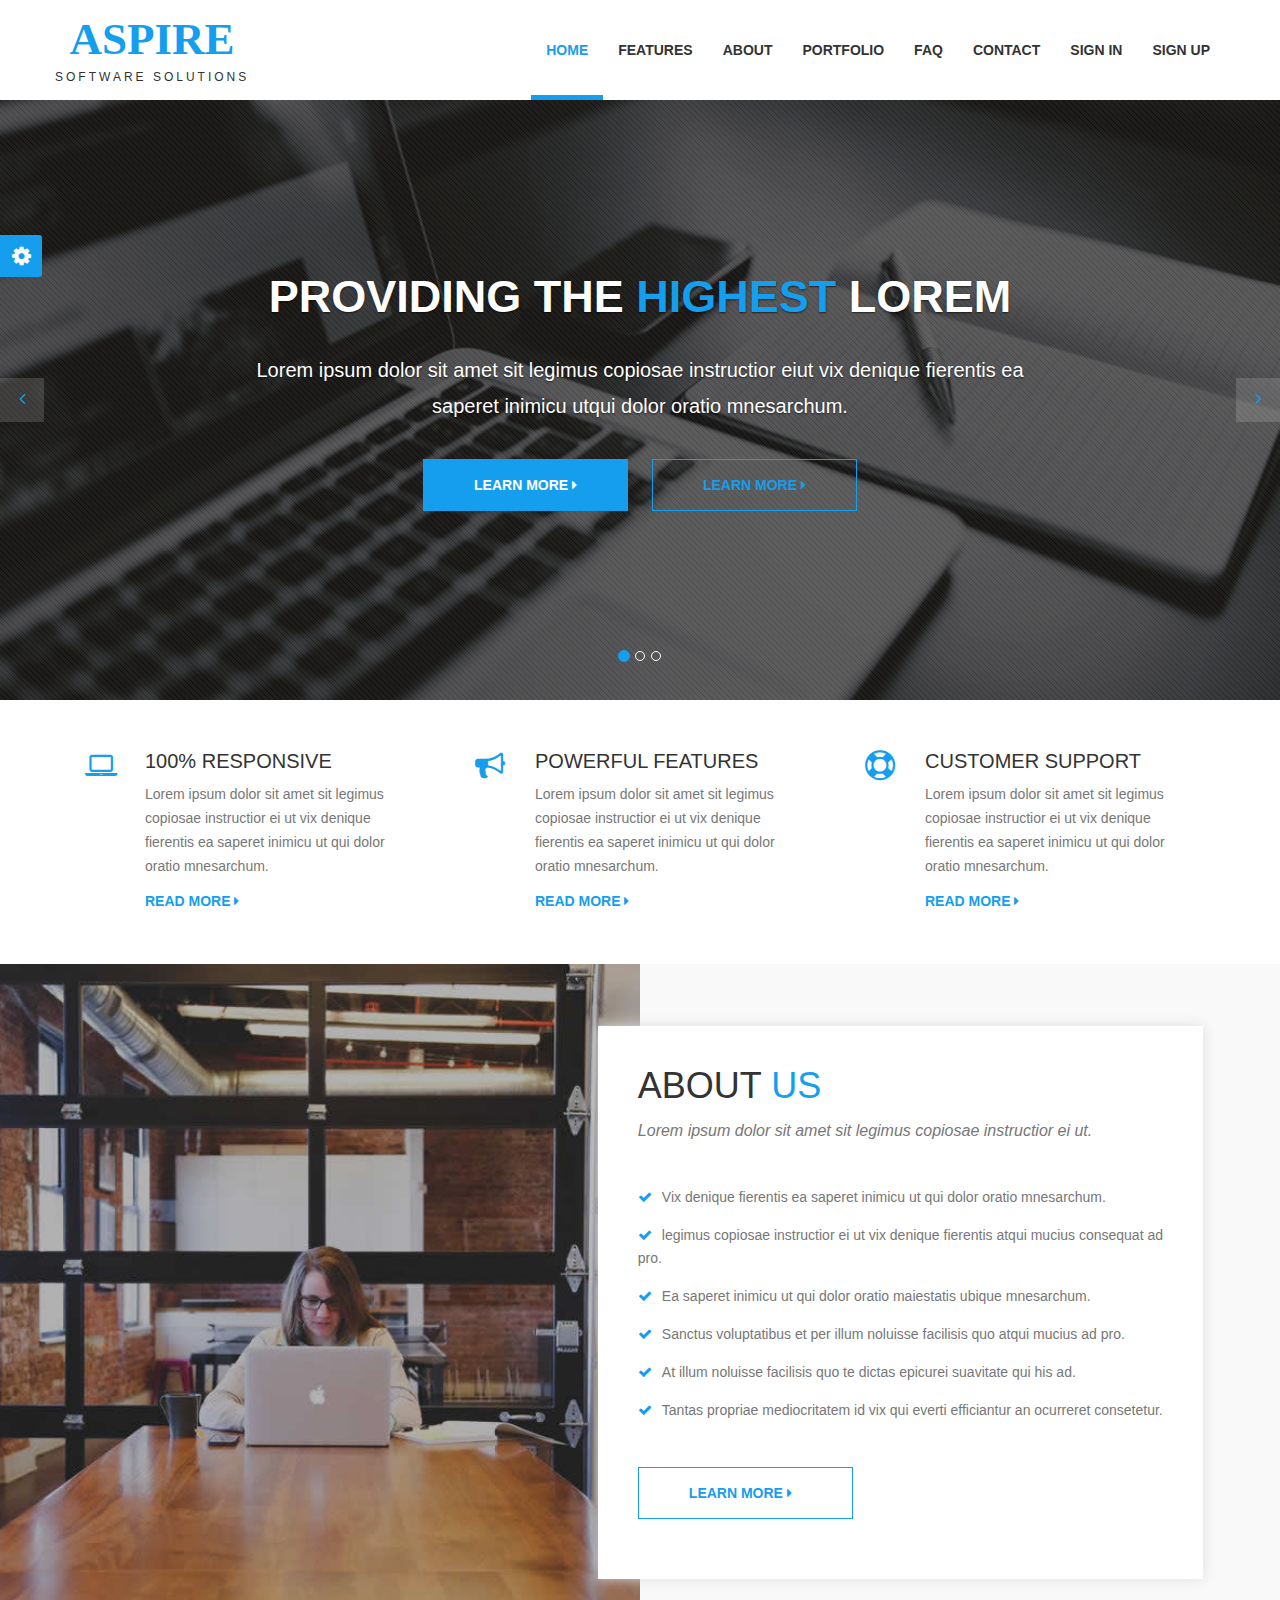
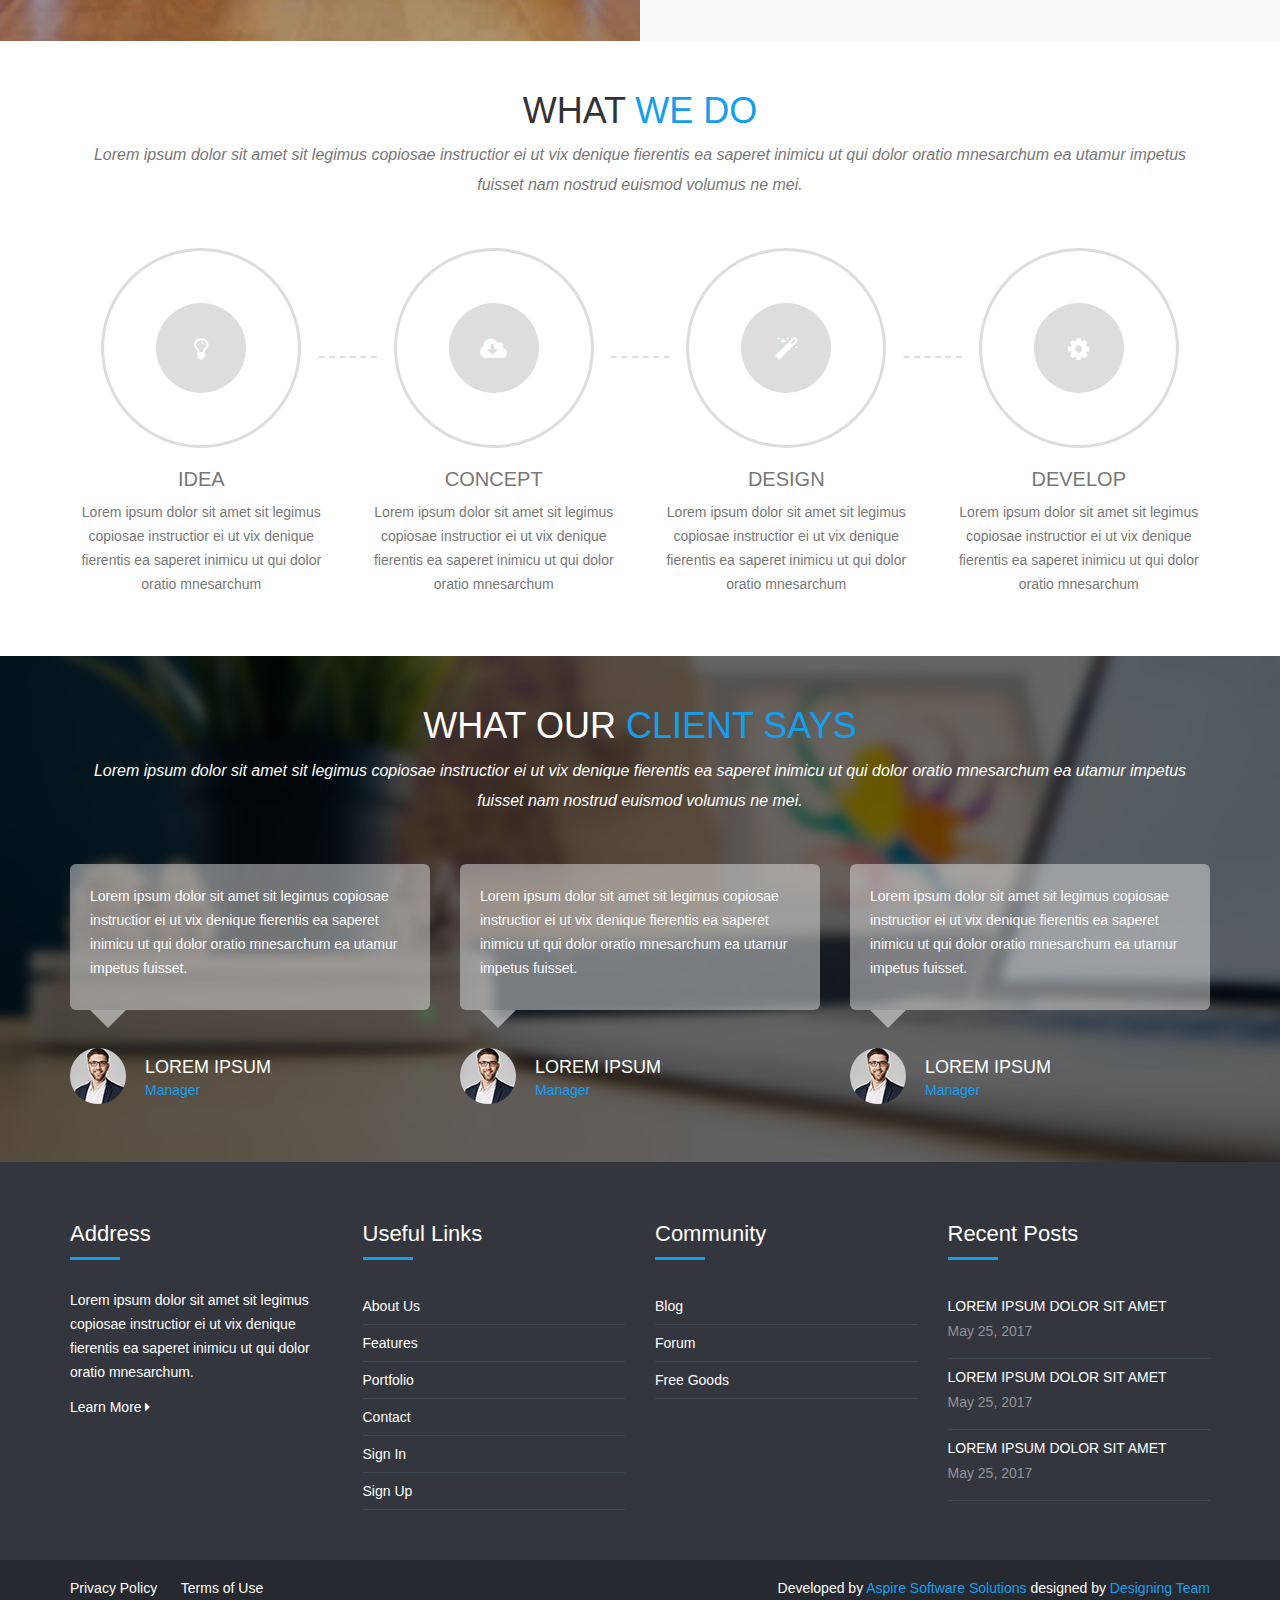
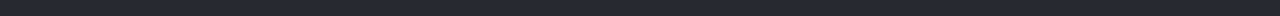
==== index.html @ e1aa2990 "Implementacion de la nueva pag" ====
<!DOCTYPE html>
<html>

<head>
    <meta charset="utf-8">
    <meta http-equiv="X-UA-Compatible" content="IE=edge">
    <title>Inicio</title>
    <meta content="width=device-width, initial-scale=1, maximum-scale=1, user-scalable=no" name="viewport">
    <link rel="stylesheet" href="https://cdnjs.cloudflare.com/ajax/libs/font-awesome/4.5.0/css/font-awesome.min.css">
    <link rel="stylesheet" href="scss/main.css">
    <link rel="stylesheet" href="scss/skin.css">

    <script src="https://ajax.googleapis.com/ajax/libs/jquery/3.2.1/jquery.min.js"></script>
    <script src="http://netdna.bootstrapcdn.com/bootstrap/3.3.1/js/bootstrap.min.js"></script>
    <script src="./script/index.js"></script>
</head>

<body id="wrapper">
    <header>
        <nav class="navbar navbar-inverse">
            <div class="container">
                <div class="row">
                    <div class="navbar-header">
                        <button type="button" class="navbar-toggle collapsed" data-toggle="collapse" data-target="#navbar" aria-expanded="false" aria-controls="navbar">
				<span class="sr-only">Toggle navigation</span>
				<span class="icon-bar"></span>
				<span class="icon-bar"></span>
				<span class="icon-bar"></span>
			  </button>
                        <a class="navbar-brand" href="#">
                            <h1>Aspire</h1><span>Software Solutions</span></a>
                    </div>
                    <div id="navbar" class="collapse navbar-collapse navbar-right">
                        <ul class="nav navbar-nav">
                            <li class="active"><a href="#">Home</a></li>
                            <li><a href="features.html">Features</a></li>
                            <li><a href="about.html">About</a></li>
                            <li><a href="portfolio.html">Portfolio</a></li>
                            <li><a href="faq.html">FAQ</a></li>
                            <li><a href="contact.html">Contact</a></li>
                            <li><a href="login.html">Sign In</a></li>
                            <li><a href="registration.html">Sign Up</a></li>
                        </ul>
                    </div>
                    <!--/.nav-collapse -->
                </div>
            </div>
        </nav>
    </header>
    <!--/.nav-ends -->

    <div id="myCarousel" class="carousel slide">
        <!-- Indicators -->
        <ol class="carousel-indicators">
            <li data-target="#myCarousel" data-slide-to="0" class="active"></li>
            <li data-target="#myCarousel" data-slide-to="1"></li>
            <li data-target="#myCarousel" data-slide-to="2"></li>
        </ol>

        <!-- Wrapper for slides -->
        <div class="carousel-inner">
            <div class="item active">
                <div class="fill" style="background-image:url('img/banner-slide-1.jpg');"></div>
                <div class="carousel-caption slide-up">
                    <h1 class="banner_heading">Providing The <span>Highest </span>Lorem</h1>
                    <p class="banner_txt">Lorem ipsum dolor sit amet sit legimus copiosae instructior eiut vix denique fierentis ea saperet inimicu utqui dolor oratio mnesarchum.</p>
                    <div class="slider_btn">
                        <button type="button" class="btn btn-default slide">Learn More <i class="fa fa-caret-right"></i></button>
                        <button type="button" class="btn btn-primary slide">Learn More <i class="fa fa-caret-right"></i></button>
                    </div>
                </div>
            </div>

            <div class="item">
                <div class="fill" style="background-image:url('img/banner-slide-2.jpg');"></div>
                <div class="carousel-caption slide-up">
                    <h1 class="banner_heading">Providing The <span>Highest </span>Lorem</h1>
                    <p class="banner_txt">Lorem ipsum dolor sit amet sit legimus copiosae instructior eiut vix denique fierentis ea saperet inimicu utqui dolor oratio mnesarchum.</p>
                    <div class="slider_btn">
                        <button type="button" class="btn btn-default slide">Learn More <i class="fa fa-caret-right"></i></button>
                        <button type="button" class="btn btn-primary slide">Learn More <i class="fa fa-caret-right"></i></button>
                    </div>
                </div>
            </div>

            <div class="item">
                <div class="fill" style="background-image:url('img/banner-slide-3.jpg');"></div>
                <div class="carousel-caption slide-up">
                    <h1 class="banner_heading">Providing The <span>Highest </span>Lorem</h1>
                    <p class="banner_txt">Lorem ipsum dolor sit amet sit legimus copiosae instructior eiut vix denique fierentis ea saperet inimicu utqui dolor oratio mnesarchum.</p>
                    <div class="slider_btn">
                        <button type="button" class="btn btn-default slide">Learn More <i class="fa fa-caret-right"></i></button>
                        <button type="button" class="btn btn-primary slide">Learn More <i class="fa fa-caret-right"></i></button>
                    </div>
                </div>
            </div>
        </div>

        <!-- Left and right controls -->

        <a class="left carousel-control" href="#myCarousel" role="button" data-slide="prev"> <i class="fa fa-angle-left" aria-hidden="true"></i>
            <span class="sr-only">Previous</span>
        </a>
        <a class="right carousel-control" href="#myCarousel" role="button" data-slide="next"> <i class="fa fa-angle-right" aria-hidden="true"></i>
            <span class="sr-only">Next</span>
        </a>

    </div>

    <section id="features">
        <div class="container">
            <div class="row">
                <div class="col-md-4 col-xs-12 block">
                    <div class="col-md-2 col-xs-2"><i class="fa fa-laptop feature_icon"></i></div>
                    <div class="col-md-10 col-xs-10">
                        <h4>100% Responsive</h4>
                        <p>Lorem ipsum dolor sit amet sit legimus copiosae instructior ei ut vix denique fierentis ea saperet inimicu ut qui dolor oratio mnesarchum.</p>
                        <a href="#" class="readmore">Read More <i class="fa fa-caret-right"></i></a>
                    </div>
                </div>
                <div class="col-md-4 col-xs-12 block">
                    <div class="col-md-2 col-xs-2"><i class="fa fa-bullhorn feature_icon"></i></div>
                    <div class="col-md-10 col-xs-10">
                        <h4>Powerful Features</h4>
                        <p>Lorem ipsum dolor sit amet sit legimus copiosae instructior ei ut vix denique fierentis ea saperet inimicu ut qui dolor oratio mnesarchum.</p>
                        <a href="#" class="readmore">Read More <i class="fa fa-caret-right"></i></a>
                    </div>
                </div>
                <div class="col-md-4 col-xs-12 block">
                    <div class="col-md-2 col-xs-2"><i class="fa fa-support feature_icon"></i></div>
                    <div class="col-md-10 col-xs-10">
                        <h4>Customer Support</h4>
                        <p>Lorem ipsum dolor sit amet sit legimus copiosae instructior ei ut vix denique fierentis ea saperet inimicu ut qui dolor oratio mnesarchum.</p>
                        <a href="#" class="readmore">Read More <i class="fa fa-caret-right"></i></a>
                    </div>
                </div>
            </div>
        </div>
    </section>


    <section id="about">
        <div class="image-holder col-lg-6 col-md-6 col-sm-6 col-xs-12 pull-left">
            <div class="background-imgholder">
                <img src="img/1.jpg" alt="about" class="img-responsive" style="display:none;" />
            </div>
        </div>

        <div class="container-fluid">

            <div class="col-md-7 col-md-offset-5 col-sm-8 col-sm-offset-2 col-xs-12 text-inner ">
                <div class="text-block">
                    <div class="section-heading">
                        <h1>ABOUT <span>US</span></h1>
                        <p class="subheading">Lorem ipsum dolor sit amet sit legimus copiosae instructior ei ut.</p>
                    </div>

                    <ul class="aboutul">
                        <li> <i class="fa fa-check"></i>Vix denique fierentis ea saperet inimicu ut qui dolor oratio mnesarchum.</li>
                        <li> <i class="fa fa-check"></i>legimus copiosae instructior ei ut vix denique fierentis atqui mucius consequat ad pro.</li>
                        <li> <i class="fa fa-check"></i>Ea saperet inimicu ut qui dolor oratio maiestatis ubique mnesarchum.</li>
                        <li> <i class="fa fa-check"></i>Sanctus voluptatibus et per illum noluisse facilisis quo atqui mucius ad pro.</li>
                        <li> <i class="fa fa-check"></i>At illum noluisse facilisis quo te dictas epicurei suavitate qui his ad.</li>
                        <li> <i class="fa fa-check"></i>Tantas propriae mediocritatem id vix qui everti efficiantur an ocurreret consetetur.</li>
                    </ul>

                    <button type="button" class="btn btn-primary slide">Learn More  <i class="fa fa-caret-right"></i> </button>


                </div>
            </div>
        </div>
    </section>


    <section id="process">
        <div class="container">
            <div class="section-heading text-center">
                <div class="col-md-12 col-xs-12">
                    <h1>What <span>We Do</span></h1>
                    <p class="subheading">Lorem ipsum dolor sit amet sit legimus copiosae instructior ei ut vix denique fierentis ea saperet inimicu ut qui dolor oratio mnesarchum ea utamur impetus fuisset nam nostrud euismod volumus ne mei.</p>
                </div>
            </div>

            <div class="row">
                <div class="col-md-3 col-sm-6 block process-block">
                    <div class="process-icon-holder">
                        <div class="process-border">
                            <span class="process-icon"><a href="#"><i class="fa fa-lightbulb-o feature_icon"></i></a></span></div>
                        <div class="clearfix"></div>
                    </div>

                    <div class="process-text-block">
                        <h4><a href="#">Idea</a></h4>
                        <p>Lorem ipsum dolor sit amet sit legimus copiosae instructior ei ut vix denique fierentis ea saperet inimicu ut qui dolor oratio mnesarchum</p>
                    </div>
                </div>
                <div class="col-md-3 col-sm-6 block process-block">
                    <div class="process-icon-holder">
                        <div class="process-border">
                            <span class="process-icon"><a href="#"><i class="fa fa-cloud-download feature_icon"></i></a></span></div>
                        <div class="clearfix"></div>
                    </div>

                    <div class="process-text-block">
                        <h4><a href="#">Concept</a></h4>
                        <p>Lorem ipsum dolor sit amet sit legimus copiosae instructior ei ut vix denique fierentis ea saperet inimicu ut qui dolor oratio mnesarchum</p>
                    </div>
                </div>
                <div class="col-md-3 col-sm-6 block process-block">
                    <div class="process-icon-holder">
                        <div class="process-border">
                            <span class="process-icon"><a href="#"><i class="fa fa-magic feature_icon"></i></a></span></div>
                        <div class="clearfix"></div>
                    </div>

                    <div class="process-text-block">
                        <h4><a href="#">Design</a></h4>
                        <p>Lorem ipsum dolor sit amet sit legimus copiosae instructior ei ut vix denique fierentis ea saperet inimicu ut qui dolor oratio mnesarchum</p>
                    </div>
                </div>
                <div class="col-md-3 col-sm-6 block process-block lastchild">
                    <div class="process-icon-holder">
                        <div class="process-border">
                            <span class="process-icon"><a href="#"><i class="fa fa-cog feature_icon"></i></a></span></div>
                        <div class="clearfix"></div>
                    </div>

                    <div class="process-text-block">
                        <h4><a href="#">Develop</a></h4>
                        <p>Lorem ipsum dolor sit amet sit legimus copiosae instructior ei ut vix denique fierentis ea saperet inimicu ut qui dolor oratio mnesarchum</p>
                    </div>
                </div>
            </div>

        </div>
    </section>


    <section id="testimonial">
        <div class="container">
            <div class="section-heading text-center">
                <div class="col-md-12 col-xs-12">
                    <h1>What Our <span>Client Says</span></h1>
                    <p class="subheading">Lorem ipsum dolor sit amet sit legimus copiosae instructior ei ut vix denique fierentis ea saperet inimicu ut qui dolor oratio mnesarchum ea utamur impetus fuisset nam nostrud euismod volumus ne mei.</p>
                </div>
            </div>

            <div class="row">
                <div class="col-md-4 col-sm-12 block ">
                    <div class="testimonial_box">
                        <p>Lorem ipsum dolor sit amet sit legimus copiosae instructior ei ut vix denique fierentis ea saperet inimicu ut qui dolor oratio mnesarchum ea utamur impetus fuisset. </p>
                    </div>
                    <div class="arrow-down"></div>
                    <div class="testimonial_user">
                        <div class="user-image"><img src="img/user1.png" alt="user" class="img-responsive" /></div>
                        <div class="user-info">
                            <h5>Lorem Ipsum</h5>
                            <p>Manager</p>
                        </div>
                    </div>
                </div>


                <div class="col-md-4 col-sm-12 block">
                    <div class="testimonial_box">
                        <p>Lorem ipsum dolor sit amet sit legimus copiosae instructior ei ut vix denique fierentis ea saperet inimicu ut qui dolor oratio mnesarchum ea utamur impetus fuisset. </p>
                    </div>
                    <div class="arrow-down"></div>
                    <div class="testimonial_user">
                        <div class="user-image"><img src="img/user1.png" alt="user" class="img-responsive" /></div>
                        <div class="user-info">
                            <h5>Lorem Ipsum</h5>
                            <p>Manager</p>
                        </div>
                    </div>
                </div>

                <div class="col-md-4 col-sm-12 block">
                    <div class="testimonial_box">
                        <p>Lorem ipsum dolor sit amet sit legimus copiosae instructior ei ut vix denique fierentis ea saperet inimicu ut qui dolor oratio mnesarchum ea utamur impetus fuisset. </p>
                    </div>
                    <div class="arrow-down"></div>
                    <div class="testimonial_user">
                        <div class="user-image"><img src="img/user1.png" alt="user" class="img-responsive" /></div>
                        <div class="user-info">
                            <h5>Lorem Ipsum</h5>
                            <p>Manager</p>
                        </div>
                    </div>
                </div>


            </div>
        </div>

    </section>





    <section id="footer">
        <div class="container">
            <div class="row">
                <div class="col-md-3 col-sm-3 col-xs-12 block">
                    <div class="footer-block">
                        <h4>Address</h4>
                        <hr/>
                        <p>Lorem ipsum dolor sit amet sit legimus copiosae instructior ei ut vix denique fierentis ea saperet inimicu ut qui dolor oratio mnesarchum.
                        </p>
                        <a href="#" class="learnmore">Learn More <i class="fa fa-caret-right"></i></a>
                    </div>
                </div>

                <div class="col-md-3 col-sm-3 col-xs-12 block">
                    <div class="footer-block">
                        <h4>Useful Links</h4>
                        <hr/>
                        <ul class="footer-links">
                            <li><a href="#">About Us</a></li>
                            <li><a href="#">Features</a></li>
                            <li><a href="#">Portfolio</a></li>
                            <li><a href="#">Contact</a></li>
                            <li><a href="#">Sign In</a></li>
                            <li><a href="#">Sign Up</a></li>
                        </ul>
                    </div>
                </div>

                <div class="col-md-3 col-sm-3 col-xs-12 block">
                    <div class="footer-block">
                        <h4>Community</h4>
                        <hr/>
                        <ul class="footer-links">
                            <li><a href="#">Blog</a></li>
                            <li><a href="#">Forum</a></li>
                            <li><a href="#">Free Goods</a></li>
                        </ul>
                    </div>
                </div>

                <div class="col-md-3 col-sm-3 col-xs-12 <block></block>">
                    <div class="footer-block">
                        <h4>Recent Posts</h4>
                        <hr/>
                        <ul class="footer-links">
                            <li>
                                <a href="#" class="post">Lorem ipsum dolor sit amet</a>
                                <p class="post-date">May 25, 2017</p>
                            </li>
                            <li>
                                <a href="#" class="post">Lorem ipsum dolor sit amet</a>
                                <p class="post-date">May 25, 2017</p>
                            </li>
                            <li>
                                <a href="#" class="post">Lorem ipsum dolor sit amet</a>
                                <p class="post-date">May 25, 2017</p>
                            </li>

                        </ul>
                    </div>
                </div>
            </div>
        </div>


    </section>

    <section id="bottom-footer">
        <div class="container">
            <div class="row">
                <div class="col-md-6 col-sm-6 col-xs-12 btm-footer-links">
                    <a href="#">Privacy Policy</a>
                    <a href="#">Terms of Use</a>
                </div>
                <div class="col-md-6 col-sm-6 col-xs-12 copyright">
                    Developed by <a href="#">Aspire Software Solutions</a> designed by <a href="#">Designing Team</a>
                </div>
            </div>
        </div>
    </section>

    <div id="panel">
        <div id="panel-admin">
            <div class="panel-admin-box">
                <div id="tootlbar_colors">
                    <button class="color" style="background-color:#1abac8;" onclick="mytheme(0)"></button>
                    <button class="color" style="background-color:#ff8a00;" onclick="mytheme(1)"> </button>
                    <button class="color" style="background-color:#b4de50;" onclick="mytheme(2)"> </button>
                    <button class="color" style="background-color:#e54e53;" onclick="mytheme(3)"> </button>
                    <button class="color" style="background-color:#1abc9c;" onclick="mytheme(4)"> </button>
                    <button class="color" style="background-color:#159eee;" onclick="mytheme(5)"> </button>
                </div>
            </div>

        </div>
        <a class="open" href="#"><span><i class="fa fa-gear fa-spin"></i></span></a>
    </div>

</html>
---- scss/skin.css ----
/******************* CYAN THEME *******************/
body.cyan span {
	color: #1abac8;
}
body.cyan .btn-primary {
	padding: 15px 50px;
	border-radius: 0px;
	font-weight: bold;
	text-transform: uppercase;
	color: #1abac8;
	background-color: #fff;
	border-color: #1abac8;
	background: none;
}
body.cyan .btn-primary:focus, body.cyan .btn-primary.focus {
	color: #1abac8;
	background-color: #e6e6e6;
	border-color: #0b5157;
}
body.cyan .btn-primary:hover {
	color: #1abac8;
	background-color: #e6e6e6;
	border-color: #138892;
}
body.cyan .btn-primary:active, body.cyan .btn-primary.active, .open > body.cyan .btn-primary.dropdown-toggle {
	color: #1abac8;
	background-color: #e6e6e6;
	border-color: #138892;
}
body.cyan .btn-primary:active:hover, body.cyan .btn-primary:active:focus, body.cyan .btn-primary:active.focus, body.cyan .btn-primary.active:hover, body.cyan .btn-primary.active:focus, body.cyan .btn-primary.active.focus, .open > body.cyan .btn-primary.dropdown-toggle:hover, .open > body.cyan .btn-primary.dropdown-toggle:focus, .open > body.cyan .btn-primary.dropdown-toggle.focus {
	color: #1abac8;
	background-color: #d4d4d4;
	border-color: #0b5157;
}
body.cyan .btn-primary:active, body.cyan .btn-primary.active, .open > body.cyan .btn-primary.dropdown-toggle {
	background-image: none;
}
body.cyan .btn-primary.disabled:hover, body.cyan .btn-primary.disabled:focus, body.cyan .btn-primary.disabled.focus, body.cyan .btn-primary[disabled]:hover, body.cyan .btn-primary[disabled]:focus, body.cyan .btn-primary[disabled].focus, fieldset[disabled] body.cyan .btn-primary:hover, fieldset[disabled] body.cyan .btn-primary:focus, fieldset[disabled] body.cyan .btn-primary.focus {
	background-color: #fff;
	border-color: #1abac8;
}
body.cyan .btn-primary .badge {
	color: #fff;
	background-color: #1abac8;
}
body.cyan .btn-primary:hover, body.cyan .btn-primary:focus, body.cyan .btn-primary:active {
	color: #fff;
	background-color: #1abac8;
	border-color: #1abac8;
	transition: 0.25s;
}
body.cyan .btn-primary:hover:focus, body.cyan .btn-primary:hover.focus, body.cyan .btn-primary:focus:focus, body.cyan .btn-primary:focus.focus, body.cyan .btn-primary:active:focus, body.cyan .btn-primary:active.focus {
	color: #fff;
	background-color: #14909b;
	border-color: #0b5157;
}
body.cyan .btn-primary:hover:hover, body.cyan .btn-primary:focus:hover, body.cyan .btn-primary:active:hover {
	color: #fff;
	background-color: #14909b;
	border-color: #138892;
}
body.cyan .btn-primary:hover:active, body.cyan .btn-primary:hover.active, .open > body.cyan .btn-primary:hover.dropdown-toggle, body.cyan .btn-primary:focus:active, body.cyan .btn-primary:focus.active, .open > body.cyan .btn-primary:focus.dropdown-toggle, body.cyan .btn-primary:active:active, body.cyan .btn-primary:active.active, .open > body.cyan .btn-primary:active.dropdown-toggle {
	color: #fff;
	background-color: #14909b;
	border-color: #138892;
}
body.cyan .btn-primary:hover:active:hover, body.cyan .btn-primary:hover:active:focus, body.cyan .btn-primary:hover:active.focus, body.cyan .btn-primary:hover.active:hover, body.cyan .btn-primary:hover.active:focus, body.cyan .btn-primary:hover.active.focus, .open > body.cyan .btn-primary:hover.dropdown-toggle:hover, .open > body.cyan .btn-primary:hover.dropdown-toggle:focus, .open > body.cyan .btn-primary:hover.dropdown-toggle.focus, body.cyan .btn-primary:focus:active:hover, body.cyan .btn-primary:focus:active:focus, body.cyan .btn-primary:focus:active.focus, body.cyan .btn-primary:focus.active:hover, body.cyan .btn-primary:focus.active:focus, body.cyan .btn-primary:focus.active.focus, .open > body.cyan .btn-primary:focus.dropdown-toggle:hover, .open > body.cyan .btn-primary:focus.dropdown-toggle:focus, .open > body.cyan .btn-primary:focus.dropdown-toggle.focus, body.cyan .btn-primary:active:active:hover, body.cyan .btn-primary:active:active:focus, body.cyan .btn-primary:active:active.focus, body.cyan .btn-primary:active.active:hover, body.cyan .btn-primary:active.active:focus, body.cyan .btn-primary:active.active.focus, .open > body.cyan .btn-primary:active.dropdown-toggle:hover, .open > body.cyan .btn-primary:active.dropdown-toggle:focus, .open > body.cyan .btn-primary:active.dropdown-toggle.focus {
	color: #fff;
	background-color: #10737b;
	border-color: #0b5157;
}
body.cyan .btn-primary:hover:active, body.cyan .btn-primary:hover.active, .open > body.cyan .btn-primary:hover.dropdown-toggle, body.cyan .btn-primary:focus:active, body.cyan .btn-primary:focus.active, .open > body.cyan .btn-primary:focus.dropdown-toggle, body.cyan .btn-primary:active:active, body.cyan .btn-primary:active.active, .open > body.cyan .btn-primary:active.dropdown-toggle {
	background-image: none;
}
body.cyan .btn-primary:hover.disabled:hover, body.cyan .btn-primary:hover.disabled:focus, body.cyan .btn-primary:hover.disabled.focus, body.cyan .btn-primary:hover[disabled]:hover, body.cyan .btn-primary:hover[disabled]:focus, body.cyan .btn-primary:hover[disabled].focus, fieldset[disabled] body.cyan .btn-primary:hover:hover, fieldset[disabled] body.cyan .btn-primary:hover:focus, fieldset[disabled] body.cyan .btn-primary:hover.focus, body.cyan .btn-primary:focus.disabled:hover, body.cyan .btn-primary:focus.disabled:focus, body.cyan .btn-primary:focus.disabled.focus, body.cyan .btn-primary:focus[disabled]:hover, body.cyan .btn-primary:focus[disabled]:focus, body.cyan .btn-primary:focus[disabled].focus, fieldset[disabled] body.cyan .btn-primary:focus:hover, fieldset[disabled] body.cyan .btn-primary:focus:focus, fieldset[disabled] body.cyan .btn-primary:focus.focus, body.cyan .btn-primary:active.disabled:hover, body.cyan .btn-primary:active.disabled:focus, body.cyan .btn-primary:active.disabled.focus, body.cyan .btn-primary:active[disabled]:hover, body.cyan .btn-primary:active[disabled]:focus, body.cyan .btn-primary:active[disabled].focus, fieldset[disabled] body.cyan .btn-primary:active:hover, fieldset[disabled] body.cyan .btn-primary:active:focus, fieldset[disabled] body.cyan .btn-primary:active.focus {
	background-color: #1abac8;
	border-color: #1abac8;
}
body.cyan .btn-primary:hover .badge, body.cyan .btn-primary:focus .badge, body.cyan .btn-primary:active .badge {
	color: #1abac8;
	background-color: #fff;
}
body.cyan .btn-primary:hover:hover, body.cyan .btn-primary:hover:focus, body.cyan .btn-primary:hover.focus, body.cyan .btn-primary:focus:hover, body.cyan .btn-primary:focus:focus, body.cyan .btn-primary:focus.focus, body.cyan .btn-primary:active:hover, body.cyan .btn-primary:active:focus, body.cyan .btn-primary:active.focus {
	color: #fff;
	text-decoration: none;
}
body.cyan .btn-primary:hover i, body.cyan .btn-primary:focus i, body.cyan .btn-primary:active i {
	color: #fff;
}
body.cyan .btn-default {
	padding: 15px 50px;
	border-radius: 0px;
	font-weight: bold;
	text-transform: uppercase;
	color: #fff;
	background-color: #1abac8;
	border-color: #1abac8;
}
body.cyan .btn-default:focus, body.cyan .btn-default.focus {
	color: #fff;
	background-color: #14909b;
	border-color: #0b5157;
}
body.cyan .btn-default:hover {
	color: #fff;
	background-color: #14909b;
	border-color: #138892;
}
body.cyan .btn-default:active, body.cyan .btn-default.active, .open > body.cyan .btn-default.dropdown-toggle {
	color: #fff;
	background-color: #14909b;
	border-color: #138892;
}
body.cyan .btn-default:active:hover, body.cyan .btn-default:active:focus, body.cyan .btn-default:active.focus, body.cyan .btn-default.active:hover, body.cyan .btn-default.active:focus, body.cyan .btn-default.active.focus, .open > body.cyan .btn-default.dropdown-toggle:hover, .open > body.cyan .btn-default.dropdown-toggle:focus, .open > body.cyan .btn-default.dropdown-toggle.focus {
	color: #fff;
	background-color: #10737b;
	border-color: #0b5157;
}
body.cyan .btn-default:active, body.cyan .btn-default.active, .open > body.cyan .btn-default.dropdown-toggle {
	background-image: none;
}
body.cyan .btn-default.disabled:hover, body.cyan .btn-default.disabled:focus, body.cyan .btn-default.disabled.focus, body.cyan .btn-default[disabled]:hover, body.cyan .btn-default[disabled]:focus, body.cyan .btn-default[disabled].focus, fieldset[disabled] body.cyan .btn-default:hover, fieldset[disabled] body.cyan .btn-default:focus, fieldset[disabled] body.cyan .btn-default.focus {
	background-color: #1abac8;
	border-color: #1abac8;
}
body.cyan .btn-default .badge {
	color: #1abac8;
	background-color: #fff;
}
body.cyan .btn-default i {
	color: #fff;
}
body.cyan .btn-default:hover {
	color: #fff;
	background-color: #1abac8;
	border-color: #1abac8;
	transition: 0.25s;
}
body.cyan .btn-default:hover:focus, body.cyan .btn-default:hover.focus {
	color: #fff;
	background-color: #14909b;
	border-color: #0b5157;
}
body.cyan .btn-default:hover:hover {
	color: #fff;
	background-color: #14909b;
	border-color: #138892;
}
body.cyan .btn-default:hover:active, body.cyan .btn-default:hover.active, .open > body.cyan .btn-default:hover.dropdown-toggle {
	color: #fff;
	background-color: #14909b;
	border-color: #138892;
}
body.cyan .btn-default:hover:active:hover, body.cyan .btn-default:hover:active:focus, body.cyan .btn-default:hover:active.focus, body.cyan .btn-default:hover.active:hover, body.cyan .btn-default:hover.active:focus, body.cyan .btn-default:hover.active.focus, .open > body.cyan .btn-default:hover.dropdown-toggle:hover, .open > body.cyan .btn-default:hover.dropdown-toggle:focus, .open > body.cyan .btn-default:hover.dropdown-toggle.focus {
	color: #fff;
	background-color: #10737b;
	border-color: #0b5157;
}
body.cyan .btn-default:hover:active, body.cyan .btn-default:hover.active, .open > body.cyan .btn-default:hover.dropdown-toggle {
	background-image: none;
}
body.cyan .btn-default:hover.disabled:hover, body.cyan .btn-default:hover.disabled:focus, body.cyan .btn-default:hover.disabled.focus, body.cyan .btn-default:hover[disabled]:hover, body.cyan .btn-default:hover[disabled]:focus, body.cyan .btn-default:hover[disabled].focus, fieldset[disabled] body.cyan .btn-default:hover:hover, fieldset[disabled] body.cyan .btn-default:hover:focus, fieldset[disabled] body.cyan .btn-default:hover.focus {
	background-color: #1abac8;
	border-color: #1abac8;
}
body.cyan .btn-default:hover .badge {
	color: #1abac8;
	background-color: #fff;
}
body.cyan .btn-default:hover:hover, body.cyan .btn-default:hover:focus, body.cyan .btn-default:hover.focus {
	color: #777777;
	text-decoration: none;
}
body.cyan .btn-default:hover i {
	color: #777777;
}
body.cyan .fillbtn:hover, body.cyan .fillbtn:focus {
	box-shadow: inset 0 0 0 2em #1abac8;
}
body.cyan .slide:hover, body.cyan .slide:focus {
	box-shadow: inset 15.5em 0 0 0 #1abac8;
}
body.cyan .btn-primary:focus, body.cyan .btn-primary.focus {
	color: #fff;
	background-color: #1abac8;
	border-color: #1abac8;
}
body.cyan #top-header ul.contact_links a:hover {
	color: #1abac8;
}
body.cyan #top-header ul.social_links i:hover {
	color: #1abac8;
}
body.cyan .navbar-brand h1 {
	color: #1abac8 !important;
}
body.cyan .navbar-brand span {
	color: #333333 !important;
}
body.cyan .navbar-inverse .navbar-toggle:hover, body.cyan .navbar-inverse .navbar-toggle:focus {
	background-color: #fff;
}
body.cyan .navbar-inverse .navbar-toggle {
	border-color: #1abac8;
}
body.cyan .navbar-inverse .navbar-toggle .icon-bar {
	background-color: #1abac8;
}
body.cyan i {
	color: #1abac8;
}
body.cyan .btn-default:hover {
	color: #fff;
	background-color: #1abac8;
	border-color: #1abac8;
}
body.cyan .btn-default:hover:focus, body.cyan .btn-default:hover.focus {
	color: #fff;
	background-color: #14909b;
	border-color: #0b5157;
}
body.cyan .btn-default:hover:hover {
	color: #fff;
	background-color: #14909b;
	border-color: #138892;
}
body.cyan .btn-default:hover:active, body.cyan .btn-default:hover.active, .open > body.cyan .btn-default:hover.dropdown-toggle {
	color: #fff;
	background-color: #14909b;
	border-color: #138892;
}
body.cyan .btn-default:hover:active:hover, body.cyan .btn-default:hover:active:focus, body.cyan .btn-default:hover:active.focus, body.cyan .btn-default:hover.active:hover, body.cyan .btn-default:hover.active:focus, body.cyan .btn-default:hover.active.focus, .open > body.cyan .btn-default:hover.dropdown-toggle:hover, .open > body.cyan .btn-default:hover.dropdown-toggle:focus, .open > body.cyan .btn-default:hover.dropdown-toggle.focus {
	color: #fff;
	background-color: #10737b;
	border-color: #0b5157;
}
body.cyan .btn-default:hover:active, body.cyan .btn-default:hover.active, .open > body.cyan .btn-default:hover.dropdown-toggle {
	background-image: none;
}
body.cyan .btn-default:hover.disabled:hover, body.cyan .btn-default:hover.disabled:focus, body.cyan .btn-default:hover.disabled.focus, body.cyan .btn-default:hover[disabled]:hover, body.cyan .btn-default:hover[disabled]:focus, body.cyan .btn-default:hover[disabled].focus, fieldset[disabled] body.cyan .btn-default:hover:hover, fieldset[disabled] body.cyan .btn-default:hover:focus, fieldset[disabled] body.cyan .btn-default:hover.focus {
	background-color: #1abac8;
	border-color: #1abac8;
}
body.cyan .btn-default:hover .badge {
	color: #1abac8;
	background-color: #fff;
}
body.cyan .btn-default:hover:hover, body.cyan .btn-default:hover:focus, body.cyan .btn-default:hover.focus {
	color: #777777;
	background-color: #1abac8;
	text-decoration: none;
}
body.cyan .btn-primary:hover, body.cyan .btn-primary:focus, body.cyan .btn-primary:active {
	color: #fff;
	background-color: #1abac8;
	border-color: #1abac8;
}
body.cyan .btn-primary:hover:focus, body.cyan .btn-primary:hover.focus, body.cyan .btn-primary:focus:focus, body.cyan .btn-primary:focus.focus, body.cyan .btn-primary:active:focus, body.cyan .btn-primary:active.focus {
	color: #fff;
	background-color: #14909b;
	border-color: #0b5157;
}
body.cyan .btn-primary:hover:hover, body.cyan .btn-primary:focus:hover, body.cyan .btn-primary:active:hover {
	color: #fff;
	background-color: #14909b;
	border-color: #138892;
}
body.cyan .btn-primary:hover:active, body.cyan .btn-primary:hover.active, .open > body.cyan .btn-primary:hover.dropdown-toggle, body.cyan .btn-primary:focus:active, body.cyan .btn-primary:focus.active, .open > body.cyan .btn-primary:focus.dropdown-toggle, body.cyan .btn-primary:active:active, body.cyan .btn-primary:active.active, .open > body.cyan .btn-primary:active.dropdown-toggle {
	color: #fff;
	background-color: #14909b;
	border-color: #138892;
}
body.cyan .btn-primary:hover:active:hover, body.cyan .btn-primary:hover:active:focus, body.cyan .btn-primary:hover:active.focus, body.cyan .btn-primary:hover.active:hover, body.cyan .btn-primary:hover.active:focus, body.cyan .btn-primary:hover.active.focus, .open > body.cyan .btn-primary:hover.dropdown-toggle:hover, .open > body.cyan .btn-primary:hover.dropdown-toggle:focus, .open > body.cyan .btn-primary:hover.dropdown-toggle.focus, body.cyan .btn-primary:focus:active:hover, body.cyan .btn-primary:focus:active:focus, body.cyan .btn-primary:focus:active.focus, body.cyan .btn-primary:focus.active:hover, body.cyan .btn-primary:focus.active:focus, body.cyan .btn-primary:focus.active.focus, .open > body.cyan .btn-primary:focus.dropdown-toggle:hover, .open > body.cyan .btn-primary:focus.dropdown-toggle:focus, .open > body.cyan .btn-primary:focus.dropdown-toggle.focus, body.cyan .btn-primary:active:active:hover, body.cyan .btn-primary:active:active:focus, body.cyan .btn-primary:active:active.focus, body.cyan .btn-primary:active.active:hover, body.cyan .btn-primary:active.active:focus, body.cyan .btn-primary:active.active.focus, .open > body.cyan .btn-primary:active.dropdown-toggle:hover, .open > body.cyan .btn-primary:active.dropdown-toggle:focus, .open > body.cyan .btn-primary:active.dropdown-toggle.focus {
	color: #fff;
	background-color: #10737b;
	border-color: #0b5157;
}
body.cyan .btn-primary:hover:active, body.cyan .btn-primary:hover.active, .open > body.cyan .btn-primary:hover.dropdown-toggle, body.cyan .btn-primary:focus:active, body.cyan .btn-primary:focus.active, .open > body.cyan .btn-primary:focus.dropdown-toggle, body.cyan .btn-primary:active:active, body.cyan .btn-primary:active.active, .open > body.cyan .btn-primary:active.dropdown-toggle {
	background-image: none;
}
body.cyan .btn-primary:hover.disabled:hover, body.cyan .btn-primary:hover.disabled:focus, body.cyan .btn-primary:hover.disabled.focus, body.cyan .btn-primary:hover[disabled]:hover, body.cyan .btn-primary:hover[disabled]:focus, body.cyan .btn-primary:hover[disabled].focus, fieldset[disabled] body.cyan .btn-primary:hover:hover, fieldset[disabled] body.cyan .btn-primary:hover:focus, fieldset[disabled] body.cyan .btn-primary:hover.focus, body.cyan .btn-primary:focus.disabled:hover, body.cyan .btn-primary:focus.disabled:focus, body.cyan .btn-primary:focus.disabled.focus, body.cyan .btn-primary:focus[disabled]:hover, body.cyan .btn-primary:focus[disabled]:focus, body.cyan .btn-primary:focus[disabled].focus, fieldset[disabled] body.cyan .btn-primary:focus:hover, fieldset[disabled] body.cyan .btn-primary:focus:focus, fieldset[disabled] body.cyan .btn-primary:focus.focus, body.cyan .btn-primary:active.disabled:hover, body.cyan .btn-primary:active.disabled:focus, body.cyan .btn-primary:active.disabled.focus, body.cyan .btn-primary:active[disabled]:hover, body.cyan .btn-primary:active[disabled]:focus, body.cyan .btn-primary:active[disabled].focus, fieldset[disabled] body.cyan .btn-primary:active:hover, fieldset[disabled] body.cyan .btn-primary:active:focus, fieldset[disabled] body.cyan .btn-primary:active.focus {
	background-color: #1abac8;
	border-color: #1abac8;
}
body.cyan .btn-primary:hover .badge, body.cyan .btn-primary:focus .badge, body.cyan .btn-primary:active .badge {
	color: #1abac8;
	background-color: #fff;
}
body.cyan .btn-primary:hover:hover, body.cyan .btn-primary:hover:focus, body.cyan .btn-primary:hover.focus, body.cyan .btn-primary:focus:hover, body.cyan .btn-primary:focus:focus, body.cyan .btn-primary:focus.focus, body.cyan .btn-primary:active:hover, body.cyan .btn-primary:active:focus, body.cyan .btn-primary:active.focus {
	color: #fff;
	background-color: #1abac8;
	border-color: #1abac8;
	text-decoration: none;
}
body.cyan .section-heading span {
	color: #1abac8;
}
body.cyan .navbar-inverse .navbar-nav > li > a:hover, body.cyan .navbar-inverse .navbar-nav > li > a:focus {
	color: #1abac8;
	background-color: transparent;
	border-bottom-width: 5px;
	border-bottom-style: solid;
	border-bottom-color: #1abac8;
}
body.cyan .navbar-inverse .navbar-nav > .active > a, body.cyan .navbar-inverse .navbar-nav > .active > a:hover, body.cyan .navbar-inverse .navbar-nav > .active > a:focus {
	color: #1abac8;
	background-color: transparent;
	border-bottom-width: 5px;
	border-bottom-style: solid;
	border-bottom-color: #1abac8;
}
body.cyan #myCarousel .carousel-indicators .active {
	background-color: #1abac8;
	border-color: #1abac8;
}
body.cyan #features a.readmore {
	color: #1abac8;
	font-weight: bold;
	text-transform: uppercase;
}
body.cyan #process .process-block:hover .process-icon {
	background-color: #1abac8;
}
body.cyan #process .process-block:hover .process-icon-holder {
	border-color: #1abac8;
}
body.cyan #process .process-block:hover .process-border {
	border: 20px solid rgba(26, 186, 200, 0.2);
}
body.cyan #testimonial .user-info {
	display: inline-block;
}
body.cyan #testimonial .user-info p {
	color: #1abac8;
}
body.cyan #footer a:hover {
	color: #1abac8;
}
body.cyan #footer a:hover i {
	color: #1abac8;
}
body.cyan #footer .footer-block hr {
	background-color: #1abac8;
	width: 50px;
	height: 3px;
	border-top: 1px solid #34363e;
	margin-top: 0px;
	display: inline-block;
}
body.cyan #bottom-footer .copyright a {
	color: #1abac8;
}
body.cyan #bottom-footer .copyright a:hover {
	text-decoration: underline;
}
body.cyan #bottom-footer a:hover {
	color: #1abac8;
}
body.cyan #panel .open {
	background-color: #1abac8;
	display: block;
	width: 42px;
	border-radius: 0 3px 3px 0;
	height: 42px;
	float: right;
	font-size: 22px;
	top: 60px;
	right: -42px;
	z-index: 1000;
	position: absolute;
}
body.cyan #skills .progress.color .progress-bar {
	border-color: #1abac8;
}
body.cyan #skills .progress.color .progress-value {
	color: #fff;
	background-color: #1abac8;
}
body.cyan #skills .progress.progress-bar-1 .progress-left .progress-bar {
	animation: loading-2 1.5s linear forwards 1.8s;
}
body.cyan #skills .progress.progress-bar-2 .progress-left .progress-bar {
	animation: loading-3 1s linear forwards 1.8s;
}
body.cyan #skills .progress.progress-bar-3 .progress-left .progress-bar {
	animation: loading-4 0.4s linear forwards 1.8s;
}
body.cyan #skills .progress.progress-bar-4 .progress-left .progress-bar {
	animation: loading-5 1.2s linear forwards 1.8s;
}
body.cyan #team-member .qodef-circle-animate {
	background-color: #1abac8;
}
body.cyan #portfolio .portfolio-hover {
	background-color: #1abac8;
}
body.cyan #contact-page .submit-button {
	background: #1abac8;
}
body.cyan #faq .icon-circle {
	background: #1abac8;
}
body.cyan #faq .panel-title a:hover, body.cyan #faq .panel-title a:active {
	color: #1abac8;
}
body.cyan #features-page .iconbox-style.icon-color i.boxicon {
	color: #1abac8;
}
body.cyan #features-page .right-background {
	background-color: #1abac8;
}
body.cyan #features-page .right-background:before {
	right: -999em;
	background: #1abac8;
	content: '';
	display: block;
	position: absolute;
	width: 999em;
	top: 0;
	bottom: 0;
}
body.cyan #features-page .flip .icon-color.card .back {
	background: #1abac8;
}
body.cyan #features-page .divider5 {
	border-bottom-color: #1abac8;
}
body.cyan #features-page .feature-section-3-left {
	color: #1abac8;
}
body.cyan #features-page .feature-section-3-left h1 {
	color: #1abac8;
}
body.cyan #features-page .feature-section-3-right {
	background-color: #1abac8;
}
body.cyan #features-page .pricing-plan-2 {
	background-color: #1abac8;
}
body.cyan #features-page hr {
	background-color: #1abac8;
}
body.cyan #features-page .right-section {
	background-color: #1abac8;
}
body.cyan #login-reg .form-box .btn {
	background-color: #1abac8;
}
/******************* BLUE THEME *******************/
body.blue span {
	color: #159eee;
}
body.blue .btn-primary {
	padding: 15px 50px;
	border-radius: 0px;
	font-weight: bold;
	text-transform: uppercase;
	color: #159eee;
	background-color: #fff;
	border-color: #159eee;
	background: none;
}
body.blue .btn-primary:focus, body.blue .btn-primary.focus {
	color: #159eee;
	background-color: #e6e6e6;
	border-color: #09517b;
}
body.blue .btn-primary:hover {
	color: #159eee;
	background-color: #e6e6e6;
	border-color: #0d79b8;
}
body.blue .btn-primary:active, body.blue .btn-primary.active, .open > body.blue .btn-primary.dropdown-toggle {
	color: #159eee;
	background-color: #e6e6e6;
	border-color: #0d79b8;
}
body.blue .btn-primary:active:hover, body.blue .btn-primary:active:focus, body.blue .btn-primary:active.focus, body.blue .btn-primary.active:hover, body.blue .btn-primary.active:focus, body.blue .btn-primary.active.focus, .open > body.blue .btn-primary.dropdown-toggle:hover, .open > body.blue .btn-primary.dropdown-toggle:focus, .open > body.blue .btn-primary.dropdown-toggle.focus {
	color: #159eee;
	background-color: #d4d4d4;
	border-color: #09517b;
}
body.blue .btn-primary:active, body.blue .btn-primary.active, .open > body.blue .btn-primary.dropdown-toggle {
	background-image: none;
}
body.blue .btn-primary.disabled:hover, body.blue .btn-primary.disabled:focus, body.blue .btn-primary.disabled.focus, body.blue .btn-primary[disabled]:hover, body.blue .btn-primary[disabled]:focus, body.blue .btn-primary[disabled].focus, fieldset[disabled] body.blue .btn-primary:hover, fieldset[disabled] body.blue .btn-primary:focus, fieldset[disabled] body.blue .btn-primary.focus {
	background-color: #fff;
	border-color: #159eee;
}
body.blue .btn-primary .badge {
	color: #fff;
	background-color: #159eee;
}
body.blue .btn-primary:hover, body.blue .btn-primary:focus, body.blue .btn-primary:active {
	color: #fff;
	background-color: #159eee;
	border-color: #159eee;
	transition: 0.25s;
}
body.blue .btn-primary:hover:focus, body.blue .btn-primary:hover.focus, body.blue .btn-primary:focus:focus, body.blue .btn-primary:focus.focus, body.blue .btn-primary:active:focus, body.blue .btn-primary:active.focus {
	color: #fff;
	background-color: #0e80c2;
	border-color: #09517b;
}
body.blue .btn-primary:hover:hover, body.blue .btn-primary:focus:hover, body.blue .btn-primary:active:hover {
	color: #fff;
	background-color: #0e80c2;
	border-color: #0d79b8;
}
body.blue .btn-primary:hover:active, body.blue .btn-primary:hover.active, .open > body.blue .btn-primary:hover.dropdown-toggle, body.blue .btn-primary:focus:active, body.blue .btn-primary:focus.active, .open > body.blue .btn-primary:focus.dropdown-toggle, body.blue .btn-primary:active:active, body.blue .btn-primary:active.active, .open > body.blue .btn-primary:active.dropdown-toggle {
	color: #fff;
	background-color: #0e80c2;
	border-color: #0d79b8;
}
body.blue .btn-primary:hover:active:hover, body.blue .btn-primary:hover:active:focus, body.blue .btn-primary:hover:active.focus, body.blue .btn-primary:hover.active:hover, body.blue .btn-primary:hover.active:focus, body.blue .btn-primary:hover.active.focus, .open > body.blue .btn-primary:hover.dropdown-toggle:hover, .open > body.blue .btn-primary:hover.dropdown-toggle:focus, .open > body.blue .btn-primary:hover.dropdown-toggle.focus, body.blue .btn-primary:focus:active:hover, body.blue .btn-primary:focus:active:focus, body.blue .btn-primary:focus:active.focus, body.blue .btn-primary:focus.active:hover, body.blue .btn-primary:focus.active:focus, body.blue .btn-primary:focus.active.focus, .open > body.blue .btn-primary:focus.dropdown-toggle:hover, .open > body.blue .btn-primary:focus.dropdown-toggle:focus, .open > body.blue .btn-primary:focus.dropdown-toggle.focus, body.blue .btn-primary:active:active:hover, body.blue .btn-primary:active:active:focus, body.blue .btn-primary:active:active.focus, body.blue .btn-primary:active.active:hover, body.blue .btn-primary:active.active:focus, body.blue .btn-primary:active.active.focus, .open > body.blue .btn-primary:active.dropdown-toggle:hover, .open > body.blue .btn-primary:active.dropdown-toggle:focus, .open > body.blue .btn-primary:active.dropdown-toggle.focus {
	color: #fff;
	background-color: #0c6aa1;
	border-color: #09517b;
}
body.blue .btn-primary:hover:active, body.blue .btn-primary:hover.active, .open > body.blue .btn-primary:hover.dropdown-toggle, body.blue .btn-primary:focus:active, body.blue .btn-primary:focus.active, .open > body.blue .btn-primary:focus.dropdown-toggle, body.blue .btn-primary:active:active, body.blue .btn-primary:active.active, .open > body.blue .btn-primary:active.dropdown-toggle {
	background-image: none;
}
body.blue .btn-primary:hover.disabled:hover, body.blue .btn-primary:hover.disabled:focus, body.blue .btn-primary:hover.disabled.focus, body.blue .btn-primary:hover[disabled]:hover, body.blue .btn-primary:hover[disabled]:focus, body.blue .btn-primary:hover[disabled].focus, fieldset[disabled] body.blue .btn-primary:hover:hover, fieldset[disabled] body.blue .btn-primary:hover:focus, fieldset[disabled] body.blue .btn-primary:hover.focus, body.blue .btn-primary:focus.disabled:hover, body.blue .btn-primary:focus.disabled:focus, body.blue .btn-primary:focus.disabled.focus, body.blue .btn-primary:focus[disabled]:hover, body.blue .btn-primary:focus[disabled]:focus, body.blue .btn-primary:focus[disabled].focus, fieldset[disabled] body.blue .btn-primary:focus:hover, fieldset[disabled] body.blue .btn-primary:focus:focus, fieldset[disabled] body.blue .btn-primary:focus.focus, body.blue .btn-primary:active.disabled:hover, body.blue .btn-primary:active.disabled:focus, body.blue .btn-primary:active.disabled.focus, body.blue .btn-primary:active[disabled]:hover, body.blue .btn-primary:active[disabled]:focus, body.blue .btn-primary:active[disabled].focus, fieldset[disabled] body.blue .btn-primary:active:hover, fieldset[disabled] body.blue .btn-primary:active:focus, fieldset[disabled] body.blue .btn-primary:active.focus {
	background-color: #159eee;
	border-color: #159eee;
}
body.blue .btn-primary:hover .badge, body.blue .btn-primary:focus .badge, body.blue .btn-primary:active .badge {
	color: #159eee;
	background-color: #fff;
}
body.blue .btn-primary:hover:hover, body.blue .btn-primary:hover:focus, body.blue .btn-primary:hover.focus, body.blue .btn-primary:focus:hover, body.blue .btn-primary:focus:focus, body.blue .btn-primary:focus.focus, body.blue .btn-primary:active:hover, body.blue .btn-primary:active:focus, body.blue .btn-primary:active.focus {
	color: #fff;
	text-decoration: none;
}
body.blue .btn-primary:hover i, body.blue .btn-primary:focus i, body.blue .btn-primary:active i {
	color: #fff;
}
body.blue .btn-default {
	padding: 15px 50px;
	border-radius: 0px;
	font-weight: bold;
	text-transform: uppercase;
	color: #fff;
	background-color: #159eee;
	border-color: #159eee;
}
body.blue .btn-default:focus, body.blue .btn-default.focus {
	color: #fff;
	background-color: #0e80c2;
	border-color: #09517b;
}
body.blue .btn-default:hover {
	color: #fff;
	background-color: #0e80c2;
	border-color: #0d79b8;
}
body.blue .btn-default:active, body.blue .btn-default.active, .open > body.blue .btn-default.dropdown-toggle {
	color: #fff;
	background-color: #0e80c2;
	border-color: #0d79b8;
}
body.blue .btn-default:active:hover, body.blue .btn-default:active:focus, body.blue .btn-default:active.focus, body.blue .btn-default.active:hover, body.blue .btn-default.active:focus, body.blue .btn-default.active.focus, .open > body.blue .btn-default.dropdown-toggle:hover, .open > body.blue .btn-default.dropdown-toggle:focus, .open > body.blue .btn-default.dropdown-toggle.focus {
	color: #fff;
	background-color: #0c6aa1;
	border-color: #09517b;
}
body.blue .btn-default:active, body.blue .btn-default.active, .open > body.blue .btn-default.dropdown-toggle {
	background-image: none;
}
body.blue .btn-default.disabled:hover, body.blue .btn-default.disabled:focus, body.blue .btn-default.disabled.focus, body.blue .btn-default[disabled]:hover, body.blue .btn-default[disabled]:focus, body.blue .btn-default[disabled].focus, fieldset[disabled] body.blue .btn-default:hover, fieldset[disabled] body.blue .btn-default:focus, fieldset[disabled] body.blue .btn-default.focus {
	background-color: #159eee;
	border-color: #159eee;
}
body.blue .btn-default .badge {
	color: #159eee;
	background-color: #fff;
}
body.blue .btn-default i {
	color: #fff;
}
body.blue .btn-default:hover {
	color: #fff;
	background-color: #159eee;
	border-color: #159eee;
	transition: 0.25s;
}
body.blue .btn-default:hover:focus, body.blue .btn-default:hover.focus {
	color: #fff;
	background-color: #0e80c2;
	border-color: #09517b;
}
body.blue .btn-default:hover:hover {
	color: #fff;
	background-color: #0e80c2;
	border-color: #0d79b8;
}
body.blue .btn-default:hover:active, body.blue .btn-default:hover.active, .open > body.blue .btn-default:hover.dropdown-toggle {
	color: #fff;
	background-color: #0e80c2;
	border-color: #0d79b8;
}
body.blue .btn-default:hover:active:hover, body.blue .btn-default:hover:active:focus, body.blue .btn-default:hover:active.focus, body.blue .btn-default:hover.active:hover, body.blue .btn-default:hover.active:focus, body.blue .btn-default:hover.active.focus, .open > body.blue .btn-default:hover.dropdown-toggle:hover, .open > body.blue .btn-default:hover.dropdown-toggle:focus, .open > body.blue .btn-default:hover.dropdown-toggle.focus {
	color: #fff;
	background-color: #0c6aa1;
	border-color: #09517b;
}
body.blue .btn-default:hover:active, body.blue .btn-default:hover.active, .open > body.blue .btn-default:hover.dropdown-toggle {
	background-image: none;
}
body.blue .btn-default:hover.disabled:hover, body.blue .btn-default:hover.disabled:focus, body.blue .btn-default:hover.disabled.focus, body.blue .btn-default:hover[disabled]:hover, body.blue .btn-default:hover[disabled]:focus, body.blue .btn-default:hover[disabled].focus, fieldset[disabled] body.blue .btn-default:hover:hover, fieldset[disabled] body.blue .btn-default:hover:focus, fieldset[disabled] body.blue .btn-default:hover.focus {
	background-color: #159eee;
	border-color: #159eee;
}
body.blue .btn-default:hover .badge {
	color: #159eee;
	background-color: #fff;
}
body.blue .btn-default:hover:hover, body.blue .btn-default:hover:focus, body.blue .btn-default:hover.focus {
	color: #fff;
	text-decoration: none;
}
body.blue .btn-default:hover i {
	color: #777777;
}
body.blue .slide:hover, body.blue .slide:focus {
	box-shadow: inset 15.5em 0 0 0 #159eee;
}
body.blue .btn-primary:focus, body.blue .btn-primary.focus, body.blue .btn-primary:visited, body.blue .btn-primary.visited {
	color: #fff;
	background-color: #159eee;
	border-color: #159eee;
}
body.blue #top-header ul.contact_links a:hover {
	color: #159eee;
}
body.blue #top-header ul.social_links i:hover {
	color: #159eee;
}
body.blue .navbar-brand h1 {
	color: #159eee !important;
}
body.blue .navbar-brand span {
	color: #333333 !important;
}
body.blue .navbar-inverse .navbar-toggle:hover, body.blue .navbar-inverse .navbar-toggle:focus {
	background-color: #fff;
}
body.blue .navbar-inverse .navbar-toggle {
	border-color: #159eee;
}
body.blue .navbar-inverse .navbar-toggle .icon-bar {
	background-color: #159eee;
}
body.blue i {
	color: #159eee;
}
body.blue .btn-default:hover {
	color: #fff;
	background-color: #159eee;
	border-color: #159eee;
}
body.blue .btn-default:hover:focus, body.blue .btn-default:hover.focus {
	color: #fff;
	background-color: #0e80c2;
	border-color: #09517b;
}
body.blue .btn-default:hover:hover {
	color: #fff;
	background-color: #0e80c2;
	border-color: #0d79b8;
}
body.blue .btn-default:hover:active, body.blue .btn-default:hover.active, .open > body.blue .btn-default:hover.dropdown-toggle {
	color: #fff;
	background-color: #0e80c2;
	border-color: #0d79b8;
}
body.blue .btn-default:hover:active:hover, body.blue .btn-default:hover:active:focus, body.blue .btn-default:hover:active.focus, body.blue .btn-default:hover.active:hover, body.blue .btn-default:hover.active:focus, body.blue .btn-default:hover.active.focus, .open > body.blue .btn-default:hover.dropdown-toggle:hover, .open > body.blue .btn-default:hover.dropdown-toggle:focus, .open > body.blue .btn-default:hover.dropdown-toggle.focus {
	color: #fff;
	background-color: #0c6aa1;
	border-color: #09517b;
}
body.blue .btn-default:hover:active, body.blue .btn-default:hover.active, .open > body.blue .btn-default:hover.dropdown-toggle {
	background-image: none;
}
body.blue .btn-default:hover.disabled:hover, body.blue .btn-default:hover.disabled:focus, body.blue .btn-default:hover.disabled.focus, body.blue .btn-default:hover[disabled]:hover, body.blue .btn-default:hover[disabled]:focus, body.blue .btn-default:hover[disabled].focus, fieldset[disabled] body.blue .btn-default:hover:hover, fieldset[disabled] body.blue .btn-default:hover:focus, fieldset[disabled] body.blue .btn-default:hover.focus {
	background-color: #159eee;
	border-color: #159eee;
}
body.blue .btn-default:hover .badge {
	color: #159eee;
	background-color: #fff;
}
body.blue .btn-default:hover:hover, body.blue .btn-default:hover:focus, body.blue .btn-default:hover.focus {
	color: #777777;
	background-color: #159eee;
	text-decoration: none;
}
body.blue .btn-primary:hover, body.blue .btn-primary:focus, body.blue .btn-primary:active {
	color: #fff;
	background-color: #159eee;
	border-color: #159eee;
}
body.blue .btn-primary:hover:focus, body.blue .btn-primary:hover.focus, body.blue .btn-primary:focus:focus, body.blue .btn-primary:focus.focus, body.blue .btn-primary:active:focus, body.blue .btn-primary:active.focus {
	color: #fff;
	background-color: #0e80c2;
	border-color: #09517b;
}
body.blue .btn-primary:hover:hover, body.blue .btn-primary:focus:hover, body.blue .btn-primary:active:hover {
	color: #fff;
	background-color: #0e80c2;
	border-color: #0d79b8;
}
body.blue .btn-primary:hover:active, body.blue .btn-primary:hover.active, .open > body.blue .btn-primary:hover.dropdown-toggle, body.blue .btn-primary:focus:active, body.blue .btn-primary:focus.active, .open > body.blue .btn-primary:focus.dropdown-toggle, body.blue .btn-primary:active:active, body.blue .btn-primary:active.active, .open > body.blue .btn-primary:active.dropdown-toggle {
	color: #fff;
	background-color: #0e80c2;
	border-color: #0d79b8;
}
body.blue .btn-primary:hover:active:hover, body.blue .btn-primary:hover:active:focus, body.blue .btn-primary:hover:active.focus, body.blue .btn-primary:hover.active:hover, body.blue .btn-primary:hover.active:focus, body.blue .btn-primary:hover.active.focus, .open > body.blue .btn-primary:hover.dropdown-toggle:hover, .open > body.blue .btn-primary:hover.dropdown-toggle:focus, .open > body.blue .btn-primary:hover.dropdown-toggle.focus, body.blue .btn-primary:focus:active:hover, body.blue .btn-primary:focus:active:focus, body.blue .btn-primary:focus:active.focus, body.blue .btn-primary:focus.active:hover, body.blue .btn-primary:focus.active:focus, body.blue .btn-primary:focus.active.focus, .open > body.blue .btn-primary:focus.dropdown-toggle:hover, .open > body.blue .btn-primary:focus.dropdown-toggle:focus, .open > body.blue .btn-primary:focus.dropdown-toggle.focus, body.blue .btn-primary:active:active:hover, body.blue .btn-primary:active:active:focus, body.blue .btn-primary:active:active.focus, body.blue .btn-primary:active.active:hover, body.blue .btn-primary:active.active:focus, body.blue .btn-primary:active.active.focus, .open > body.blue .btn-primary:active.dropdown-toggle:hover, .open > body.blue .btn-primary:active.dropdown-toggle:focus, .open > body.blue .btn-primary:active.dropdown-toggle.focus {
	color: #fff;
	background-color: #0c6aa1;
	border-color: #09517b;
}
body.blue .btn-primary:hover:active, body.blue .btn-primary:hover.active, .open > body.blue .btn-primary:hover.dropdown-toggle, body.blue .btn-primary:focus:active, body.blue .btn-primary:focus.active, .open > body.blue .btn-primary:focus.dropdown-toggle, body.blue .btn-primary:active:active, body.blue .btn-primary:active.active, .open > body.blue .btn-primary:active.dropdown-toggle {
	background-image: none;
}
body.blue .btn-primary:hover.disabled:hover, body.blue .btn-primary:hover.disabled:focus, body.blue .btn-primary:hover.disabled.focus, body.blue .btn-primary:hover[disabled]:hover, body.blue .btn-primary:hover[disabled]:focus, body.blue .btn-primary:hover[disabled].focus, fieldset[disabled] body.blue .btn-primary:hover:hover, fieldset[disabled] body.blue .btn-primary:hover:focus, fieldset[disabled] body.blue .btn-primary:hover.focus, body.blue .btn-primary:focus.disabled:hover, body.blue .btn-primary:focus.disabled:focus, body.blue .btn-primary:focus.disabled.focus, body.blue .btn-primary:focus[disabled]:hover, body.blue .btn-primary:focus[disabled]:focus, body.blue .btn-primary:focus[disabled].focus, fieldset[disabled] body.blue .btn-primary:focus:hover, fieldset[disabled] body.blue .btn-primary:focus:focus, fieldset[disabled] body.blue .btn-primary:focus.focus, body.blue .btn-primary:active.disabled:hover, body.blue .btn-primary:active.disabled:focus, body.blue .btn-primary:active.disabled.focus, body.blue .btn-primary:active[disabled]:hover, body.blue .btn-primary:active[disabled]:focus, body.blue .btn-primary:active[disabled].focus, fieldset[disabled] body.blue .btn-primary:active:hover, fieldset[disabled] body.blue .btn-primary:active:focus, fieldset[disabled] body.blue .btn-primary:active.focus {
	background-color: #159eee;
	border-color: #159eee;
}
body.blue .btn-primary:hover .badge, body.blue .btn-primary:focus .badge, body.blue .btn-primary:active .badge {
	color: #159eee;
	background-color: #fff;
}
body.blue .btn-primary:hover:hover, body.blue .btn-primary:hover:focus, body.blue .btn-primary:hover.focus, body.blue .btn-primary:focus:hover, body.blue .btn-primary:focus:focus, body.blue .btn-primary:focus.focus, body.blue .btn-primary:active:hover, body.blue .btn-primary:active:focus, body.blue .btn-primary:active.focus {
	color: #fff;
	background-color: #159eee;
	border-color: #159eee;
	text-decoration: none;
}
body.blue .section-heading span {
	color: #159eee;
}
body.blue .navbar-inverse .navbar-nav > li > a:hover, body.blue .navbar-inverse .navbar-nav > li > a:focus {
	color: #159eee;
	background-color: transparent;
	border-bottom-width: 5px;
	border-bottom-style: solid;
	border-bottom-color: #159eee;
}
body.blue .navbar-inverse .navbar-nav > .active > a, body.blue .navbar-inverse .navbar-nav > .active > a:hover, body.blue .navbar-inverse .navbar-nav > .active > a:focus {
	color: #159eee;
	background-color: transparent;
	border-bottom-width: 5px;
	border-bottom-style: solid;
	border-bottom-color: #159eee;
}
body.blue #myCarousel .carousel-indicators .active {
	background-color: #159eee;
	border-color: #159eee;
}
body.blue #features a.readmore {
	color: #159eee;
	font-weight: bold;
	text-transform: uppercase;
}
body.blue #process .process-block:hover .process-icon {
	background-color: #159eee;
}
body.blue #process .process-block:hover .process-icon-holder {
	border-color: #159eee;
}
body.blue #process .process-block:hover .process-border {
	border: 20px solid rgba(21, 158, 238, 0.2);
}
body.blue #testimonial .user-info {
	display: inline-block;
	margin-top: 10px;
}
body.blue #testimonial .user-info p {
	color: #159eee;
}
body.blue #footer a:hover {
	color: #159eee;
}
body.blue #footer a:hover i {
	color: #159eee;
}
body.blue #footer .footer-block hr {
	background-color: #159eee;
	width: 50px;
	height: 3px;
	border-top: 1px solid #34363e;
	margin-top: 0px;
	display: inline-block;
}
body.blue #bottom-footer .copyright a {
	color: #159eee;
}
body.blue #bottom-footer .copyright a:hover {
	text-decoration: underline;
}
body.blue #bottom-footer a:hover {
	color: #159eee;
}
body.blue #panel .open {
	background-color: #159eee;
	display: block;
	width: 42px;
	border-radius: 0 3px 3px 0;
	height: 42px;
	float: right;
	font-size: 22px;
	top: 60px;
	right: -42px;
	z-index: 1000;
	position: absolute;
}
body.blue #skills .progress.color .progress-bar {
	border-color: #159eee;
}
body.blue #skills .progress.color .progress-value {
	color: #fff;
	background-color: #159eee;
}
body.blue #skills .progress.progress-bar-1 .progress-left .progress-bar {
	animation: loading-2 1.5s linear forwards 1.8s;
}
body.blue #skills .progress.progress-bar-2 .progress-left .progress-bar {
	animation: loading-3 1s linear forwards 1.8s;
}
body.blue #skills .progress.progress-bar-3 .progress-left .progress-bar {
	animation: loading-4 0.4s linear forwards 1.8s;
}
body.blue #skills .progress.progress-bar-4 .progress-left .progress-bar {
	animation: loading-5 1.2s linear forwards 1.8s;
}
body.blue #team-member .qodef-circle-animate {
	background-color: #159eee;
}
body.blue #portfolio .portfolio-hover {
	background-color: #159eee;
}
body.blue #contact-page .submit-button {
	background: #159eee;
}
body.blue #faq .icon-circle {
	background: #159eee;
}
body.blue #faq .panel-title a:hover, body.blue #faq .panel-title a:active {
	color: #159eee;
}
body.blue #features-page .right-background {
	background-color: #159eee;
}
body.blue #features-page .right-background:before {
	right: -999em;
	background: #159eee;
	content: '';
	display: block;
	position: absolute;
	width: 999em;
	top: 0;
	bottom: 0;
}
body.blue #features-page .iconbox-style.icon-color i.boxicon {
	color: #159eee !important;
}
body.blue #features-page .flip .icon-color.card .back {
	background: #159eee;
}
body.blue #features-page .divider5 {
	border-bottom-color: #159eee;
}
body.blue #features-page .feature-section-3-left {
	color: #159eee;
}
body.blue #features-page .feature-section-3-left h1 {
	color: #159eee;
}
body.blue #features-page .feature-section-3-right {
	background-color: #159eee;
}
body.blue #features-page .pricing-plan-2 {
	background-color: #159eee;
}
body.blue #features-page hr {
	background-color: #159eee;
}
body.blue #features-page .right-section {
	background-color: #159eee;
}
body.blue #login-reg .form-box .btn {
	background-color: #159eee;
}
/******************* ORANGE THEME *******************/
body.orange span {
	color: #ff8a00;
}
body.orange .slide:hover, body.orange .slide:focus {
	box-shadow: inset 15.5em 0 0 0 #ff8a00;
}
body.orange .btn-primary:focus, body.orange .btn-primary.focus {
	color: #fff;
	background-color: #ff8a00;
	border-color: #ff8a00;
}
body.orange .btn-primary {
	padding: 15px 50px;
	border-radius: 0px;
	font-weight: bold;
	text-transform: uppercase;
	color: #ff8a00;
	background-color: #fff;
	border-color: #ff8a00;
	background: none;
}
body.orange .btn-primary:focus, body.orange .btn-primary.focus {
	color: #ff8a00;
	background-color: #e6e6e6;
	border-color: #804500;
}
body.orange .btn-primary:hover {
	color: #ff8a00;
	background-color: #e6e6e6;
	border-color: #c26900;
}
body.orange .btn-primary:active, body.orange .btn-primary.active, .open > body.orange .btn-primary.dropdown-toggle {
	color: #ff8a00;
	background-color: #e6e6e6;
	border-color: #c26900;
}
body.orange .btn-primary:active:hover, body.orange .btn-primary:active:focus, body.orange .btn-primary:active.focus, body.orange .btn-primary.active:hover, body.orange .btn-primary.active:focus, body.orange .btn-primary.active.focus, .open > body.orange .btn-primary.dropdown-toggle:hover, .open > body.orange .btn-primary.dropdown-toggle:focus, .open > body.orange .btn-primary.dropdown-toggle.focus {
	color: #ff8a00;
	background-color: #d4d4d4;
	border-color: #804500;
}
body.orange .btn-primary:active, body.orange .btn-primary.active, .open > body.orange .btn-primary.dropdown-toggle {
	background-image: none;
}
body.orange .btn-primary.disabled:hover, body.orange .btn-primary.disabled:focus, body.orange .btn-primary.disabled.focus, body.orange .btn-primary[disabled]:hover, body.orange .btn-primary[disabled]:focus, body.orange .btn-primary[disabled].focus, fieldset[disabled] body.orange .btn-primary:hover, fieldset[disabled] body.orange .btn-primary:focus, fieldset[disabled] body.orange .btn-primary.focus {
	background-color: #fff;
	border-color: #ff8a00;
}
body.orange .btn-primary .badge {
	color: #fff;
	background-color: #ff8a00;
}
body.orange .btn-primary:hover, body.orange .btn-primary:focus, body.orange .btn-primary:active {
	color: #fff;
	background-color: #ff8a00;
	border-color: #ff8a00;
	transition: 0.25s;
}
body.orange .btn-primary:hover:focus, body.orange .btn-primary:hover.focus, body.orange .btn-primary:focus:focus, body.orange .btn-primary:focus.focus, body.orange .btn-primary:active:focus, body.orange .btn-primary:active.focus {
	color: #fff;
	background-color: #cc6e00;
	border-color: #804500;
}
body.orange .btn-primary:hover:hover, body.orange .btn-primary:focus:hover, body.orange .btn-primary:active:hover {
	color: #fff;
	background-color: #cc6e00;
	border-color: #c26900;
}
body.orange .btn-primary:hover:active, body.orange .btn-primary:hover.active, .open > body.orange .btn-primary:hover.dropdown-toggle, body.orange .btn-primary:focus:active, body.orange .btn-primary:focus.active, .open > body.orange .btn-primary:focus.dropdown-toggle, body.orange .btn-primary:active:active, body.orange .btn-primary:active.active, .open > body.orange .btn-primary:active.dropdown-toggle {
	color: #fff;
	background-color: #cc6e00;
	border-color: #c26900;
}
body.orange .btn-primary:hover:active:hover, body.orange .btn-primary:hover:active:focus, body.orange .btn-primary:hover:active.focus, body.orange .btn-primary:hover.active:hover, body.orange .btn-primary:hover.active:focus, body.orange .btn-primary:hover.active.focus, .open > body.orange .btn-primary:hover.dropdown-toggle:hover, .open > body.orange .btn-primary:hover.dropdown-toggle:focus, .open > body.orange .btn-primary:hover.dropdown-toggle.focus, body.orange .btn-primary:focus:active:hover, body.orange .btn-primary:focus:active:focus, body.orange .btn-primary:focus:active.focus, body.orange .btn-primary:focus.active:hover, body.orange .btn-primary:focus.active:focus, body.orange .btn-primary:focus.active.focus, .open > body.orange .btn-primary:focus.dropdown-toggle:hover, .open > body.orange .btn-primary:focus.dropdown-toggle:focus, .open > body.orange .btn-primary:focus.dropdown-toggle.focus, body.orange .btn-primary:active:active:hover, body.orange .btn-primary:active:active:focus, body.orange .btn-primary:active:active.focus, body.orange .btn-primary:active.active:hover, body.orange .btn-primary:active.active:focus, body.orange .btn-primary:active.active.focus, .open > body.orange .btn-primary:active.dropdown-toggle:hover, .open > body.orange .btn-primary:active.dropdown-toggle:focus, .open > body.orange .btn-primary:active.dropdown-toggle.focus {
	color: #fff;
	background-color: #a85b00;
	border-color: #804500;
}
body.orange .btn-primary:hover:active, body.orange .btn-primary:hover.active, .open > body.orange .btn-primary:hover.dropdown-toggle, body.orange .btn-primary:focus:active, body.orange .btn-primary:focus.active, .open > body.orange .btn-primary:focus.dropdown-toggle, body.orange .btn-primary:active:active, body.orange .btn-primary:active.active, .open > body.orange .btn-primary:active.dropdown-toggle {
	background-image: none;
}
body.orange .btn-primary:hover.disabled:hover, body.orange .btn-primary:hover.disabled:focus, body.orange .btn-primary:hover.disabled.focus, body.orange .btn-primary:hover[disabled]:hover, body.orange .btn-primary:hover[disabled]:focus, body.orange .btn-primary:hover[disabled].focus, fieldset[disabled] body.orange .btn-primary:hover:hover, fieldset[disabled] body.orange .btn-primary:hover:focus, fieldset[disabled] body.orange .btn-primary:hover.focus, body.orange .btn-primary:focus.disabled:hover, body.orange .btn-primary:focus.disabled:focus, body.orange .btn-primary:focus.disabled.focus, body.orange .btn-primary:focus[disabled]:hover, body.orange .btn-primary:focus[disabled]:focus, body.orange .btn-primary:focus[disabled].focus, fieldset[disabled] body.orange .btn-primary:focus:hover, fieldset[disabled] body.orange .btn-primary:focus:focus, fieldset[disabled] body.orange .btn-primary:focus.focus, body.orange .btn-primary:active.disabled:hover, body.orange .btn-primary:active.disabled:focus, body.orange .btn-primary:active.disabled.focus, body.orange .btn-primary:active[disabled]:hover, body.orange .btn-primary:active[disabled]:focus, body.orange .btn-primary:active[disabled].focus, fieldset[disabled] body.orange .btn-primary:active:hover, fieldset[disabled] body.orange .btn-primary:active:focus, fieldset[disabled] body.orange .btn-primary:active.focus {
	background-color: #ff8a00;
	border-color: #ff8a00;
}
body.orange .btn-primary:hover .badge, body.orange .btn-primary:focus .badge, body.orange .btn-primary:active .badge {
	color: #ff8a00;
	background-color: #fff;
}
body.orange .btn-primary:hover:hover, body.orange .btn-primary:hover:focus, body.orange .btn-primary:hover.focus, body.orange .btn-primary:focus:hover, body.orange .btn-primary:focus:focus, body.orange .btn-primary:focus.focus, body.orange .btn-primary:active:hover, body.orange .btn-primary:active:focus, body.orange .btn-primary:active.focus {
	color: #fff;
	text-decoration: none;
}
body.orange .btn-primary:hover i, body.orange .btn-primary:focus i, body.orange .btn-primary:active i {
	color: #fff;
}
body.orange .btn-default {
	padding: 15px 50px;
	border-radius: 0px;
	font-weight: bold;
	text-transform: uppercase;
	color: #fff;
	background-color: #ff8a00;
	border-color: #ff8a00;
}
body.orange .btn-default:focus, body.orange .btn-default.focus {
	color: #fff;
	background-color: #cc6e00;
	border-color: #804500;
}
body.orange .btn-default:hover {
	color: #fff;
	background-color: #cc6e00;
	border-color: #c26900;
}
body.orange .btn-default:active, body.orange .btn-default.active, .open > body.orange .btn-default.dropdown-toggle {
	color: #fff;
	background-color: #cc6e00;
	border-color: #c26900;
}
body.orange .btn-default:active:hover, body.orange .btn-default:active:focus, body.orange .btn-default:active.focus, body.orange .btn-default.active:hover, body.orange .btn-default.active:focus, body.orange .btn-default.active.focus, .open > body.orange .btn-default.dropdown-toggle:hover, .open > body.orange .btn-default.dropdown-toggle:focus, .open > body.orange .btn-default.dropdown-toggle.focus {
	color: #fff;
	background-color: #a85b00;
	border-color: #804500;
}
body.orange .btn-default:active, body.orange .btn-default.active, .open > body.orange .btn-default.dropdown-toggle {
	background-image: none;
}
body.orange .btn-default.disabled:hover, body.orange .btn-default.disabled:focus, body.orange .btn-default.disabled.focus, body.orange .btn-default[disabled]:hover, body.orange .btn-default[disabled]:focus, body.orange .btn-default[disabled].focus, fieldset[disabled] body.orange .btn-default:hover, fieldset[disabled] body.orange .btn-default:focus, fieldset[disabled] body.orange .btn-default.focus {
	background-color: #ff8a00;
	border-color: #ff8a00;
}
body.orange .btn-default .badge {
	color: #ff8a00;
	background-color: #fff;
}
body.orange .btn-default i {
	color: #fff;
}
body.orange .btn-default:hover {
	color: #fff;
	background-color: #ff8a00;
	border-color: #ff8a00;
	transition: 0.25s;
}
body.orange .btn-default:hover:focus, body.orange .btn-default:hover.focus {
	color: #fff;
	background-color: #cc6e00;
	border-color: #804500;
}
body.orange .btn-default:hover:hover {
	color: #fff;
	background-color: #cc6e00;
	border-color: #c26900;
}
body.orange .btn-default:hover:active, body.orange .btn-default:hover.active, .open > body.orange .btn-default:hover.dropdown-toggle {
	color: #fff;
	background-color: #cc6e00;
	border-color: #c26900;
}
body.orange .btn-default:hover:active:hover, body.orange .btn-default:hover:active:focus, body.orange .btn-default:hover:active.focus, body.orange .btn-default:hover.active:hover, body.orange .btn-default:hover.active:focus, body.orange .btn-default:hover.active.focus, .open > body.orange .btn-default:hover.dropdown-toggle:hover, .open > body.orange .btn-default:hover.dropdown-toggle:focus, .open > body.orange .btn-default:hover.dropdown-toggle.focus {
	color: #fff;
	background-color: #a85b00;
	border-color: #804500;
}
body.orange .btn-default:hover:active, body.orange .btn-default:hover.active, .open > body.orange .btn-default:hover.dropdown-toggle {
	background-image: none;
}
body.orange .btn-default:hover.disabled:hover, body.orange .btn-default:hover.disabled:focus, body.orange .btn-default:hover.disabled.focus, body.orange .btn-default:hover[disabled]:hover, body.orange .btn-default:hover[disabled]:focus, body.orange .btn-default:hover[disabled].focus, fieldset[disabled] body.orange .btn-default:hover:hover, fieldset[disabled] body.orange .btn-default:hover:focus, fieldset[disabled] body.orange .btn-default:hover.focus {
	background-color: #ff8a00;
	border-color: #ff8a00;
}
body.orange .btn-default:hover .badge {
	color: #ff8a00;
	background-color: #fff;
}
body.orange .btn-default:hover:hover, body.orange .btn-default:hover:focus, body.orange .btn-default:hover.focus {
	color: #fff;
	text-decoration: none;
}
body.orange .btn-default:hover i {
	color: #777777;
}
body.orange #top-header ul.contact_links a:hover {
	color: #ff8a00;
}
body.orange #top-header ul.social_links i:hover {
	color: #ff8a00;
}
body.orange .navbar-brand h1 {
	color: #ff8a00 !important;
}
body.orange .navbar-brand span {
	color: #333333 !important;
}
body.orange .navbar-inverse .navbar-toggle:hover, body.orange .navbar-inverse .navbar-toggle:focus {
	background-color: #fff;
}
body.orange .navbar-inverse .navbar-toggle {
	border-color: #ff8a00;
}
body.orange .navbar-inverse .navbar-toggle .icon-bar {
	background-color: #ff8a00;
}
body.orange i {
	color: #ff8a00;
}
body.orange .btn-default:hover {
	color: #fff;
	background-color: #ff8a00;
	border-color: #ff8a00;
}
body.orange .btn-default:hover:focus, body.orange .btn-default:hover.focus {
	color: #fff;
	background-color: #cc6e00;
	border-color: #804500;
}
body.orange .btn-default:hover:hover {
	color: #fff;
	background-color: #cc6e00;
	border-color: #c26900;
}
body.orange .btn-default:hover:active, body.orange .btn-default:hover.active, .open > body.orange .btn-default:hover.dropdown-toggle {
	color: #fff;
	background-color: #cc6e00;
	border-color: #c26900;
}
body.orange .btn-default:hover:active:hover, body.orange .btn-default:hover:active:focus, body.orange .btn-default:hover:active.focus, body.orange .btn-default:hover.active:hover, body.orange .btn-default:hover.active:focus, body.orange .btn-default:hover.active.focus, .open > body.orange .btn-default:hover.dropdown-toggle:hover, .open > body.orange .btn-default:hover.dropdown-toggle:focus, .open > body.orange .btn-default:hover.dropdown-toggle.focus {
	color: #fff;
	background-color: #a85b00;
	border-color: #804500;
}
body.orange .btn-default:hover:active, body.orange .btn-default:hover.active, .open > body.orange .btn-default:hover.dropdown-toggle {
	background-image: none;
}
body.orange .btn-default:hover.disabled:hover, body.orange .btn-default:hover.disabled:focus, body.orange .btn-default:hover.disabled.focus, body.orange .btn-default:hover[disabled]:hover, body.orange .btn-default:hover[disabled]:focus, body.orange .btn-default:hover[disabled].focus, fieldset[disabled] body.orange .btn-default:hover:hover, fieldset[disabled] body.orange .btn-default:hover:focus, fieldset[disabled] body.orange .btn-default:hover.focus {
	background-color: #ff8a00;
	border-color: #ff8a00;
}
body.orange .btn-default:hover .badge {
	color: #ff8a00;
	background-color: #fff;
}
body.orange .btn-default:hover:hover, body.orange .btn-default:hover:focus, body.orange .btn-default:hover.focus {
	color: #777777;
	background-color: #ff8a00;
	text-decoration: none;
}
body.orange .btn-primary:hover, body.orange .btn-primary:focus, body.orange .btn-primary:active {
	color: #fff;
	background-color: #ff8a00;
	border-color: #ff8a00;
}
body.orange .btn-primary:hover:focus, body.orange .btn-primary:hover.focus, body.orange .btn-primary:focus:focus, body.orange .btn-primary:focus.focus, body.orange .btn-primary:active:focus, body.orange .btn-primary:active.focus {
	color: #fff;
	background-color: #cc6e00;
	border-color: #804500;
}
body.orange .btn-primary:hover:hover, body.orange .btn-primary:focus:hover, body.orange .btn-primary:active:hover {
	color: #fff;
	background-color: #cc6e00;
	border-color: #c26900;
}
body.orange .btn-primary:hover:active, body.orange .btn-primary:hover.active, .open > body.orange .btn-primary:hover.dropdown-toggle, body.orange .btn-primary:focus:active, body.orange .btn-primary:focus.active, .open > body.orange .btn-primary:focus.dropdown-toggle, body.orange .btn-primary:active:active, body.orange .btn-primary:active.active, .open > body.orange .btn-primary:active.dropdown-toggle {
	color: #fff;
	background-color: #cc6e00;
	border-color: #c26900;
}
body.orange .btn-primary:hover:active:hover, body.orange .btn-primary:hover:active:focus, body.orange .btn-primary:hover:active.focus, body.orange .btn-primary:hover.active:hover, body.orange .btn-primary:hover.active:focus, body.orange .btn-primary:hover.active.focus, .open > body.orange .btn-primary:hover.dropdown-toggle:hover, .open > body.orange .btn-primary:hover.dropdown-toggle:focus, .open > body.orange .btn-primary:hover.dropdown-toggle.focus, body.orange .btn-primary:focus:active:hover, body.orange .btn-primary:focus:active:focus, body.orange .btn-primary:focus:active.focus, body.orange .btn-primary:focus.active:hover, body.orange .btn-primary:focus.active:focus, body.orange .btn-primary:focus.active.focus, .open > body.orange .btn-primary:focus.dropdown-toggle:hover, .open > body.orange .btn-primary:focus.dropdown-toggle:focus, .open > body.orange .btn-primary:focus.dropdown-toggle.focus, body.orange .btn-primary:active:active:hover, body.orange .btn-primary:active:active:focus, body.orange .btn-primary:active:active.focus, body.orange .btn-primary:active.active:hover, body.orange .btn-primary:active.active:focus, body.orange .btn-primary:active.active.focus, .open > body.orange .btn-primary:active.dropdown-toggle:hover, .open > body.orange .btn-primary:active.dropdown-toggle:focus, .open > body.orange .btn-primary:active.dropdown-toggle.focus {
	color: #fff;
	background-color: #a85b00;
	border-color: #804500;
}
body.orange .btn-primary:hover:active, body.orange .btn-primary:hover.active, .open > body.orange .btn-primary:hover.dropdown-toggle, body.orange .btn-primary:focus:active, body.orange .btn-primary:focus.active, .open > body.orange .btn-primary:focus.dropdown-toggle, body.orange .btn-primary:active:active, body.orange .btn-primary:active.active, .open > body.orange .btn-primary:active.dropdown-toggle {
	background-image: none;
}
body.orange .btn-primary:hover.disabled:hover, body.orange .btn-primary:hover.disabled:focus, body.orange .btn-primary:hover.disabled.focus, body.orange .btn-primary:hover[disabled]:hover, body.orange .btn-primary:hover[disabled]:focus, body.orange .btn-primary:hover[disabled].focus, fieldset[disabled] body.orange .btn-primary:hover:hover, fieldset[disabled] body.orange .btn-primary:hover:focus, fieldset[disabled] body.orange .btn-primary:hover.focus, body.orange .btn-primary:focus.disabled:hover, body.orange .btn-primary:focus.disabled:focus, body.orange .btn-primary:focus.disabled.focus, body.orange .btn-primary:focus[disabled]:hover, body.orange .btn-primary:focus[disabled]:focus, body.orange .btn-primary:focus[disabled].focus, fieldset[disabled] body.orange .btn-primary:focus:hover, fieldset[disabled] body.orange .btn-primary:focus:focus, fieldset[disabled] body.orange .btn-primary:focus.focus, body.orange .btn-primary:active.disabled:hover, body.orange .btn-primary:active.disabled:focus, body.orange .btn-primary:active.disabled.focus, body.orange .btn-primary:active[disabled]:hover, body.orange .btn-primary:active[disabled]:focus, body.orange .btn-primary:active[disabled].focus, fieldset[disabled] body.orange .btn-primary:active:hover, fieldset[disabled] body.orange .btn-primary:active:focus, fieldset[disabled] body.orange .btn-primary:active.focus {
	background-color: #ff8a00;
	border-color: #ff8a00;
}
body.orange .btn-primary:hover .badge, body.orange .btn-primary:focus .badge, body.orange .btn-primary:active .badge {
	color: #ff8a00;
	background-color: #fff;
}
body.orange .btn-primary:hover:hover, body.orange .btn-primary:hover:focus, body.orange .btn-primary:hover.focus, body.orange .btn-primary:focus:hover, body.orange .btn-primary:focus:focus, body.orange .btn-primary:focus.focus, body.orange .btn-primary:active:hover, body.orange .btn-primary:active:focus, body.orange .btn-primary:active.focus {
	color: #fff;
	background-color: #ff8a00;
	border-color: #ff8a00;
	text-decoration: none;
}
body.orange .section-heading span {
	color: #ff8a00;
}
body.orange .navbar-inverse .navbar-nav > li > a:hover, body.orange .navbar-inverse .navbar-nav > li > a:focus {
	color: #ff8a00;
	background-color: transparent;
	border-bottom-width: 5px;
	border-bottom-style: solid;
	border-bottom-color: #ff8a00;
}
body.orange .navbar-inverse .navbar-nav > .active > a, body.orange .navbar-inverse .navbar-nav > .active > a:hover, body.orange .navbar-inverse .navbar-nav > .active > a:focus {
	color: #ff8a00;
	background-color: transparent;
	border-bottom-width: 5px;
	border-bottom-style: solid;
	border-bottom-color: #ff8a00;
}
body.orange #myCarousel .carousel-indicators .active {
	background-color: #ff8a00;
	border-color: #ff8a00;
}
body.orange #features a.readmore {
	color: #ff8a00;
	font-weight: bold;
	text-transform: uppercase;
}
body.orange #process .process-block:hover .process-icon {
	background-color: #ff8a00;
}
body.orange #process .process-block:hover .process-icon-holder {
	border-color: #ff8a00;
}
body.orange #process .process-block:hover .process-border {
	border: 20px solid rgba(255, 138, 0, 0.2);
}
body.orange #testimonial .user-info {
	display: inline-block;
}
body.orange #testimonial .user-info p {
	color: #ff8a00;
}
body.orange #footer a:hover {
	color: #ff8a00;
}
body.orange #footer a:hover i {
	color: #ff8a00;
}
body.orange #footer .footer-block hr {
	background-color: #ff8a00;
	width: 50px;
	height: 3px;
	border-top: 1px solid #34363e;
	margin-top: 0px;
	display: inline-block;
}
body.orange #bottom-footer .copyright a {
	color: #ff8a00;
}
body.orange #bottom-footer .copyright a:hover {
	text-decoration: underline;
}
body.orange #bottom-footer a:hover {
	color: #ff8a00;
}
body.orange #panel .open {
	background-color: #ff8a00;
	display: block;
	width: 42px;
	border-radius: 0 3px 3px 0;
	height: 42px;
	float: right;
	font-size: 22px;
	top: 60px;
	right: -42px;
	z-index: 1000;
	position: absolute;
}
body.orange #skills .progress.color .progress-bar {
	border-color: #ff8a00;
}
body.orange #skills .progress.color .progress-value {
	color: #fff;
	background-color: #ff8a00;
}
body.orange #skills .progress.progress-bar-1 .progress-left .progress-bar {
	animation: loading-2 1.5s linear forwards 1.8s;
}
body.orange #skills .progress.progress-bar-2 .progress-left .progress-bar {
	animation: loading-3 1s linear forwards 1.8s;
}
body.orange #skills .progress.progress-bar-3 .progress-left .progress-bar {
	animation: loading-4 0.4s linear forwards 1.8s;
}
body.orange #skills .progress.progress-bar-4 .progress-left .progress-bar {
	animation: loading-5 1.2s linear forwards 1.8s;
}
body.orange #team-member .qodef-circle-animate {
	background-color: #ff8a00;
}
body.orange #portfolio .portfolio-hover {
	background-color: #ff8a00;
}
body.orange #contact-page .submit-button {
	background: #ff8a00;
}
body.orange #faq .icon-circle {
	background: #ff8a00;
}
body.orange #faq .panel-title a:hover, body.orange #faq .panel-title a:active {
	color: #ff8a00;
}
body.orange #features-page .right-background {
	background-color: #ff8a00;
}
body.orange #features-page .right-background:before {
	right: -999em;
	background: #ff8a00;
	content: '';
	display: block;
	position: absolute;
	width: 999em;
	top: 0;
	bottom: 0;
}
body.orange #features-page .iconbox-style.icon-color i.boxicon {
	color: #ff8a00 !important;
}
body.orange #features-page .flip .icon-color.card .back {
	background: #ff8a00;
}
body.orange #features-page .divider5 {
	border-bottom-color: #ff8a00;
}
body.orange #features-page .feature-section-3-left {
	color: #ff8a00;
}
body.orange #features-page .feature-section-3-left h1 {
	color: #ff8a00;
}
body.orange #features-page .feature-section-3-right {
	background-color: #ff8a00;
}
body.orange #features-page .pricing-plan-2 {
	background-color: #ff8a00;
}
body.orange #features-page hr {
	background-color: #ff8a00;
}
body.orange #features-page .right-section {
	background-color: #ff8a00;
}
body.orange #login-reg .form-box .btn {
	background-color: #ff8a00;
}
/******************* RED THEME *******************/
body.red span {
	color: #e54e53;
}
body.red .slide:hover, body.red .slide:focus {
	box-shadow: inset 15.5em 0 0 0 #e54e53;
}
body.red .btn-primary:focus, body.red .btn-primary.focus {
	color: #fff;
	background-color: #e54e53;
	border-color: #e54e53;
}
body.red .btn-primary {
	padding: 15px 50px;
	border-radius: 0px;
	font-weight: bold;
	text-transform: uppercase;
	color: #e54e53;
	background-color: #fff;
	border-color: #e54e53;
	background: none;
}
body.red .btn-primary:focus, body.red .btn-primary.focus {
	color: #e54e53;
	background-color: #e6e6e6;
	border-color: #9d171b;
}
body.red .btn-primary:hover {
	color: #e54e53;
	background-color: #e6e6e6;
	border-color: #d61f26;
}
body.red .btn-primary:active, body.red .btn-primary.active, .open > body.red .btn-primary.dropdown-toggle {
	color: #e54e53;
	background-color: #e6e6e6;
	border-color: #d61f26;
}
body.red .btn-primary:active:hover, body.red .btn-primary:active:focus, body.red .btn-primary:active.focus, body.red .btn-primary.active:hover, body.red .btn-primary.active:focus, body.red .btn-primary.active.focus, .open > body.red .btn-primary.dropdown-toggle:hover, .open > body.red .btn-primary.dropdown-toggle:focus, .open > body.red .btn-primary.dropdown-toggle.focus {
	color: #e54e53;
	background-color: #d4d4d4;
	border-color: #9d171b;
}
body.red .btn-primary:active, body.red .btn-primary.active, .open > body.red .btn-primary.dropdown-toggle {
	background-image: none;
}
body.red .btn-primary.disabled:hover, body.red .btn-primary.disabled:focus, body.red .btn-primary.disabled.focus, body.red .btn-primary[disabled]:hover, body.red .btn-primary[disabled]:focus, body.red .btn-primary[disabled].focus, fieldset[disabled] body.red .btn-primary:hover, fieldset[disabled] body.red .btn-primary:focus, fieldset[disabled] body.red .btn-primary.focus {
	background-color: #fff;
	border-color: #e54e53;
}
body.red .btn-primary .badge {
	color: #fff;
	background-color: #e54e53;
}
body.red .btn-primary:hover, body.red .btn-primary:focus, body.red .btn-primary:active {
	color: #fff;
	background-color: #e54e53;
	border-color: #e54e53;
	transition: 0.25s;
}
body.red .btn-primary:hover:focus, body.red .btn-primary:hover.focus, body.red .btn-primary:focus:focus, body.red .btn-primary:focus.focus, body.red .btn-primary:active:focus, body.red .btn-primary:active.focus {
	color: #fff;
	background-color: #de2228;
	border-color: #9d171b;
}
body.red .btn-primary:hover:hover, body.red .btn-primary:focus:hover, body.red .btn-primary:active:hover {
	color: #fff;
	background-color: #de2228;
	border-color: #d61f26;
}
body.red .btn-primary:hover:active, body.red .btn-primary:hover.active, .open > body.red .btn-primary:hover.dropdown-toggle, body.red .btn-primary:focus:active, body.red .btn-primary:focus.active, .open > body.red .btn-primary:focus.dropdown-toggle, body.red .btn-primary:active:active, body.red .btn-primary:active.active, .open > body.red .btn-primary:active.dropdown-toggle {
	color: #fff;
	background-color: #de2228;
	border-color: #d61f26;
}
body.red .btn-primary:hover:active:hover, body.red .btn-primary:hover:active:focus, body.red .btn-primary:hover:active.focus, body.red .btn-primary:hover.active:hover, body.red .btn-primary:hover.active:focus, body.red .btn-primary:hover.active.focus, .open > body.red .btn-primary:hover.dropdown-toggle:hover, .open > body.red .btn-primary:hover.dropdown-toggle:focus, .open > body.red .btn-primary:hover.dropdown-toggle.focus, body.red .btn-primary:focus:active:hover, body.red .btn-primary:focus:active:focus, body.red .btn-primary:focus:active.focus, body.red .btn-primary:focus.active:hover, body.red .btn-primary:focus.active:focus, body.red .btn-primary:focus.active.focus, .open > body.red .btn-primary:focus.dropdown-toggle:hover, .open > body.red .btn-primary:focus.dropdown-toggle:focus, .open > body.red .btn-primary:focus.dropdown-toggle.focus, body.red .btn-primary:active:active:hover, body.red .btn-primary:active:active:focus, body.red .btn-primary:active:active.focus, body.red .btn-primary:active.active:hover, body.red .btn-primary:active.active:focus, body.red .btn-primary:active.active.focus, .open > body.red .btn-primary:active.dropdown-toggle:hover, .open > body.red .btn-primary:active.dropdown-toggle:focus, .open > body.red .btn-primary:active.dropdown-toggle.focus {
	color: #fff;
	background-color: #c01c22;
	border-color: #9d171b;
}
body.red .btn-primary:hover:active, body.red .btn-primary:hover.active, .open > body.red .btn-primary:hover.dropdown-toggle, body.red .btn-primary:focus:active, body.red .btn-primary:focus.active, .open > body.red .btn-primary:focus.dropdown-toggle, body.red .btn-primary:active:active, body.red .btn-primary:active.active, .open > body.red .btn-primary:active.dropdown-toggle {
	background-image: none;
}
body.red .btn-primary:hover.disabled:hover, body.red .btn-primary:hover.disabled:focus, body.red .btn-primary:hover.disabled.focus, body.red .btn-primary:hover[disabled]:hover, body.red .btn-primary:hover[disabled]:focus, body.red .btn-primary:hover[disabled].focus, fieldset[disabled] body.red .btn-primary:hover:hover, fieldset[disabled] body.red .btn-primary:hover:focus, fieldset[disabled] body.red .btn-primary:hover.focus, body.red .btn-primary:focus.disabled:hover, body.red .btn-primary:focus.disabled:focus, body.red .btn-primary:focus.disabled.focus, body.red .btn-primary:focus[disabled]:hover, body.red .btn-primary:focus[disabled]:focus, body.red .btn-primary:focus[disabled].focus, fieldset[disabled] body.red .btn-primary:focus:hover, fieldset[disabled] body.red .btn-primary:focus:focus, fieldset[disabled] body.red .btn-primary:focus.focus, body.red .btn-primary:active.disabled:hover, body.red .btn-primary:active.disabled:focus, body.red .btn-primary:active.disabled.focus, body.red .btn-primary:active[disabled]:hover, body.red .btn-primary:active[disabled]:focus, body.red .btn-primary:active[disabled].focus, fieldset[disabled] body.red .btn-primary:active:hover, fieldset[disabled] body.red .btn-primary:active:focus, fieldset[disabled] body.red .btn-primary:active.focus {
	background-color: #e54e53;
	border-color: #e54e53;
}
body.red .btn-primary:hover .badge, body.red .btn-primary:focus .badge, body.red .btn-primary:active .badge {
	color: #e54e53;
	background-color: #fff;
}
body.red .btn-primary:hover:hover, body.red .btn-primary:hover:focus, body.red .btn-primary:hover.focus, body.red .btn-primary:focus:hover, body.red .btn-primary:focus:focus, body.red .btn-primary:focus.focus, body.red .btn-primary:active:hover, body.red .btn-primary:active:focus, body.red .btn-primary:active.focus {
	color: #fff;
	text-decoration: none;
}
body.red .btn-primary:hover i, body.red .btn-primary:focus i, body.red .btn-primary:active i {
	color: #fff;
}
body.red .btn-default {
	padding: 15px 50px;
	border-radius: 0px;
	font-weight: bold;
	text-transform: uppercase;
	color: #fff;
	background-color: #e54e53;
	border-color: #e54e53;
}
body.red .btn-default:focus, body.red .btn-default.focus {
	color: #fff;
	background-color: #de2228;
	border-color: #9d171b;
}
body.red .btn-default:hover {
	color: #fff;
	background-color: #de2228;
	border-color: #d61f26;
}
body.red .btn-default:active, body.red .btn-default.active, .open > body.red .btn-default.dropdown-toggle {
	color: #fff;
	background-color: #de2228;
	border-color: #d61f26;
}
body.red .btn-default:active:hover, body.red .btn-default:active:focus, body.red .btn-default:active.focus, body.red .btn-default.active:hover, body.red .btn-default.active:focus, body.red .btn-default.active.focus, .open > body.red .btn-default.dropdown-toggle:hover, .open > body.red .btn-default.dropdown-toggle:focus, .open > body.red .btn-default.dropdown-toggle.focus {
	color: #fff;
	background-color: #c01c22;
	border-color: #9d171b;
}
body.red .btn-default:active, body.red .btn-default.active, .open > body.red .btn-default.dropdown-toggle {
	background-image: none;
}
body.red .btn-default.disabled:hover, body.red .btn-default.disabled:focus, body.red .btn-default.disabled.focus, body.red .btn-default[disabled]:hover, body.red .btn-default[disabled]:focus, body.red .btn-default[disabled].focus, fieldset[disabled] body.red .btn-default:hover, fieldset[disabled] body.red .btn-default:focus, fieldset[disabled] body.red .btn-default.focus {
	background-color: #e54e53;
	border-color: #e54e53;
}
body.red .btn-default .badge {
	color: #e54e53;
	background-color: #fff;
}
body.red .btn-default i {
	color: #fff;
}
body.red .btn-default:hover {
	color: #fff;
	background-color: #e54e53;
	border-color: #e54e53;
	transition: 0.25s;
}
body.red .btn-default:hover:focus, body.red .btn-default:hover.focus {
	color: #fff;
	background-color: #de2228;
	border-color: #9d171b;
}
body.red .btn-default:hover:hover {
	color: #fff;
	background-color: #de2228;
	border-color: #d61f26;
}
body.red .btn-default:hover:active, body.red .btn-default:hover.active, .open > body.red .btn-default:hover.dropdown-toggle {
	color: #fff;
	background-color: #de2228;
	border-color: #d61f26;
}
body.red .btn-default:hover:active:hover, body.red .btn-default:hover:active:focus, body.red .btn-default:hover:active.focus, body.red .btn-default:hover.active:hover, body.red .btn-default:hover.active:focus, body.red .btn-default:hover.active.focus, .open > body.red .btn-default:hover.dropdown-toggle:hover, .open > body.red .btn-default:hover.dropdown-toggle:focus, .open > body.red .btn-default:hover.dropdown-toggle.focus {
	color: #fff;
	background-color: #c01c22;
	border-color: #9d171b;
}
body.red .btn-default:hover:active, body.red .btn-default:hover.active, .open > body.red .btn-default:hover.dropdown-toggle {
	background-image: none;
}
body.red .btn-default:hover.disabled:hover, body.red .btn-default:hover.disabled:focus, body.red .btn-default:hover.disabled.focus, body.red .btn-default:hover[disabled]:hover, body.red .btn-default:hover[disabled]:focus, body.red .btn-default:hover[disabled].focus, fieldset[disabled] body.red .btn-default:hover:hover, fieldset[disabled] body.red .btn-default:hover:focus, fieldset[disabled] body.red .btn-default:hover.focus {
	background-color: #e54e53;
	border-color: #e54e53;
}
body.red .btn-default:hover .badge {
	color: #e54e53;
	background-color: #fff;
}
body.red .btn-default:hover:hover, body.red .btn-default:hover:focus, body.red .btn-default:hover.focus {
	color: #fff;
	text-decoration: none;
}
body.red .btn-default:hover i {
	color: #777777;
}
body.red #top-header ul.contact_links a:hover {
	color: #e54e53;
}
body.red #top-header ul.social_links i:hover {
	color: #e54e53;
}
body.red .navbar-brand h1 {
	color: #e54e53 !important;
}
body.red .navbar-brand span {
	color: #333333 !important;
}
body.red .navbar-inverse .navbar-toggle:hover, body.red .navbar-inverse .navbar-toggle:focus {
	background-color: #fff;
}
body.red .navbar-inverse .navbar-toggle {
	border-color: #e54e53;
}
body.red .navbar-inverse .navbar-toggle .icon-bar {
	background-color: #e54e53;
}
body.red i {
	color: #e54e53;
}
body.red .btn-default:hover {
	color: #fff;
	background-color: #e54e53;
	border-color: #e54e53;
}
body.red .btn-default:hover:focus, body.red .btn-default:hover.focus {
	color: #fff;
	background-color: #de2228;
	border-color: #9d171b;
}
body.red .btn-default:hover:hover {
	color: #fff;
	background-color: #de2228;
	border-color: #d61f26;
}
body.red .btn-default:hover:active, body.red .btn-default:hover.active, .open > body.red .btn-default:hover.dropdown-toggle {
	color: #fff;
	background-color: #de2228;
	border-color: #d61f26;
}
body.red .btn-default:hover:active:hover, body.red .btn-default:hover:active:focus, body.red .btn-default:hover:active.focus, body.red .btn-default:hover.active:hover, body.red .btn-default:hover.active:focus, body.red .btn-default:hover.active.focus, .open > body.red .btn-default:hover.dropdown-toggle:hover, .open > body.red .btn-default:hover.dropdown-toggle:focus, .open > body.red .btn-default:hover.dropdown-toggle.focus {
	color: #fff;
	background-color: #c01c22;
	border-color: #9d171b;
}
body.red .btn-default:hover:active, body.red .btn-default:hover.active, .open > body.red .btn-default:hover.dropdown-toggle {
	background-image: none;
}
body.red .btn-default:hover.disabled:hover, body.red .btn-default:hover.disabled:focus, body.red .btn-default:hover.disabled.focus, body.red .btn-default:hover[disabled]:hover, body.red .btn-default:hover[disabled]:focus, body.red .btn-default:hover[disabled].focus, fieldset[disabled] body.red .btn-default:hover:hover, fieldset[disabled] body.red .btn-default:hover:focus, fieldset[disabled] body.red .btn-default:hover.focus {
	background-color: #e54e53;
	border-color: #e54e53;
}
body.red .btn-default:hover .badge {
	color: #e54e53;
	background-color: #fff;
}
body.red .btn-default:hover:hover, body.red .btn-default:hover:focus, body.red .btn-default:hover.focus {
	color: #777777;
	background-color: #e54e53;
	text-decoration: none;
}
body.red .btn-primary:hover, body.red .btn-primary:focus, body.red .btn-primary:active {
	color: #fff;
	background-color: #e54e53;
	border-color: #e54e53;
}
body.red .btn-primary:hover:focus, body.red .btn-primary:hover.focus, body.red .btn-primary:focus:focus, body.red .btn-primary:focus.focus, body.red .btn-primary:active:focus, body.red .btn-primary:active.focus {
	color: #fff;
	background-color: #de2228;
	border-color: #9d171b;
}
body.red .btn-primary:hover:hover, body.red .btn-primary:focus:hover, body.red .btn-primary:active:hover {
	color: #fff;
	background-color: #de2228;
	border-color: #d61f26;
}
body.red .btn-primary:hover:active, body.red .btn-primary:hover.active, .open > body.red .btn-primary:hover.dropdown-toggle, body.red .btn-primary:focus:active, body.red .btn-primary:focus.active, .open > body.red .btn-primary:focus.dropdown-toggle, body.red .btn-primary:active:active, body.red .btn-primary:active.active, .open > body.red .btn-primary:active.dropdown-toggle {
	color: #fff;
	background-color: #de2228;
	border-color: #d61f26;
}
body.red .btn-primary:hover:active:hover, body.red .btn-primary:hover:active:focus, body.red .btn-primary:hover:active.focus, body.red .btn-primary:hover.active:hover, body.red .btn-primary:hover.active:focus, body.red .btn-primary:hover.active.focus, .open > body.red .btn-primary:hover.dropdown-toggle:hover, .open > body.red .btn-primary:hover.dropdown-toggle:focus, .open > body.red .btn-primary:hover.dropdown-toggle.focus, body.red .btn-primary:focus:active:hover, body.red .btn-primary:focus:active:focus, body.red .btn-primary:focus:active.focus, body.red .btn-primary:focus.active:hover, body.red .btn-primary:focus.active:focus, body.red .btn-primary:focus.active.focus, .open > body.red .btn-primary:focus.dropdown-toggle:hover, .open > body.red .btn-primary:focus.dropdown-toggle:focus, .open > body.red .btn-primary:focus.dropdown-toggle.focus, body.red .btn-primary:active:active:hover, body.red .btn-primary:active:active:focus, body.red .btn-primary:active:active.focus, body.red .btn-primary:active.active:hover, body.red .btn-primary:active.active:focus, body.red .btn-primary:active.active.focus, .open > body.red .btn-primary:active.dropdown-toggle:hover, .open > body.red .btn-primary:active.dropdown-toggle:focus, .open > body.red .btn-primary:active.dropdown-toggle.focus {
	color: #fff;
	background-color: #c01c22;
	border-color: #9d171b;
}
body.red .btn-primary:hover:active, body.red .btn-primary:hover.active, .open > body.red .btn-primary:hover.dropdown-toggle, body.red .btn-primary:focus:active, body.red .btn-primary:focus.active, .open > body.red .btn-primary:focus.dropdown-toggle, body.red .btn-primary:active:active, body.red .btn-primary:active.active, .open > body.red .btn-primary:active.dropdown-toggle {
	background-image: none;
}
body.red .btn-primary:hover.disabled:hover, body.red .btn-primary:hover.disabled:focus, body.red .btn-primary:hover.disabled.focus, body.red .btn-primary:hover[disabled]:hover, body.red .btn-primary:hover[disabled]:focus, body.red .btn-primary:hover[disabled].focus, fieldset[disabled] body.red .btn-primary:hover:hover, fieldset[disabled] body.red .btn-primary:hover:focus, fieldset[disabled] body.red .btn-primary:hover.focus, body.red .btn-primary:focus.disabled:hover, body.red .btn-primary:focus.disabled:focus, body.red .btn-primary:focus.disabled.focus, body.red .btn-primary:focus[disabled]:hover, body.red .btn-primary:focus[disabled]:focus, body.red .btn-primary:focus[disabled].focus, fieldset[disabled] body.red .btn-primary:focus:hover, fieldset[disabled] body.red .btn-primary:focus:focus, fieldset[disabled] body.red .btn-primary:focus.focus, body.red .btn-primary:active.disabled:hover, body.red .btn-primary:active.disabled:focus, body.red .btn-primary:active.disabled.focus, body.red .btn-primary:active[disabled]:hover, body.red .btn-primary:active[disabled]:focus, body.red .btn-primary:active[disabled].focus, fieldset[disabled] body.red .btn-primary:active:hover, fieldset[disabled] body.red .btn-primary:active:focus, fieldset[disabled] body.red .btn-primary:active.focus {
	background-color: #e54e53;
	border-color: #e54e53;
}
body.red .btn-primary:hover .badge, body.red .btn-primary:focus .badge, body.red .btn-primary:active .badge {
	color: #e54e53;
	background-color: #fff;
}
body.red .btn-primary:hover:hover, body.red .btn-primary:hover:focus, body.red .btn-primary:hover.focus, body.red .btn-primary:focus:hover, body.red .btn-primary:focus:focus, body.red .btn-primary:focus.focus, body.red .btn-primary:active:hover, body.red .btn-primary:active:focus, body.red .btn-primary:active.focus {
	color: #fff;
	background-color: #e54e53;
	border-color: #e54e53;
	text-decoration: none;
}
body.red .section-heading span {
	color: #e54e53;
}
body.red .navbar-inverse .navbar-nav > li > a:hover, body.red .navbar-inverse .navbar-nav > li > a:focus {
	color: #e54e53;
	background-color: transparent;
	border-bottom-width: 5px;
	border-bottom-style: solid;
	border-bottom-color: #e54e53;
}
body.red .navbar-inverse .navbar-nav > .active > a, body.red .navbar-inverse .navbar-nav > .active > a:hover, body.red .navbar-inverse .navbar-nav > .active > a:focus {
	color: #e54e53;
	background-color: transparent;
	border-bottom-width: 5px;
	border-bottom-style: solid;
	border-bottom-color: #e54e53;
}
body.red #myCarousel .carousel-indicators .active {
	background-color: #e54e53;
	border-color: #e54e53;
}
body.red #features a.readmore {
	color: #e54e53;
	font-weight: bold;
	text-transform: uppercase;
}
body.red #process .process-block:hover .process-icon {
	background-color: #e54e53;
}
body.red #process .process-block:hover .process-icon-holder {
	border-color: #e54e53;
}
body.red #process .process-block:hover .process-border {
	border: 20px solid rgba(229, 78, 83, 0.2);
}
body.red #testimonial .user-info {
	display: inline-block;
}
body.red #testimonial .user-info p {
	color: #e54e53;
}
body.red #footer a:hover {
	color: #e54e53;
}
body.red #footer a:hover i {
	color: #e54e53;
}
body.red #footer .footer-block hr {
	background-color: #e54e53;
	width: 50px;
	height: 3px;
	border-top: 1px solid #34363e;
	margin-top: 0px;
	display: inline-block;
}
body.red #bottom-footer .copyright a {
	color: #e54e53;
}
body.red #bottom-footer .copyright a:hover {
	text-decoration: underline;
}
body.red #bottom-footer a:hover {
	color: #e54e53;
}
body.red #panel .open {
	background-color: #e54e53;
	display: block;
	width: 42px;
	border-radius: 0 3px 3px 0;
	height: 42px;
	float: right;
	font-size: 22px;
	top: 60px;
	right: -42px;
	z-index: 1000;
	position: absolute;
}
body.red #skills .progress.color .progress-bar {
	border-color: #e54e53;
}
body.red #skills .progress.color .progress-value {
	color: #fff;
	background-color: #e54e53;
}
body.red #skills .progress.progress-bar-1 .progress-left .progress-bar {
	animation: loading-2 1.5s linear forwards 1.8s;
}
body.red #skills .progress.progress-bar-2 .progress-left .progress-bar {
	animation: loading-3 1s linear forwards 1.8s;
}
body.red #skills .progress.progress-bar-3 .progress-left .progress-bar {
	animation: loading-4 0.4s linear forwards 1.8s;
}
body.red #skills .progress.progress-bar-4 .progress-left .progress-bar {
	animation: loading-5 1.2s linear forwards 1.8s;
}
body.red #team-member .qodef-circle-animate {
	background-color: #e54e53;
}
body.red #portfolio .portfolio-hover {
	background-color: #e54e53;
}
body.red #contact-page .submit-button {
	background: #e54e53;
}
body.red #faq .icon-circle {
	background: #e54e53;
}
body.red #faq .panel-title a:hover, body.red #faq .panel-title a:active {
	color: #e54e53;
}
body.red #features-page .right-background {
	background-color: #e54e53;
}
body.red #features-page .right-background:before {
	right: -999em;
	background: #e54e53;
	content: '';
	display: block;
	position: absolute;
	width: 999em;
	top: 0;
	bottom: 0;
}
body.red #features-page .iconbox-style.icon-color i.boxicon {
	color: #e54e53 !important;
}
body.red #features-page .flip .icon-color.card .back {
	background: #e54e53;
}
body.red #features-page .divider5 {
	border-bottom-color: #e54e53;
}
body.red #features-page .feature-section-3-left {
	color: #e54e53;
}
body.red #features-page .feature-section-3-left h1 {
	color: #e54e53;
}
body.red #features-page .feature-section-3-right {
	background-color: #e54e53;
}
body.red #features-page .pricing-plan-2 {
	background-color: #e54e53;
}
body.red #features-page hr {
	background-color: #e54e53;
}
body.red #features-page .right-section {
	background-color: #e54e53;
}
body.red #login-reg .form-box .btn {
	background-color: #e54e53;
}
/******************* GREEN THEME *******************/
body.green span {
	color: #1abc9c;
}
body.green .slide:hover, body.green .slide:focus {
	box-shadow: inset 15.5em 0 0 0 #1abc9c;
}
body.green .btn-primary:focus, body.green .btn-primary.focus {
	color: #fff;
	background-color: #1abc9c;
	border-color: #1abc9c;
}
body.green .btn-primary {
	padding: 15px 50px;
	border-radius: 0px;
	font-weight: bold;
	text-transform: uppercase;
	color: #1abc9c;
	background-color: #fff;
	border-color: #1abc9c;
	background: none;
}
body.green .btn-primary:focus, body.green .btn-primary.focus {
	color: #1abc9c;
	background-color: #e6e6e6;
	border-color: #0b4c3f;
}
body.green .btn-primary:hover {
	color: #1abc9c;
	background-color: #e6e6e6;
	border-color: #13866f;
}
body.green .btn-primary:active, body.green .btn-primary.active, .open > body.green .btn-primary.dropdown-toggle {
	color: #1abc9c;
	background-color: #e6e6e6;
	border-color: #13866f;
}
body.green .btn-primary:active:hover, body.green .btn-primary:active:focus, body.green .btn-primary:active.focus, body.green .btn-primary.active:hover, body.green .btn-primary.active:focus, body.green .btn-primary.active.focus, .open > body.green .btn-primary.dropdown-toggle:hover, .open > body.green .btn-primary.dropdown-toggle:focus, .open > body.green .btn-primary.dropdown-toggle.focus {
	color: #1abc9c;
	background-color: #d4d4d4;
	border-color: #0b4c3f;
}
body.green .btn-primary:active, body.green .btn-primary.active, .open > body.green .btn-primary.dropdown-toggle {
	background-image: none;
}
body.green .btn-primary.disabled:hover, body.green .btn-primary.disabled:focus, body.green .btn-primary.disabled.focus, body.green .btn-primary[disabled]:hover, body.green .btn-primary[disabled]:focus, body.green .btn-primary[disabled].focus, fieldset[disabled] body.green .btn-primary:hover, fieldset[disabled] body.green .btn-primary:focus, fieldset[disabled] body.green .btn-primary.focus {
	background-color: #fff;
	border-color: #1abc9c;
}
body.green .btn-primary .badge {
	color: #fff;
	background-color: #1abc9c;
}
body.green .btn-primary:hover, body.green .btn-primary:focus, body.green .btn-primary:active {
	color: #fff;
	background-color: #1abc9c;
	border-color: #1abc9c;
	transition: 0.25s;
}
body.green .btn-primary:hover:focus, body.green .btn-primary:hover.focus, body.green .btn-primary:focus:focus, body.green .btn-primary:focus.focus, body.green .btn-primary:active:focus, body.green .btn-primary:active.focus {
	color: #fff;
	background-color: #148f77;
	border-color: #0b4c3f;
}
body.green .btn-primary:hover:hover, body.green .btn-primary:focus:hover, body.green .btn-primary:active:hover {
	color: #fff;
	background-color: #148f77;
	border-color: #13866f;
}
body.green .btn-primary:hover:active, body.green .btn-primary:hover.active, .open > body.green .btn-primary:hover.dropdown-toggle, body.green .btn-primary:focus:active, body.green .btn-primary:focus.active, .open > body.green .btn-primary:focus.dropdown-toggle, body.green .btn-primary:active:active, body.green .btn-primary:active.active, .open > body.green .btn-primary:active.dropdown-toggle {
	color: #fff;
	background-color: #148f77;
	border-color: #13866f;
}
body.green .btn-primary:hover:active:hover, body.green .btn-primary:hover:active:focus, body.green .btn-primary:hover:active.focus, body.green .btn-primary:hover.active:hover, body.green .btn-primary:hover.active:focus, body.green .btn-primary:hover.active.focus, .open > body.green .btn-primary:hover.dropdown-toggle:hover, .open > body.green .btn-primary:hover.dropdown-toggle:focus, .open > body.green .btn-primary:hover.dropdown-toggle.focus, body.green .btn-primary:focus:active:hover, body.green .btn-primary:focus:active:focus, body.green .btn-primary:focus:active.focus, body.green .btn-primary:focus.active:hover, body.green .btn-primary:focus.active:focus, body.green .btn-primary:focus.active.focus, .open > body.green .btn-primary:focus.dropdown-toggle:hover, .open > body.green .btn-primary:focus.dropdown-toggle:focus, .open > body.green .btn-primary:focus.dropdown-toggle.focus, body.green .btn-primary:active:active:hover, body.green .btn-primary:active:active:focus, body.green .btn-primary:active:active.focus, body.green .btn-primary:active.active:hover, body.green .btn-primary:active.active:focus, body.green .btn-primary:active.active.focus, .open > body.green .btn-primary:active.dropdown-toggle:hover, .open > body.green .btn-primary:active.dropdown-toggle:focus, .open > body.green .btn-primary:active.dropdown-toggle.focus {
	color: #fff;
	background-color: #0f705d;
	border-color: #0b4c3f;
}
body.green .btn-primary:hover:active, body.green .btn-primary:hover.active, .open > body.green .btn-primary:hover.dropdown-toggle, body.green .btn-primary:focus:active, body.green .btn-primary:focus.active, .open > body.green .btn-primary:focus.dropdown-toggle, body.green .btn-primary:active:active, body.green .btn-primary:active.active, .open > body.green .btn-primary:active.dropdown-toggle {
	background-image: none;
}
body.green .btn-primary:hover.disabled:hover, body.green .btn-primary:hover.disabled:focus, body.green .btn-primary:hover.disabled.focus, body.green .btn-primary:hover[disabled]:hover, body.green .btn-primary:hover[disabled]:focus, body.green .btn-primary:hover[disabled].focus, fieldset[disabled] body.green .btn-primary:hover:hover, fieldset[disabled] body.green .btn-primary:hover:focus, fieldset[disabled] body.green .btn-primary:hover.focus, body.green .btn-primary:focus.disabled:hover, body.green .btn-primary:focus.disabled:focus, body.green .btn-primary:focus.disabled.focus, body.green .btn-primary:focus[disabled]:hover, body.green .btn-primary:focus[disabled]:focus, body.green .btn-primary:focus[disabled].focus, fieldset[disabled] body.green .btn-primary:focus:hover, fieldset[disabled] body.green .btn-primary:focus:focus, fieldset[disabled] body.green .btn-primary:focus.focus, body.green .btn-primary:active.disabled:hover, body.green .btn-primary:active.disabled:focus, body.green .btn-primary:active.disabled.focus, body.green .btn-primary:active[disabled]:hover, body.green .btn-primary:active[disabled]:focus, body.green .btn-primary:active[disabled].focus, fieldset[disabled] body.green .btn-primary:active:hover, fieldset[disabled] body.green .btn-primary:active:focus, fieldset[disabled] body.green .btn-primary:active.focus {
	background-color: #1abc9c;
	border-color: #1abc9c;
}
body.green .btn-primary:hover .badge, body.green .btn-primary:focus .badge, body.green .btn-primary:active .badge {
	color: #1abc9c;
	background-color: #fff;
}
body.green .btn-primary:hover:hover, body.green .btn-primary:hover:focus, body.green .btn-primary:hover.focus, body.green .btn-primary:focus:hover, body.green .btn-primary:focus:focus, body.green .btn-primary:focus.focus, body.green .btn-primary:active:hover, body.green .btn-primary:active:focus, body.green .btn-primary:active.focus {
	color: #fff;
	text-decoration: none;
}
body.green .btn-primary:hover i, body.green .btn-primary:focus i, body.green .btn-primary:active i {
	color: #fff;
}
body.green .btn-default {
	padding: 15px 50px;
	border-radius: 0px;
	font-weight: bold;
	text-transform: uppercase;
	color: #fff;
	background-color: #1abc9c;
	border-color: #1abc9c;
}
body.green .btn-default:focus, body.green .btn-default.focus {
	color: #fff;
	background-color: #148f77;
	border-color: #0b4c3f;
}
body.green .btn-default:hover {
	color: #fff;
	background-color: #148f77;
	border-color: #13866f;
}
body.green .btn-default:active, body.green .btn-default.active, .open > body.green .btn-default.dropdown-toggle {
	color: #fff;
	background-color: #148f77;
	border-color: #13866f;
}
body.green .btn-default:active:hover, body.green .btn-default:active:focus, body.green .btn-default:active.focus, body.green .btn-default.active:hover, body.green .btn-default.active:focus, body.green .btn-default.active.focus, .open > body.green .btn-default.dropdown-toggle:hover, .open > body.green .btn-default.dropdown-toggle:focus, .open > body.green .btn-default.dropdown-toggle.focus {
	color: #fff;
	background-color: #0f705d;
	border-color: #0b4c3f;
}
body.green .btn-default:active, body.green .btn-default.active, .open > body.green .btn-default.dropdown-toggle {
	background-image: none;
}
body.green .btn-default.disabled:hover, body.green .btn-default.disabled:focus, body.green .btn-default.disabled.focus, body.green .btn-default[disabled]:hover, body.green .btn-default[disabled]:focus, body.green .btn-default[disabled].focus, fieldset[disabled] body.green .btn-default:hover, fieldset[disabled] body.green .btn-default:focus, fieldset[disabled] body.green .btn-default.focus {
	background-color: #1abc9c;
	border-color: #1abc9c;
}
body.green .btn-default .badge {
	color: #1abc9c;
	background-color: #fff;
}
body.green .btn-default i {
	color: #fff;
}
body.green .btn-default:hover {
	color: #fff;
	background-color: #1abc9c;
	border-color: #1abc9c;
	transition: 0.25s;
}
body.green .btn-default:hover:focus, body.green .btn-default:hover.focus {
	color: #fff;
	background-color: #148f77;
	border-color: #0b4c3f;
}
body.green .btn-default:hover:hover {
	color: #fff;
	background-color: #148f77;
	border-color: #13866f;
}
body.green .btn-default:hover:active, body.green .btn-default:hover.active, .open > body.green .btn-default:hover.dropdown-toggle {
	color: #fff;
	background-color: #148f77;
	border-color: #13866f;
}
body.green .btn-default:hover:active:hover, body.green .btn-default:hover:active:focus, body.green .btn-default:hover:active.focus, body.green .btn-default:hover.active:hover, body.green .btn-default:hover.active:focus, body.green .btn-default:hover.active.focus, .open > body.green .btn-default:hover.dropdown-toggle:hover, .open > body.green .btn-default:hover.dropdown-toggle:focus, .open > body.green .btn-default:hover.dropdown-toggle.focus {
	color: #fff;
	background-color: #0f705d;
	border-color: #0b4c3f;
}
body.green .btn-default:hover:active, body.green .btn-default:hover.active, .open > body.green .btn-default:hover.dropdown-toggle {
	background-image: none;
}
body.green .btn-default:hover.disabled:hover, body.green .btn-default:hover.disabled:focus, body.green .btn-default:hover.disabled.focus, body.green .btn-default:hover[disabled]:hover, body.green .btn-default:hover[disabled]:focus, body.green .btn-default:hover[disabled].focus, fieldset[disabled] body.green .btn-default:hover:hover, fieldset[disabled] body.green .btn-default:hover:focus, fieldset[disabled] body.green .btn-default:hover.focus {
	background-color: #1abc9c;
	border-color: #1abc9c;
}
body.green .btn-default:hover .badge {
	color: #1abc9c;
	background-color: #fff;
}
body.green .btn-default:hover:hover, body.green .btn-default:hover:focus, body.green .btn-default:hover.focus {
	color: #fff;
	text-decoration: none;
}
body.green .btn-default:hover i {
	color: #777777;
}
body.green #top-header ul.contact_links a:hover {
	color: #1abc9c;
}
body.green #top-header ul.social_links i:hover {
	color: #1abc9c;
}
body.green .navbar-brand h1 {
	color: #1abc9c !important;
}
body.green .navbar-brand span {
	color: #333333 !important;
}
body.green .navbar-inverse .navbar-toggle:hover, body.green .navbar-inverse .navbar-toggle:focus {
	background-color: #fff;
}
body.green .navbar-inverse .navbar-toggle {
	border-color: #1abc9c;
}
body.green .navbar-inverse .navbar-toggle .icon-bar {
	background-color: #1abc9c;
}
body.green i {
	color: #1abc9c;
}
body.green .btn-default:hover {
	color: #fff;
	background-color: #1abc9c;
	border-color: #1abc9c;
}
body.green .btn-default:hover:focus, body.green .btn-default:hover.focus {
	color: #fff;
	background-color: #148f77;
	border-color: #0b4c3f;
}
body.green .btn-default:hover:hover {
	color: #fff;
	background-color: #148f77;
	border-color: #13866f;
}
body.green .btn-default:hover:active, body.green .btn-default:hover.active, .open > body.green .btn-default:hover.dropdown-toggle {
	color: #fff;
	background-color: #148f77;
	border-color: #13866f;
}
body.green .btn-default:hover:active:hover, body.green .btn-default:hover:active:focus, body.green .btn-default:hover:active.focus, body.green .btn-default:hover.active:hover, body.green .btn-default:hover.active:focus, body.green .btn-default:hover.active.focus, .open > body.green .btn-default:hover.dropdown-toggle:hover, .open > body.green .btn-default:hover.dropdown-toggle:focus, .open > body.green .btn-default:hover.dropdown-toggle.focus {
	color: #fff;
	background-color: #0f705d;
	border-color: #0b4c3f;
}
body.green .btn-default:hover:active, body.green .btn-default:hover.active, .open > body.green .btn-default:hover.dropdown-toggle {
	background-image: none;
}
body.green .btn-default:hover.disabled:hover, body.green .btn-default:hover.disabled:focus, body.green .btn-default:hover.disabled.focus, body.green .btn-default:hover[disabled]:hover, body.green .btn-default:hover[disabled]:focus, body.green .btn-default:hover[disabled].focus, fieldset[disabled] body.green .btn-default:hover:hover, fieldset[disabled] body.green .btn-default:hover:focus, fieldset[disabled] body.green .btn-default:hover.focus {
	background-color: #1abc9c;
	border-color: #1abc9c;
}
body.green .btn-default:hover .badge {
	color: #1abc9c;
	background-color: #fff;
}
body.green .btn-default:hover:hover, body.green .btn-default:hover:focus, body.green .btn-default:hover.focus {
	color: #777777;
	background-color: #1abc9c;
	text-decoration: none;
}
body.green .btn-primary:hover, body.green .btn-primary:focus, body.green .btn-primary:active {
	color: #fff;
	background-color: #1abc9c;
	border-color: #1abc9c;
}
body.green .btn-primary:hover:focus, body.green .btn-primary:hover.focus, body.green .btn-primary:focus:focus, body.green .btn-primary:focus.focus, body.green .btn-primary:active:focus, body.green .btn-primary:active.focus {
	color: #fff;
	background-color: #148f77;
	border-color: #0b4c3f;
}
body.green .btn-primary:hover:hover, body.green .btn-primary:focus:hover, body.green .btn-primary:active:hover {
	color: #fff;
	background-color: #148f77;
	border-color: #13866f;
}
body.green .btn-primary:hover:active, body.green .btn-primary:hover.active, .open > body.green .btn-primary:hover.dropdown-toggle, body.green .btn-primary:focus:active, body.green .btn-primary:focus.active, .open > body.green .btn-primary:focus.dropdown-toggle, body.green .btn-primary:active:active, body.green .btn-primary:active.active, .open > body.green .btn-primary:active.dropdown-toggle {
	color: #fff;
	background-color: #148f77;
	border-color: #13866f;
}
body.green .btn-primary:hover:active:hover, body.green .btn-primary:hover:active:focus, body.green .btn-primary:hover:active.focus, body.green .btn-primary:hover.active:hover, body.green .btn-primary:hover.active:focus, body.green .btn-primary:hover.active.focus, .open > body.green .btn-primary:hover.dropdown-toggle:hover, .open > body.green .btn-primary:hover.dropdown-toggle:focus, .open > body.green .btn-primary:hover.dropdown-toggle.focus, body.green .btn-primary:focus:active:hover, body.green .btn-primary:focus:active:focus, body.green .btn-primary:focus:active.focus, body.green .btn-primary:focus.active:hover, body.green .btn-primary:focus.active:focus, body.green .btn-primary:focus.active.focus, .open > body.green .btn-primary:focus.dropdown-toggle:hover, .open > body.green .btn-primary:focus.dropdown-toggle:focus, .open > body.green .btn-primary:focus.dropdown-toggle.focus, body.green .btn-primary:active:active:hover, body.green .btn-primary:active:active:focus, body.green .btn-primary:active:active.focus, body.green .btn-primary:active.active:hover, body.green .btn-primary:active.active:focus, body.green .btn-primary:active.active.focus, .open > body.green .btn-primary:active.dropdown-toggle:hover, .open > body.green .btn-primary:active.dropdown-toggle:focus, .open > body.green .btn-primary:active.dropdown-toggle.focus {
	color: #fff;
	background-color: #0f705d;
	border-color: #0b4c3f;
}
body.green .btn-primary:hover:active, body.green .btn-primary:hover.active, .open > body.green .btn-primary:hover.dropdown-toggle, body.green .btn-primary:focus:active, body.green .btn-primary:focus.active, .open > body.green .btn-primary:focus.dropdown-toggle, body.green .btn-primary:active:active, body.green .btn-primary:active.active, .open > body.green .btn-primary:active.dropdown-toggle {
	background-image: none;
}
body.green .btn-primary:hover.disabled:hover, body.green .btn-primary:hover.disabled:focus, body.green .btn-primary:hover.disabled.focus, body.green .btn-primary:hover[disabled]:hover, body.green .btn-primary:hover[disabled]:focus, body.green .btn-primary:hover[disabled].focus, fieldset[disabled] body.green .btn-primary:hover:hover, fieldset[disabled] body.green .btn-primary:hover:focus, fieldset[disabled] body.green .btn-primary:hover.focus, body.green .btn-primary:focus.disabled:hover, body.green .btn-primary:focus.disabled:focus, body.green .btn-primary:focus.disabled.focus, body.green .btn-primary:focus[disabled]:hover, body.green .btn-primary:focus[disabled]:focus, body.green .btn-primary:focus[disabled].focus, fieldset[disabled] body.green .btn-primary:focus:hover, fieldset[disabled] body.green .btn-primary:focus:focus, fieldset[disabled] body.green .btn-primary:focus.focus, body.green .btn-primary:active.disabled:hover, body.green .btn-primary:active.disabled:focus, body.green .btn-primary:active.disabled.focus, body.green .btn-primary:active[disabled]:hover, body.green .btn-primary:active[disabled]:focus, body.green .btn-primary:active[disabled].focus, fieldset[disabled] body.green .btn-primary:active:hover, fieldset[disabled] body.green .btn-primary:active:focus, fieldset[disabled] body.green .btn-primary:active.focus {
	background-color: #1abc9c;
	border-color: #1abc9c;
}
body.green .btn-primary:hover .badge, body.green .btn-primary:focus .badge, body.green .btn-primary:active .badge {
	color: #1abc9c;
	background-color: #fff;
}
body.green .btn-primary:hover:hover, body.green .btn-primary:hover:focus, body.green .btn-primary:hover.focus, body.green .btn-primary:focus:hover, body.green .btn-primary:focus:focus, body.green .btn-primary:focus.focus, body.green .btn-primary:active:hover, body.green .btn-primary:active:focus, body.green .btn-primary:active.focus {
	color: #fff;
	background-color: #1abc9c;
	border-color: #1abc9c;
	text-decoration: none;
}
body.green .section-heading span {
	color: #1abc9c;
}
body.green .navbar-inverse .navbar-nav > li > a:hover, body.green .navbar-inverse .navbar-nav > li > a:focus {
	color: #1abc9c;
	background-color: transparent;
	border-bottom-width: 5px;
	border-bottom-style: solid;
	border-bottom-color: #1abc9c;
}
body.green .navbar-inverse .navbar-nav > .active > a, body.green .navbar-inverse .navbar-nav > .active > a:hover, body.green .navbar-inverse .navbar-nav > .active > a:focus {
	color: #1abc9c;
	background-color: transparent;
	border-bottom-width: 5px;
	border-bottom-style: solid;
	border-bottom-color: #1abc9c;
}
body.green #myCarousel .carousel-indicators .active {
	background-color: #1abc9c;
	border-color: #1abc9c;
}
body.green #features a.readmore {
	color: #1abc9c;
	font-weight: bold;
	text-transform: uppercase;
}
body.green #process .process-block:hover .process-icon {
	background-color: #1abc9c;
}
body.green #process .process-block:hover .process-icon-holder {
	border-color: #1abc9c;
}
body.green #process .process-block:hover .process-border {
	border: 20px solid rgba(26, 188, 156, 0.2);
}
body.green #testimonial .user-info {
	display: inline-block;
}
body.green #testimonial .user-info p {
	color: #1abc9c;
}
body.green #footer a:hover {
	color: #1abc9c;
}
body.green #footer a:hover i {
	color: #1abc9c;
}
body.green #footer .footer-block hr {
	background-color: #1abc9c;
	width: 50px;
	height: 3px;
	border-top: 1px solid #34363e;
	margin-top: 0px;
	display: inline-block;
}
body.green #bottom-footer .copyright a {
	color: #1abc9c;
}
body.green #bottom-footer .copyright a:hover {
	text-decoration: underline;
}
body.green #bottom-footer a:hover {
	color: #1abc9c;
}
body.green #panel .open {
	background-color: #1abc9c;
	display: block;
	width: 42px;
	border-radius: 0 3px 3px 0;
	height: 42px;
	float: right;
	font-size: 22px;
	top: 60px;
	right: -42px;
	z-index: 1000;
	position: absolute;
}
body.green #skills .progress.color .progress-bar {
	border-color: #1abc9c;
}
body.green #skills .progress.color .progress-value {
	color: #fff;
	background-color: #1abc9c;
}
body.green #skills .progress.progress-bar-1 .progress-left .progress-bar {
	animation: loading-2 1.5s linear forwards 1.8s;
}
body.green #skills .progress.progress-bar-2 .progress-left .progress-bar {
	animation: loading-3 1s linear forwards 1.8s;
}
body.green #skills .progress.progress-bar-3 .progress-left .progress-bar {
	animation: loading-4 0.4s linear forwards 1.8s;
}
body.green #skills .progress.progress-bar-4 .progress-left .progress-bar {
	animation: loading-5 1.2s linear forwards 1.8s;
}
body.green #team-member .qodef-circle-animate {
	background-color: #1abc9c;
}
body.green #portfolio .portfolio-hover {
	background-color: #1abc9c;
}
body.green #contact-page .submit-button {
	background: #1abc9c;
}
body.green #faq .icon-circle {
	background: #1abc9c;
}
body.green #faq .panel-title a:hover, body.green #faq .panel-title a:active {
	color: #1abc9c;
}
body.green #features-page .right-background {
	background-color: #1abc9c;
}
body.green #features-page .right-background:before {
	right: -999em;
	background: #1abc9c;
	content: '';
	display: block;
	position: absolute;
	width: 999em;
	top: 0;
	bottom: 0;
}
body.green #features-page .iconbox-style.icon-color i.boxicon {
	color: #1abc9c !important;
}
body.green #features-page .flip .icon-color.card .back {
	background: #1abc9c;
}
body.green #features-page .divider5 {
	border-bottom-color: #1abc9c;
}
body.green #features-page .feature-section-3-left {
	color: #1abc9c;
}
body.green #features-page .feature-section-3-left h1 {
	color: #1abc9c;
}
body.green #features-page .feature-section-3-right {
	background-color: #1abc9c;
}
body.green #features-page .pricing-plan-2 {
	background-color: #1abc9c;
}
body.green #features-page hr {
	background-color: #1abc9c;
}
body.green #features-page .right-section {
	background-color: #1abc9c;
}
body.green #login-reg .form-box .btn {
	background-color: #1abc9c;
}
/******************* LIGHT GREEN THEME *******************/
body.lightgreen span {
	color: #b4de50;
}
body.lightgreen .slide:hover, body.lightgreen .slide:focus {
	box-shadow: inset 12.5em 0 0 0 #b4de50;
}
body.lightgreen .btn-primary {
	padding: 15px 50px;
	border-radius: 0px;
	font-weight: bold;
	text-transform: uppercase;
	color: #b4de50;
	background-color: #fff;
	border-color: #b4de50;
	background: none;
}
body.lightgreen .btn-primary:focus, body.lightgreen .btn-primary.focus {
	color: #b4de50;
	background-color: #e6e6e6;
	border-color: #70931c;
}
body.lightgreen .btn-primary:hover {
	color: #b4de50;
	background-color: #e6e6e6;
	border-color: #9acb26;
}
body.lightgreen .btn-primary:active, body.lightgreen .btn-primary.active, .open > body.lightgreen .btn-primary.dropdown-toggle {
	color: #b4de50;
	background-color: #e6e6e6;
	border-color: #9acb26;
}
body.lightgreen .btn-primary:active:hover, body.lightgreen .btn-primary:active:focus, body.lightgreen .btn-primary:active.focus, body.lightgreen .btn-primary.active:hover, body.lightgreen .btn-primary.active:focus, body.lightgreen .btn-primary.active.focus, .open > body.lightgreen .btn-primary.dropdown-toggle:hover, .open > body.lightgreen .btn-primary.dropdown-toggle:focus, .open > body.lightgreen .btn-primary.dropdown-toggle.focus {
	color: #b4de50;
	background-color: #d4d4d4;
	border-color: #70931c;
}
body.lightgreen .btn-primary:active, body.lightgreen .btn-primary.active, .open > body.lightgreen .btn-primary.dropdown-toggle {
	background-image: none;
}
body.lightgreen .btn-primary.disabled:hover, body.lightgreen .btn-primary.disabled:focus, body.lightgreen .btn-primary.disabled.focus, body.lightgreen .btn-primary[disabled]:hover, body.lightgreen .btn-primary[disabled]:focus, body.lightgreen .btn-primary[disabled].focus, fieldset[disabled] body.lightgreen .btn-primary:hover, fieldset[disabled] body.lightgreen .btn-primary:focus, fieldset[disabled] body.lightgreen .btn-primary.focus {
	background-color: #fff;
	border-color: #b4de50;
}
body.lightgreen .btn-primary .badge {
	color: #fff;
	background-color: #b4de50;
}
body.lightgreen .btn-primary:hover, body.lightgreen .btn-primary:focus, body.lightgreen .btn-primary:active {
	color: #fff;
	background-color: #b4de50;
	border-color: #b4de50;
	transition: 0.25s;
}
body.lightgreen .btn-primary:hover:focus, body.lightgreen .btn-primary:hover.focus, body.lightgreen .btn-primary:focus:focus, body.lightgreen .btn-primary:focus.focus, body.lightgreen .btn-primary:active:focus, body.lightgreen .btn-primary:active.focus {
	color: #fff;
	background-color: #a0d328;
	border-color: #70931c;
}
body.lightgreen .btn-primary:hover:hover, body.lightgreen .btn-primary:focus:hover, body.lightgreen .btn-primary:active:hover {
	color: #fff;
	background-color: #a0d328;
	border-color: #9acb26;
}
body.lightgreen .btn-primary:hover:active, body.lightgreen .btn-primary:hover.active, .open > body.lightgreen .btn-primary:hover.dropdown-toggle, body.lightgreen .btn-primary:focus:active, body.lightgreen .btn-primary:focus.active, .open > body.lightgreen .btn-primary:focus.dropdown-toggle, body.lightgreen .btn-primary:active:active, body.lightgreen .btn-primary:active.active, .open > body.lightgreen .btn-primary:active.dropdown-toggle {
	color: #fff;
	background-color: #a0d328;
	border-color: #9acb26;
}
body.lightgreen .btn-primary:hover:active:hover, body.lightgreen .btn-primary:hover:active:focus, body.lightgreen .btn-primary:hover:active.focus, body.lightgreen .btn-primary:hover.active:hover, body.lightgreen .btn-primary:hover.active:focus, body.lightgreen .btn-primary:hover.active.focus, .open > body.lightgreen .btn-primary:hover.dropdown-toggle:hover, .open > body.lightgreen .btn-primary:hover.dropdown-toggle:focus, .open > body.lightgreen .btn-primary:hover.dropdown-toggle.focus, body.lightgreen .btn-primary:focus:active:hover, body.lightgreen .btn-primary:focus:active:focus, body.lightgreen .btn-primary:focus:active.focus, body.lightgreen .btn-primary:focus.active:hover, body.lightgreen .btn-primary:focus.active:focus, body.lightgreen .btn-primary:focus.active.focus, .open > body.lightgreen .btn-primary:focus.dropdown-toggle:hover, .open > body.lightgreen .btn-primary:focus.dropdown-toggle:focus, .open > body.lightgreen .btn-primary:focus.dropdown-toggle.focus, body.lightgreen .btn-primary:active:active:hover, body.lightgreen .btn-primary:active:active:focus, body.lightgreen .btn-primary:active:active.focus, body.lightgreen .btn-primary:active.active:hover, body.lightgreen .btn-primary:active.active:focus, body.lightgreen .btn-primary:active.active.focus, .open > body.lightgreen .btn-primary:active.dropdown-toggle:hover, .open > body.lightgreen .btn-primary:active.dropdown-toggle:focus, .open > body.lightgreen .btn-primary:active.dropdown-toggle.focus {
	color: #fff;
	background-color: #8ab522;
	border-color: #70931c;
}
body.lightgreen .btn-primary:hover:active, body.lightgreen .btn-primary:hover.active, .open > body.lightgreen .btn-primary:hover.dropdown-toggle, body.lightgreen .btn-primary:focus:active, body.lightgreen .btn-primary:focus.active, .open > body.lightgreen .btn-primary:focus.dropdown-toggle, body.lightgreen .btn-primary:active:active, body.lightgreen .btn-primary:active.active, .open > body.lightgreen .btn-primary:active.dropdown-toggle {
	background-image: none;
}
body.lightgreen .btn-primary:hover.disabled:hover, body.lightgreen .btn-primary:hover.disabled:focus, body.lightgreen .btn-primary:hover.disabled.focus, body.lightgreen .btn-primary:hover[disabled]:hover, body.lightgreen .btn-primary:hover[disabled]:focus, body.lightgreen .btn-primary:hover[disabled].focus, fieldset[disabled] body.lightgreen .btn-primary:hover:hover, fieldset[disabled] body.lightgreen .btn-primary:hover:focus, fieldset[disabled] body.lightgreen .btn-primary:hover.focus, body.lightgreen .btn-primary:focus.disabled:hover, body.lightgreen .btn-primary:focus.disabled:focus, body.lightgreen .btn-primary:focus.disabled.focus, body.lightgreen .btn-primary:focus[disabled]:hover, body.lightgreen .btn-primary:focus[disabled]:focus, body.lightgreen .btn-primary:focus[disabled].focus, fieldset[disabled] body.lightgreen .btn-primary:focus:hover, fieldset[disabled] body.lightgreen .btn-primary:focus:focus, fieldset[disabled] body.lightgreen .btn-primary:focus.focus, body.lightgreen .btn-primary:active.disabled:hover, body.lightgreen .btn-primary:active.disabled:focus, body.lightgreen .btn-primary:active.disabled.focus, body.lightgreen .btn-primary:active[disabled]:hover, body.lightgreen .btn-primary:active[disabled]:focus, body.lightgreen .btn-primary:active[disabled].focus, fieldset[disabled] body.lightgreen .btn-primary:active:hover, fieldset[disabled] body.lightgreen .btn-primary:active:focus, fieldset[disabled] body.lightgreen .btn-primary:active.focus {
	background-color: #b4de50;
	border-color: #b4de50;
}
body.lightgreen .btn-primary:hover .badge, body.lightgreen .btn-primary:focus .badge, body.lightgreen .btn-primary:active .badge {
	color: #b4de50;
	background-color: #fff;
}
body.lightgreen .btn-primary:hover:hover, body.lightgreen .btn-primary:hover:focus, body.lightgreen .btn-primary:hover.focus, body.lightgreen .btn-primary:focus:hover, body.lightgreen .btn-primary:focus:focus, body.lightgreen .btn-primary:focus.focus, body.lightgreen .btn-primary:active:hover, body.lightgreen .btn-primary:active:focus, body.lightgreen .btn-primary:active.focus {
	color: #fff;
	text-decoration: none;
}
body.lightgreen .btn-primary:hover i, body.lightgreen .btn-primary:focus i, body.lightgreen .btn-primary:active i {
	color: #fff;
}
body.lightgreen .btn-default {
	padding: 15px 50px;
	border-radius: 0px;
	font-weight: bold;
	text-transform: uppercase;
	color: #fff;
	background-color: #b4de50;
	border-color: #b4de50;
}
body.lightgreen .btn-default:focus, body.lightgreen .btn-default.focus {
	color: #fff;
	background-color: #a0d328;
	border-color: #70931c;
}
body.lightgreen .btn-default:hover {
	color: #fff;
	background-color: #a0d328;
	border-color: #9acb26;
}
body.lightgreen .btn-default:active, body.lightgreen .btn-default.active, .open > body.lightgreen .btn-default.dropdown-toggle {
	color: #fff;
	background-color: #a0d328;
	border-color: #9acb26;
}
body.lightgreen .btn-default:active:hover, body.lightgreen .btn-default:active:focus, body.lightgreen .btn-default:active.focus, body.lightgreen .btn-default.active:hover, body.lightgreen .btn-default.active:focus, body.lightgreen .btn-default.active.focus, .open > body.lightgreen .btn-default.dropdown-toggle:hover, .open > body.lightgreen .btn-default.dropdown-toggle:focus, .open > body.lightgreen .btn-default.dropdown-toggle.focus {
	color: #fff;
	background-color: #8ab522;
	border-color: #70931c;
}
body.lightgreen .btn-default:active, body.lightgreen .btn-default.active, .open > body.lightgreen .btn-default.dropdown-toggle {
	background-image: none;
}
body.lightgreen .btn-default.disabled:hover, body.lightgreen .btn-default.disabled:focus, body.lightgreen .btn-default.disabled.focus, body.lightgreen .btn-default[disabled]:hover, body.lightgreen .btn-default[disabled]:focus, body.lightgreen .btn-default[disabled].focus, fieldset[disabled] body.lightgreen .btn-default:hover, fieldset[disabled] body.lightgreen .btn-default:focus, fieldset[disabled] body.lightgreen .btn-default.focus {
	background-color: #b4de50;
	border-color: #b4de50;
}
body.lightgreen .btn-default .badge {
	color: #b4de50;
	background-color: #fff;
}
body.lightgreen .btn-default i {
	color: #fff;
}
body.lightgreen .btn-default:hover {
	color: #fff;
	background-color: #b4de50;
	border-color: #b4de50;
	transition: 0.25s;
}
body.lightgreen .btn-default:hover:focus, body.lightgreen .btn-default:hover.focus {
	color: #fff;
	background-color: #a0d328;
	border-color: #70931c;
}
body.lightgreen .btn-default:hover:hover {
	color: #fff;
	background-color: #a0d328;
	border-color: #9acb26;
}
body.lightgreen .btn-default:hover:active, body.lightgreen .btn-default:hover.active, .open > body.lightgreen .btn-default:hover.dropdown-toggle {
	color: #fff;
	background-color: #a0d328;
	border-color: #9acb26;
}
body.lightgreen .btn-default:hover:active:hover, body.lightgreen .btn-default:hover:active:focus, body.lightgreen .btn-default:hover:active.focus, body.lightgreen .btn-default:hover.active:hover, body.lightgreen .btn-default:hover.active:focus, body.lightgreen .btn-default:hover.active.focus, .open > body.lightgreen .btn-default:hover.dropdown-toggle:hover, .open > body.lightgreen .btn-default:hover.dropdown-toggle:focus, .open > body.lightgreen .btn-default:hover.dropdown-toggle.focus {
	color: #fff;
	background-color: #8ab522;
	border-color: #70931c;
}
body.lightgreen .btn-default:hover:active, body.lightgreen .btn-default:hover.active, .open > body.lightgreen .btn-default:hover.dropdown-toggle {
	background-image: none;
}
body.lightgreen .btn-default:hover.disabled:hover, body.lightgreen .btn-default:hover.disabled:focus, body.lightgreen .btn-default:hover.disabled.focus, body.lightgreen .btn-default:hover[disabled]:hover, body.lightgreen .btn-default:hover[disabled]:focus, body.lightgreen .btn-default:hover[disabled].focus, fieldset[disabled] body.lightgreen .btn-default:hover:hover, fieldset[disabled] body.lightgreen .btn-default:hover:focus, fieldset[disabled] body.lightgreen .btn-default:hover.focus {
	background-color: #b4de50;
	border-color: #b4de50;
}
body.lightgreen .btn-default:hover .badge {
	color: #b4de50;
	background-color: #fff;
}
body.lightgreen .btn-default:hover:hover, body.lightgreen .btn-default:hover:focus, body.lightgreen .btn-default:hover.focus {
	color: #fff;
	text-decoration: none;
}
body.lightgreen .btn-default:hover i {
	color: #777777;
}
body.lightgreen #top-header ul.contact_links a:hover {
	color: #b4de50;
}
body.lightgreen #top-header ul.social_links i:hover {
	color: #b4de50;
}
body.lightgreen .navbar-brand h1 {
	color: #b4de50 !important;
}
body.lightgreen .navbar-brand span {
	color: #333333 !important;
}
body.lightgreen .navbar-inverse .navbar-toggle:hover, body.lightgreen .navbar-inverse .navbar-toggle:focus {
	background-color: #fff;
}
body.lightgreen .navbar-inverse .navbar-toggle {
	border-color: #b4de50;
}
body.lightgreen .navbar-inverse .navbar-toggle .icon-bar {
	background-color: #b4de50;
}
body.lightgreen i {
	color: #b4de50;
}
body.lightgreen .btn-default:hover {
	color: #fff;
	background-color: #b4de50;
	border-color: #b4de50;
}
body.lightgreen .btn-default:hover:focus, body.lightgreen .btn-default:hover.focus {
	color: #fff;
	background-color: #a0d328;
	border-color: #70931c;
}
body.lightgreen .btn-default:hover:hover {
	color: #fff;
	background-color: #a0d328;
	border-color: #9acb26;
}
body.lightgreen .btn-default:hover:active, body.lightgreen .btn-default:hover.active, .open > body.lightgreen .btn-default:hover.dropdown-toggle {
	color: #fff;
	background-color: #a0d328;
	border-color: #9acb26;
}
body.lightgreen .btn-default:hover:active:hover, body.lightgreen .btn-default:hover:active:focus, body.lightgreen .btn-default:hover:active.focus, body.lightgreen .btn-default:hover.active:hover, body.lightgreen .btn-default:hover.active:focus, body.lightgreen .btn-default:hover.active.focus, .open > body.lightgreen .btn-default:hover.dropdown-toggle:hover, .open > body.lightgreen .btn-default:hover.dropdown-toggle:focus, .open > body.lightgreen .btn-default:hover.dropdown-toggle.focus {
	color: #fff;
	background-color: #8ab522;
	border-color: #70931c;
}
body.lightgreen .btn-default:hover:active, body.lightgreen .btn-default:hover.active, .open > body.lightgreen .btn-default:hover.dropdown-toggle {
	background-image: none;
}
body.lightgreen .btn-default:hover.disabled:hover, body.lightgreen .btn-default:hover.disabled:focus, body.lightgreen .btn-default:hover.disabled.focus, body.lightgreen .btn-default:hover[disabled]:hover, body.lightgreen .btn-default:hover[disabled]:focus, body.lightgreen .btn-default:hover[disabled].focus, fieldset[disabled] body.lightgreen .btn-default:hover:hover, fieldset[disabled] body.lightgreen .btn-default:hover:focus, fieldset[disabled] body.lightgreen .btn-default:hover.focus {
	background-color: #b4de50;
	border-color: #b4de50;
}
body.lightgreen .btn-default:hover .badge {
	color: #b4de50;
	background-color: #fff;
}
body.lightgreen .btn-default:hover:hover, body.lightgreen .btn-default:hover:focus, body.lightgreen .btn-default:hover.focus {
	color: #777777;
	background-color: #b4de50;
	text-decoration: none;
}
body.lightgreen .btn-primary:hover, body.lightgreen .btn-primary:focus, body.lightgreen .btn-primary:active {
	color: #fff;
	background-color: #b4de50;
	border-color: #b4de50;
}
body.lightgreen .btn-primary:hover:focus, body.lightgreen .btn-primary:hover.focus, body.lightgreen .btn-primary:focus:focus, body.lightgreen .btn-primary:focus.focus, body.lightgreen .btn-primary:active:focus, body.lightgreen .btn-primary:active.focus {
	color: #fff;
	background-color: #a0d328;
	border-color: #70931c;
}
body.lightgreen .btn-primary:hover:hover, body.lightgreen .btn-primary:focus:hover, body.lightgreen .btn-primary:active:hover {
	color: #fff;
	background-color: #a0d328;
	border-color: #9acb26;
}
body.lightgreen .btn-primary:hover:active, body.lightgreen .btn-primary:hover.active, .open > body.lightgreen .btn-primary:hover.dropdown-toggle, body.lightgreen .btn-primary:focus:active, body.lightgreen .btn-primary:focus.active, .open > body.lightgreen .btn-primary:focus.dropdown-toggle, body.lightgreen .btn-primary:active:active, body.lightgreen .btn-primary:active.active, .open > body.lightgreen .btn-primary:active.dropdown-toggle {
	color: #fff;
	background-color: #a0d328;
	border-color: #9acb26;
}
body.lightgreen .btn-primary:hover:active:hover, body.lightgreen .btn-primary:hover:active:focus, body.lightgreen .btn-primary:hover:active.focus, body.lightgreen .btn-primary:hover.active:hover, body.lightgreen .btn-primary:hover.active:focus, body.lightgreen .btn-primary:hover.active.focus, .open > body.lightgreen .btn-primary:hover.dropdown-toggle:hover, .open > body.lightgreen .btn-primary:hover.dropdown-toggle:focus, .open > body.lightgreen .btn-primary:hover.dropdown-toggle.focus, body.lightgreen .btn-primary:focus:active:hover, body.lightgreen .btn-primary:focus:active:focus, body.lightgreen .btn-primary:focus:active.focus, body.lightgreen .btn-primary:focus.active:hover, body.lightgreen .btn-primary:focus.active:focus, body.lightgreen .btn-primary:focus.active.focus, .open > body.lightgreen .btn-primary:focus.dropdown-toggle:hover, .open > body.lightgreen .btn-primary:focus.dropdown-toggle:focus, .open > body.lightgreen .btn-primary:focus.dropdown-toggle.focus, body.lightgreen .btn-primary:active:active:hover, body.lightgreen .btn-primary:active:active:focus, body.lightgreen .btn-primary:active:active.focus, body.lightgreen .btn-primary:active.active:hover, body.lightgreen .btn-primary:active.active:focus, body.lightgreen .btn-primary:active.active.focus, .open > body.lightgreen .btn-primary:active.dropdown-toggle:hover, .open > body.lightgreen .btn-primary:active.dropdown-toggle:focus, .open > body.lightgreen .btn-primary:active.dropdown-toggle.focus {
	color: #fff;
	background-color: #8ab522;
	border-color: #70931c;
}
body.lightgreen .btn-primary:hover:active, body.lightgreen .btn-primary:hover.active, .open > body.lightgreen .btn-primary:hover.dropdown-toggle, body.lightgreen .btn-primary:focus:active, body.lightgreen .btn-primary:focus.active, .open > body.lightgreen .btn-primary:focus.dropdown-toggle, body.lightgreen .btn-primary:active:active, body.lightgreen .btn-primary:active.active, .open > body.lightgreen .btn-primary:active.dropdown-toggle {
	background-image: none;
}
body.lightgreen .btn-primary:hover.disabled:hover, body.lightgreen .btn-primary:hover.disabled:focus, body.lightgreen .btn-primary:hover.disabled.focus, body.lightgreen .btn-primary:hover[disabled]:hover, body.lightgreen .btn-primary:hover[disabled]:focus, body.lightgreen .btn-primary:hover[disabled].focus, fieldset[disabled] body.lightgreen .btn-primary:hover:hover, fieldset[disabled] body.lightgreen .btn-primary:hover:focus, fieldset[disabled] body.lightgreen .btn-primary:hover.focus, body.lightgreen .btn-primary:focus.disabled:hover, body.lightgreen .btn-primary:focus.disabled:focus, body.lightgreen .btn-primary:focus.disabled.focus, body.lightgreen .btn-primary:focus[disabled]:hover, body.lightgreen .btn-primary:focus[disabled]:focus, body.lightgreen .btn-primary:focus[disabled].focus, fieldset[disabled] body.lightgreen .btn-primary:focus:hover, fieldset[disabled] body.lightgreen .btn-primary:focus:focus, fieldset[disabled] body.lightgreen .btn-primary:focus.focus, body.lightgreen .btn-primary:active.disabled:hover, body.lightgreen .btn-primary:active.disabled:focus, body.lightgreen .btn-primary:active.disabled.focus, body.lightgreen .btn-primary:active[disabled]:hover, body.lightgreen .btn-primary:active[disabled]:focus, body.lightgreen .btn-primary:active[disabled].focus, fieldset[disabled] body.lightgreen .btn-primary:active:hover, fieldset[disabled] body.lightgreen .btn-primary:active:focus, fieldset[disabled] body.lightgreen .btn-primary:active.focus {
	background-color: #b4de50;
	border-color: #b4de50;
}
body.lightgreen .btn-primary:hover .badge, body.lightgreen .btn-primary:focus .badge, body.lightgreen .btn-primary:active .badge {
	color: #b4de50;
	background-color: #fff;
}
body.lightgreen .btn-primary:hover:hover, body.lightgreen .btn-primary:hover:focus, body.lightgreen .btn-primary:hover.focus, body.lightgreen .btn-primary:focus:hover, body.lightgreen .btn-primary:focus:focus, body.lightgreen .btn-primary:focus.focus, body.lightgreen .btn-primary:active:hover, body.lightgreen .btn-primary:active:focus, body.lightgreen .btn-primary:active.focus {
	color: #fff;
	background-color: #b4de50;
	border-color: #b4de50;
	text-decoration: none;
}
body.lightgreen .section-heading span {
	color: #b4de50;
}
body.lightgreen .navbar-inverse .navbar-nav > li > a:hover, body.lightgreen .navbar-inverse .navbar-nav > li > a:focus {
	color: #b4de50;
	background-color: transparent;
	border-bottom-width: 5px;
	border-bottom-style: solid;
	border-bottom-color: #b4de50;
}
body.lightgreen .navbar-inverse .navbar-nav > .active > a, body.lightgreen .navbar-inverse .navbar-nav > .active > a:hover, body.lightgreen .navbar-inverse .navbar-nav > .active > a:focus {
	color: #b4de50;
	background-color: transparent;
	border-bottom-width: 5px;
	border-bottom-style: solid;
	border-bottom-color: #b4de50;
}
body.lightgreen #myCarousel .carousel-indicators .active {
	background-color: #b4de50;
	border-color: #b4de50;
}
body.lightgreen #features a.readmore {
	color: #b4de50;
	font-weight: bold;
	text-transform: uppercase;
}
body.lightgreen #process .process-block:hover .process-icon {
	background-color: #b4de50;
}
body.lightgreen #process .process-block:hover .process-icon-holder {
	border-color: #b4de50;
}
body.lightgreen #process .process-block:hover .process-border {
	border: 20px solid rgba(180, 222, 80, 0.2);
}
body.lightgreen #testimonial .user-info {
	display: inline-block;
}
body.lightgreen #testimonial .user-info p {
	color: #b4de50;
}
body.lightgreen #footer a:hover {
	color: #b4de50;
}
body.lightgreen #footer a:hover i {
	color: #b4de50;
}
body.lightgreen #footer .footer-block hr {
	background-color: #b4de50;
	width: 50px;
	height: 3px;
	border-top: 1px solid #34363e;
	margin-top: 0px;
	display: inline-block;
}
body.lightgreen #bottom-footer .copyright a {
	color: #b4de50;
}
body.lightgreen #bottom-footer .copyright a:hover {
	text-decoration: underline;
}
body.lightgreen #bottom-footer a:hover {
	color: #b4de50;
}
body.lightgreen #panel .open {
	background-color: #b4de50;
	display: block;
	width: 42px;
	border-radius: 0 3px 3px 0;
	height: 42px;
	float: right;
	font-size: 22px;
	top: 60px;
	right: -42px;
	z-index: 1000;
	position: absolute;
}
body.lightgreen #skills .progress.color .progress-bar {
	border-color: #b4de50;
}
body.lightgreen #skills .progress.color .progress-value {
	color: #fff;
	background-color: #b4de50;
}
body.lightgreen #skills .progress.progress-bar-1 .progress-left .progress-bar {
	animation: loading-2 1.5s linear forwards 1.8s;
}
body.lightgreen #skills .progress.progress-bar-2 .progress-left .progress-bar {
	animation: loading-3 1s linear forwards 1.8s;
}
body.lightgreen #skills .progress.progress-bar-3 .progress-left .progress-bar {
	animation: loading-4 0.4s linear forwards 1.8s;
}
body.lightgreen #skills .progress.progress-bar-4 .progress-left .progress-bar {
	animation: loading-5 1.2s linear forwards 1.8s;
}
body.lightgreen #team-member .qodef-circle-animate {
	background-color: #b4de50;
}
body.lightgreen #portfolio .portfolio-hover {
	background-color: #b4de50;
}
body.lightgreen #portfolio .submit-button {
	background: #b4de50;
}
body.lightgreen #contact-page .submit-button {
	background: #b4de50;
}
body.lightgreen #faq .icon-circle {
	background: #b4de50;
}
body.lightgreen #faq .panel-title a:hover, body.lightgreen #faq .panel-title a:active {
	color: #b4de50;
}
body.lightgreen #features-page .right-background {
	background-color: #b4de50;
}
body.lightgreen #features-page .right-background:before {
	right: -999em;
	background: #b4de50;
	content: '';
	display: block;
	position: absolute;
	width: 999em;
	top: 0;
	bottom: 0;
}
body.lightgreen #features-page .iconbox-style.icon-color i.boxicon {
	color: #b4de50 !important;
}
body.lightgreen #features-page .flip .icon-color.card .back {
	background: #b4de50;
}
body.lightgreen #features-page .divider5 {
	border-bottom-color: #b4de50;
}
body.lightgreen #features-page .feature-section-3-left {
	color: #b4de50;
}
body.lightgreen #features-page .feature-section-3-left h1 {
	color: #b4de50;
}
body.lightgreen #features-page .feature-section-3-right {
	background-color: #b4de50;
}
body.lightgreen #features-page .pricing-plan-2 {
	background-color: #b4de50;
}
body.lightgreen #features-page hr {
	background-color: #b4de50;
}
body.lightgreen #features-page .right-section {
	background-color: #b4de50;
}
body.lightgreen #login-reg .form-box .btn {
	background-color: #b4de50;
}
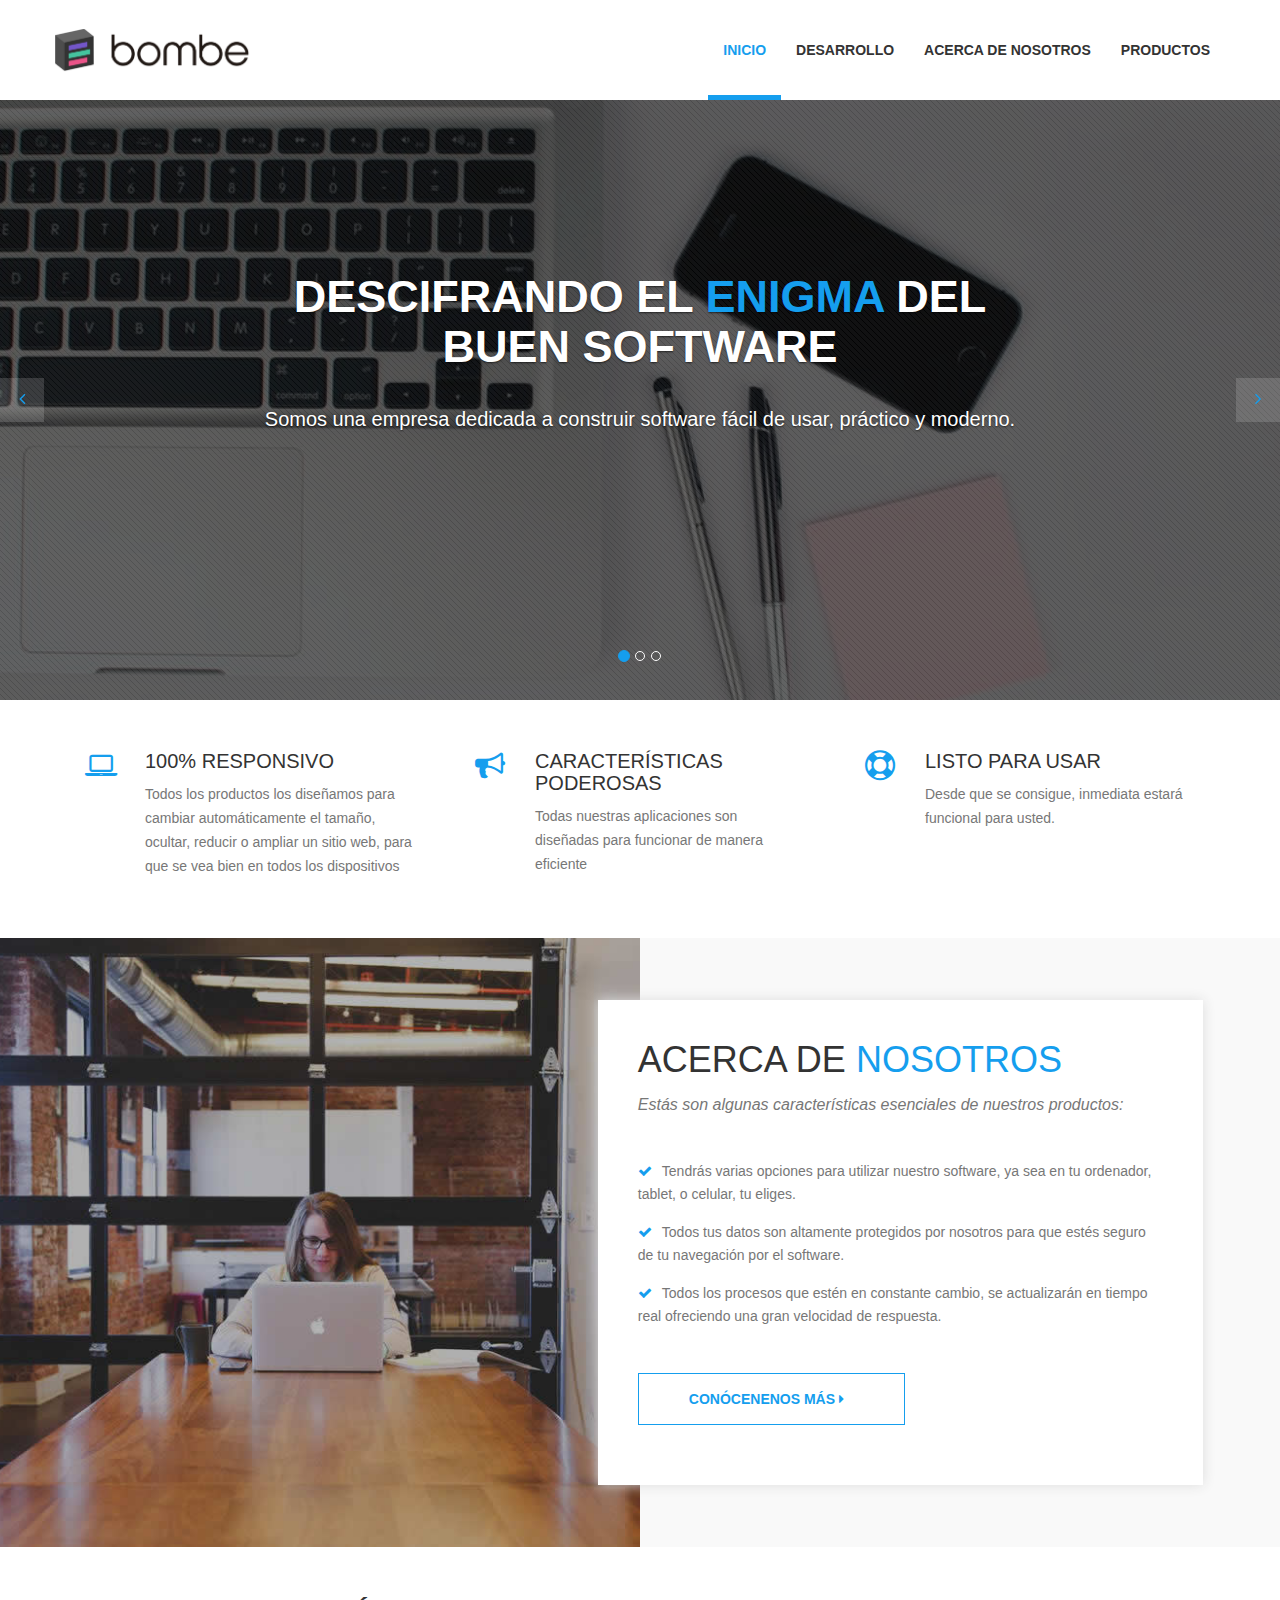
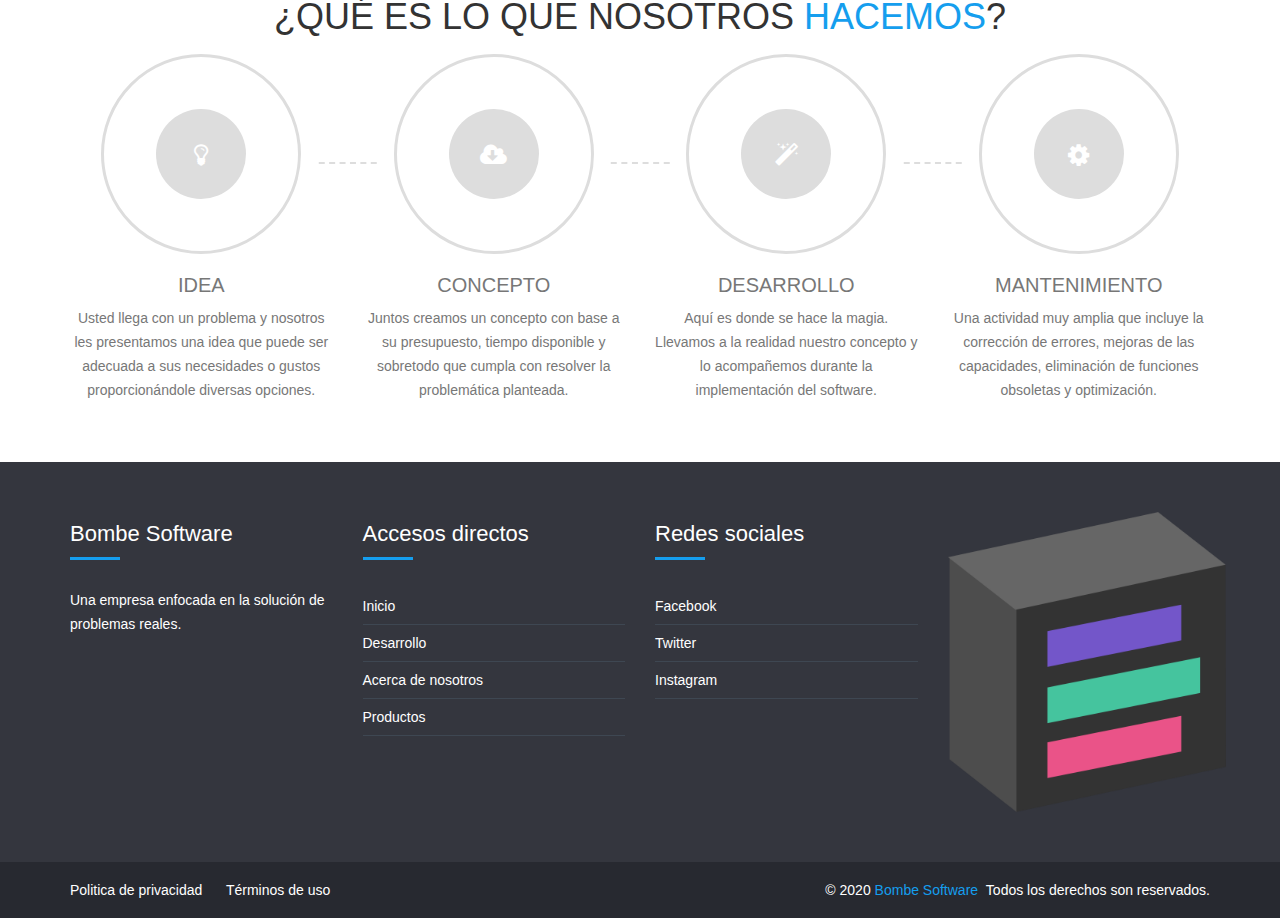
==== commit e96986f6: "Pagina Bombe actualizada 2020" ====
--- a/index.html
+++ b/index.html
@@ -27,19 +27,16 @@
 				<span class="icon-bar"></span>
 				<span class="icon-bar"></span>
 			  </button>
-                        <a class="navbar-brand" href="#">
-                            <h1>Aspire</h1><span>Software Solutions</span></a>
+                        <!-- <a class="navbar-brand" href="#">
+                            <h1>Aspire</h1><span>Software Solutions</span></a> -->
+                            <img src="img/bombe.png"  height="45px" alt="bombe"/>
                     </div>
                     <div id="navbar" class="collapse navbar-collapse navbar-right">
                         <ul class="nav navbar-nav">
-                            <li class="active"><a href="#">Home</a></li>
-                            <li><a href="features.html">Features</a></li>
-                            <li><a href="about.html">About</a></li>
-                            <li><a href="portfolio.html">Portfolio</a></li>
-                            <li><a href="faq.html">FAQ</a></li>
-                            <li><a href="contact.html">Contact</a></li>
-                            <li><a href="login.html">Sign In</a></li>
-                            <li><a href="registration.html">Sign Up</a></li>
+                            <li class="active"><a href="#">Inicio</a></li>
+                            <li><a href="features.html">Desarrollo</a></li>
+                            <li><a href="about.html">Acerca de nosotros</a></li>
+                            <li><a href="portfolio.html">Productos</a></li>
                         </ul>
                     </div>
                     <!--/.nav-collapse -->
@@ -59,39 +56,28 @@
 
         <!-- Wrapper for slides -->
         <div class="carousel-inner">
+           
+
             <div class="item active">
-                <div class="fill" style="background-image:url('img/banner-slide-1.jpg');"></div>
-                <div class="carousel-caption slide-up">
-                    <h1 class="banner_heading">Providing The <span>Highest </span>Lorem</h1>
-                    <p class="banner_txt">Lorem ipsum dolor sit amet sit legimus copiosae instructior eiut vix denique fierentis ea saperet inimicu utqui dolor oratio mnesarchum.</p>
-                    <div class="slider_btn">
-                        <button type="button" class="btn btn-default slide">Learn More <i class="fa fa-caret-right"></i></button>
-                        <button type="button" class="btn btn-primary slide">Learn More <i class="fa fa-caret-right"></i></button>
-                    </div>
-                </div>
-            </div>
-
-            <div class="item">
                 <div class="fill" style="background-image:url('img/banner-slide-2.jpg');"></div>
                 <div class="carousel-caption slide-up">
-                    <h1 class="banner_heading">Providing The <span>Highest </span>Lorem</h1>
-                    <p class="banner_txt">Lorem ipsum dolor sit amet sit legimus copiosae instructior eiut vix denique fierentis ea saperet inimicu utqui dolor oratio mnesarchum.</p>
-                    <div class="slider_btn">
-                        <button type="button" class="btn btn-default slide">Learn More <i class="fa fa-caret-right"></i></button>
-                        <button type="button" class="btn btn-primary slide">Learn More <i class="fa fa-caret-right"></i></button>
-                    </div>
+                    <h1 class="banner_heading">DESCIFRANDO EL <span>ENIGMA</span> DEL BUEN SOFTWARE</h1>
+                    <p class="banner_txt">Somos una empresa dedicada a construir software fácil de usar, práctico y moderno.</p>
                 </div>
             </div>
 
             <div class="item">
                 <div class="fill" style="background-image:url('img/banner-slide-3.jpg');"></div>
                 <div class="carousel-caption slide-up">
-                    <h1 class="banner_heading">Providing The <span>Highest </span>Lorem</h1>
-                    <p class="banner_txt">Lorem ipsum dolor sit amet sit legimus copiosae instructior eiut vix denique fierentis ea saperet inimicu utqui dolor oratio mnesarchum.</p>
-                    <div class="slider_btn">
-                        <button type="button" class="btn btn-default slide">Learn More <i class="fa fa-caret-right"></i></button>
-                        <button type="button" class="btn btn-primary slide">Learn More <i class="fa fa-caret-right"></i></button>
-                    </div>
+                    <h1 class="banner_heading">Construyendo el<span> presente </span> con la vanguardia del<span> futuro</span></h1>
+                    <p class="banner_txt">Utilizamos las tecnologias más modernas del mercado, que se adecúen a tus necesidades.</p>
+                </div>
+            </div>
+            <div class="item ">
+                <div class="fill" style="background-image:url('img/banner-slide-1.jpg');"></div>
+                <div class="carousel-caption slide-up">
+                    <h1 class="banner_heading">BOMBE <span>SOFTWARE </span></h1>
+                    <p class="banner_txt">Make it simple, make it great</p>
                 </div>
             </div>
         </div>
@@ -113,25 +99,22 @@
                 <div class="col-md-4 col-xs-12 block">
                     <div class="col-md-2 col-xs-2"><i class="fa fa-laptop feature_icon"></i></div>
                     <div class="col-md-10 col-xs-10">
-                        <h4>100% Responsive</h4>
-                        <p>Lorem ipsum dolor sit amet sit legimus copiosae instructior ei ut vix denique fierentis ea saperet inimicu ut qui dolor oratio mnesarchum.</p>
-                        <a href="#" class="readmore">Read More <i class="fa fa-caret-right"></i></a>
+                        <h4>100% Responsivo</h4>
+                        <p>Todos los productos los diseñamos para cambiar automáticamente el tamaño, ocultar, reducir o ampliar un sitio web, para que se vea bien en todos los dispositivos</p>
                     </div>
                 </div>
                 <div class="col-md-4 col-xs-12 block">
                     <div class="col-md-2 col-xs-2"><i class="fa fa-bullhorn feature_icon"></i></div>
                     <div class="col-md-10 col-xs-10">
-                        <h4>Powerful Features</h4>
-                        <p>Lorem ipsum dolor sit amet sit legimus copiosae instructior ei ut vix denique fierentis ea saperet inimicu ut qui dolor oratio mnesarchum.</p>
-                        <a href="#" class="readmore">Read More <i class="fa fa-caret-right"></i></a>
+                        <h4>Características poderosas</h4>
+                        <p>Todas nuestras aplicaciones son diseñadas para funcionar de manera eficiente</p>
                     </div>
                 </div>
                 <div class="col-md-4 col-xs-12 block">
                     <div class="col-md-2 col-xs-2"><i class="fa fa-support feature_icon"></i></div>
                     <div class="col-md-10 col-xs-10">
-                        <h4>Customer Support</h4>
-                        <p>Lorem ipsum dolor sit amet sit legimus copiosae instructior ei ut vix denique fierentis ea saperet inimicu ut qui dolor oratio mnesarchum.</p>
-                        <a href="#" class="readmore">Read More <i class="fa fa-caret-right"></i></a>
+                        <h4>Listo para usar</h4>
+                        <p>Desde que se consigue, inmediata estará funcional para usted.</p>
                     </div>
                 </div>
             </div>
@@ -151,20 +134,17 @@
             <div class="col-md-7 col-md-offset-5 col-sm-8 col-sm-offset-2 col-xs-12 text-inner ">
                 <div class="text-block">
                     <div class="section-heading">
-                        <h1>ABOUT <span>US</span></h1>
-                        <p class="subheading">Lorem ipsum dolor sit amet sit legimus copiosae instructior ei ut.</p>
+                        <h1>ACERCA DE<span> NOSOTROS</span></h1>
+                        <p class="subheading">Estás son algunas características esenciales de nuestros productos:</p>
                     </div>
 
                     <ul class="aboutul">
-                        <li> <i class="fa fa-check"></i>Vix denique fierentis ea saperet inimicu ut qui dolor oratio mnesarchum.</li>
-                        <li> <i class="fa fa-check"></i>legimus copiosae instructior ei ut vix denique fierentis atqui mucius consequat ad pro.</li>
-                        <li> <i class="fa fa-check"></i>Ea saperet inimicu ut qui dolor oratio maiestatis ubique mnesarchum.</li>
-                        <li> <i class="fa fa-check"></i>Sanctus voluptatibus et per illum noluisse facilisis quo atqui mucius ad pro.</li>
-                        <li> <i class="fa fa-check"></i>At illum noluisse facilisis quo te dictas epicurei suavitate qui his ad.</li>
-                        <li> <i class="fa fa-check"></i>Tantas propriae mediocritatem id vix qui everti efficiantur an ocurreret consetetur.</li>
+                        <li> <i class="fa fa-check"></i>Tendrás varias opciones para utilizar nuestro software, ya sea en tu ordenador, tablet, o celular, tu eliges.</li>
+                        <li> <i class="fa fa-check"></i>Todos tus datos son altamente protegidos por nosotros para que estés seguro de tu navegación por el software.</li>
+                        <li> <i class="fa fa-check"></i>Todos los procesos que estén en constante cambio, se actualizarán en tiempo real ofreciendo una gran velocidad de respuesta.</li>
                     </ul>
 
-                    <button type="button" class="btn btn-primary slide">Learn More  <i class="fa fa-caret-right"></i> </button>
+                    <button onclick="location.href='about.html'" type="button" class="btn btn-primary slide">Conócenenos más <i class="fa fa-caret-right"></i> </button>
 
 
                 </div>
@@ -177,8 +157,7 @@
         <div class="container">
             <div class="section-heading text-center">
                 <div class="col-md-12 col-xs-12">
-                    <h1>What <span>We Do</span></h1>
-                    <p class="subheading">Lorem ipsum dolor sit amet sit legimus copiosae instructior ei ut vix denique fierentis ea saperet inimicu ut qui dolor oratio mnesarchum ea utamur impetus fuisset nam nostrud euismod volumus ne mei.</p>
+                    <h1>¿Qué es lo que nosotros <span>hacemos</span>?</h1>
                 </div>
             </div>
 
@@ -192,7 +171,7 @@
 
                     <div class="process-text-block">
                         <h4><a href="#">Idea</a></h4>
-                        <p>Lorem ipsum dolor sit amet sit legimus copiosae instructior ei ut vix denique fierentis ea saperet inimicu ut qui dolor oratio mnesarchum</p>
+                        <p>Usted llega con un problema y nosotros les presentamos una idea que puede ser adecuada a sus necesidades o gustos proporcionándole diversas opciones.</p>
                     </div>
                 </div>
                 <div class="col-md-3 col-sm-6 block process-block">
@@ -203,8 +182,8 @@
                     </div>
 
                     <div class="process-text-block">
-                        <h4><a href="#">Concept</a></h4>
-                        <p>Lorem ipsum dolor sit amet sit legimus copiosae instructior ei ut vix denique fierentis ea saperet inimicu ut qui dolor oratio mnesarchum</p>
+                        <h4><a href="#">Concepto</a></h4>
+                        <p>Juntos creamos un concepto con base a su presupuesto, tiempo disponible y sobretodo que cumpla con resolver la problemática planteada.</p>
                     </div>
                 </div>
                 <div class="col-md-3 col-sm-6 block process-block">
@@ -215,8 +194,8 @@
                     </div>
 
                     <div class="process-text-block">
-                        <h4><a href="#">Design</a></h4>
-                        <p>Lorem ipsum dolor sit amet sit legimus copiosae instructior ei ut vix denique fierentis ea saperet inimicu ut qui dolor oratio mnesarchum</p>
+                        <h4><a href="#">Desarrollo</a></h4>
+                        <p>Aquí es donde se hace la magia. Llevamos a la realidad nuestro concepto y lo acompañemos durante la implementación del software.</p>
                     </div>
                 </div>
                 <div class="col-md-3 col-sm-6 block process-block lastchild">
@@ -227,17 +206,17 @@
                     </div>
 
                     <div class="process-text-block">
-                        <h4><a href="#">Develop</a></h4>
-                        <p>Lorem ipsum dolor sit amet sit legimus copiosae instructior ei ut vix denique fierentis ea saperet inimicu ut qui dolor oratio mnesarchum</p>
-                    </div>
-                </div>
-            </div>
-
-        </div>
-    </section>
-
-
-    <section id="testimonial">
+                        <h4><a href="#">Mantenimiento</a></h4>
+                        <p>Una actividad muy amplia que incluye la corrección de errores, mejoras de las capacidades, eliminación de funciones obsoletas y optimización.</p>
+                    </div>
+                </div>
+            </div>
+
+        </div>
+    </section>
+
+
+    <!-- <section id="testimonial">
         <div class="container">
             <div class="section-heading text-center">
                 <div class="col-md-12 col-xs-12">
@@ -294,71 +273,47 @@
             </div>
         </div>
 
-    </section>
-
-
-
-
-
+    </section> -->
     <section id="footer">
         <div class="container">
             <div class="row">
                 <div class="col-md-3 col-sm-3 col-xs-12 block">
                     <div class="footer-block">
-                        <h4>Address</h4>
+                        <h4>Bombe Software</h4>
                         <hr/>
-                        <p>Lorem ipsum dolor sit amet sit legimus copiosae instructior ei ut vix denique fierentis ea saperet inimicu ut qui dolor oratio mnesarchum.
+                        <p>Una empresa enfocada en la solución de problemas reales.
                         </p>
-                        <a href="#" class="learnmore">Learn More <i class="fa fa-caret-right"></i></a>
                     </div>
                 </div>
 
                 <div class="col-md-3 col-sm-3 col-xs-12 block">
                     <div class="footer-block">
-                        <h4>Useful Links</h4>
+                        <h4>Accesos directos</h4>
                         <hr/>
                         <ul class="footer-links">
-                            <li><a href="#">About Us</a></li>
-                            <li><a href="#">Features</a></li>
-                            <li><a href="#">Portfolio</a></li>
-                            <li><a href="#">Contact</a></li>
-                            <li><a href="#">Sign In</a></li>
-                            <li><a href="#">Sign Up</a></li>
+                                <li><a href="index.html">Inicio</a></li>
+                                <li><a href="features.html">Desarrollo</a></li>
+                                <li><a href="about.html">Acerca de nosotros</a></li>
+                                <li><a href="portfolio.html">Productos</a></li>
                         </ul>
                     </div>
                 </div>
 
                 <div class="col-md-3 col-sm-3 col-xs-12 block">
                     <div class="footer-block">
-                        <h4>Community</h4>
+                        <h4>Redes sociales</h4>
                         <hr/>
                         <ul class="footer-links">
-                            <li><a href="#">Blog</a></li>
-                            <li><a href="#">Forum</a></li>
-                            <li><a href="#">Free Goods</a></li>
+                            <li><a href="https://www.facebook.com/bombesoftware/">Facebook</a></li>
+                            <li><a href="https://www.twitter.com/bombesoftware">Twitter</a></li>
+                            <li><a href="https://www.instagram.com/bombesoftware/">Instagram</a></li>
                         </ul>
                     </div>
                 </div>
 
                 <div class="col-md-3 col-sm-3 col-xs-12 <block></block>">
                     <div class="footer-block">
-                        <h4>Recent Posts</h4>
-                        <hr/>
-                        <ul class="footer-links">
-                            <li>
-                                <a href="#" class="post">Lorem ipsum dolor sit amet</a>
-                                <p class="post-date">May 25, 2017</p>
-                            </li>
-                            <li>
-                                <a href="#" class="post">Lorem ipsum dolor sit amet</a>
-                                <p class="post-date">May 25, 2017</p>
-                            </li>
-                            <li>
-                                <a href="#" class="post">Lorem ipsum dolor sit amet</a>
-                                <p class="post-date">May 25, 2017</p>
-                            </li>
-
-                        </ul>
+                        <img src="img/logo.png" height="300px" alt="bombe"/>
                     </div>
                 </div>
             </div>
@@ -371,17 +326,18 @@
         <div class="container">
             <div class="row">
                 <div class="col-md-6 col-sm-6 col-xs-12 btm-footer-links">
-                    <a href="#">Privacy Policy</a>
-                    <a href="#">Terms of Use</a>
+                    <a href="politica.html">Politica de privacidad</a>
+                    <a href="terminos.html">Términos de uso</a>
                 </div>
                 <div class="col-md-6 col-sm-6 col-xs-12 copyright">
-                    Developed by <a href="#">Aspire Software Solutions</a> designed by <a href="#">Designing Team</a>
-                </div>
-            </div>
-        </div>
-    </section>
-
-    <div id="panel">
+                        © 2020 <span>Bombe Software</span>
+                        &nbsp;Todos los derechos son reservados.
+                </div>
+            </div>
+        </div>
+    </section>
+
+    <!-- <div id="panel">
         <div id="panel-admin">
             <div class="panel-admin-box">
                 <div id="tootlbar_colors">
@@ -396,6 +352,6 @@
 
         </div>
         <a class="open" href="#"><span><i class="fa fa-gear fa-spin"></i></span></a>
-    </div>
+    </div> -->
 
 </html>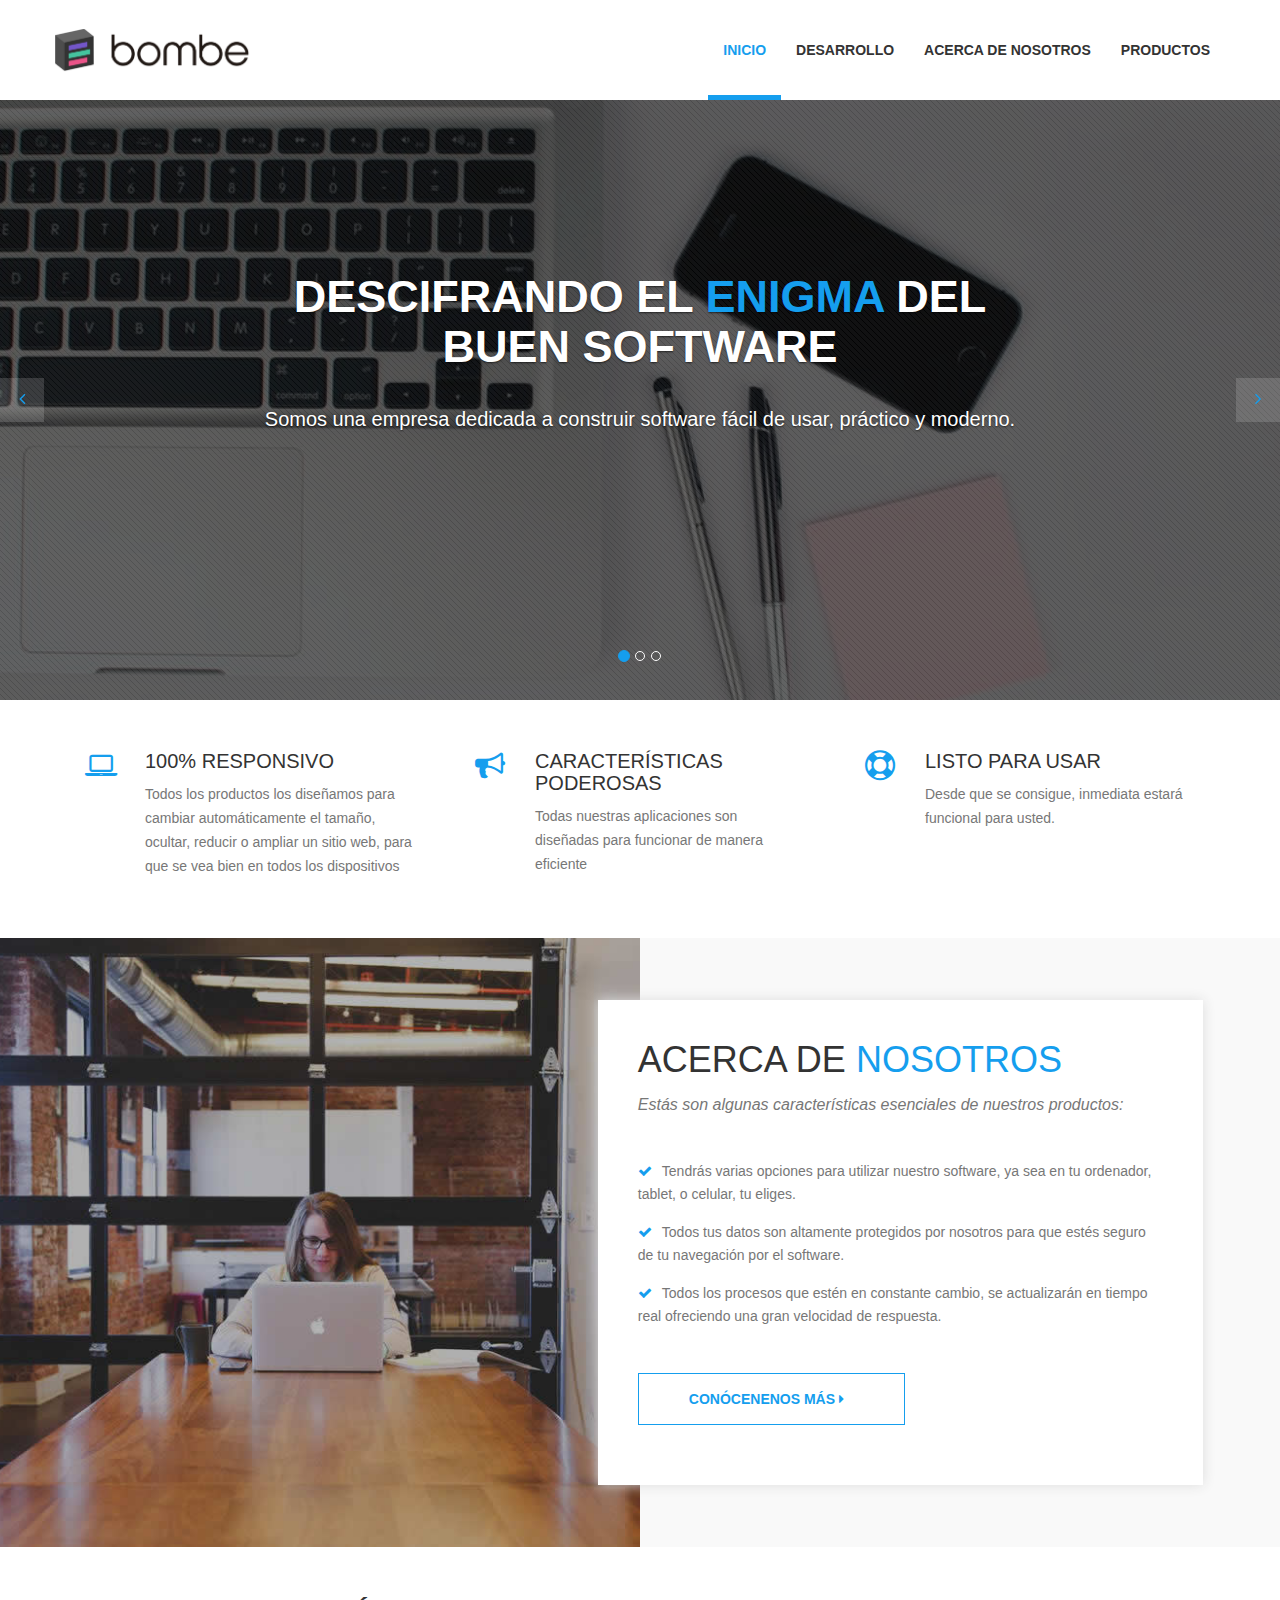
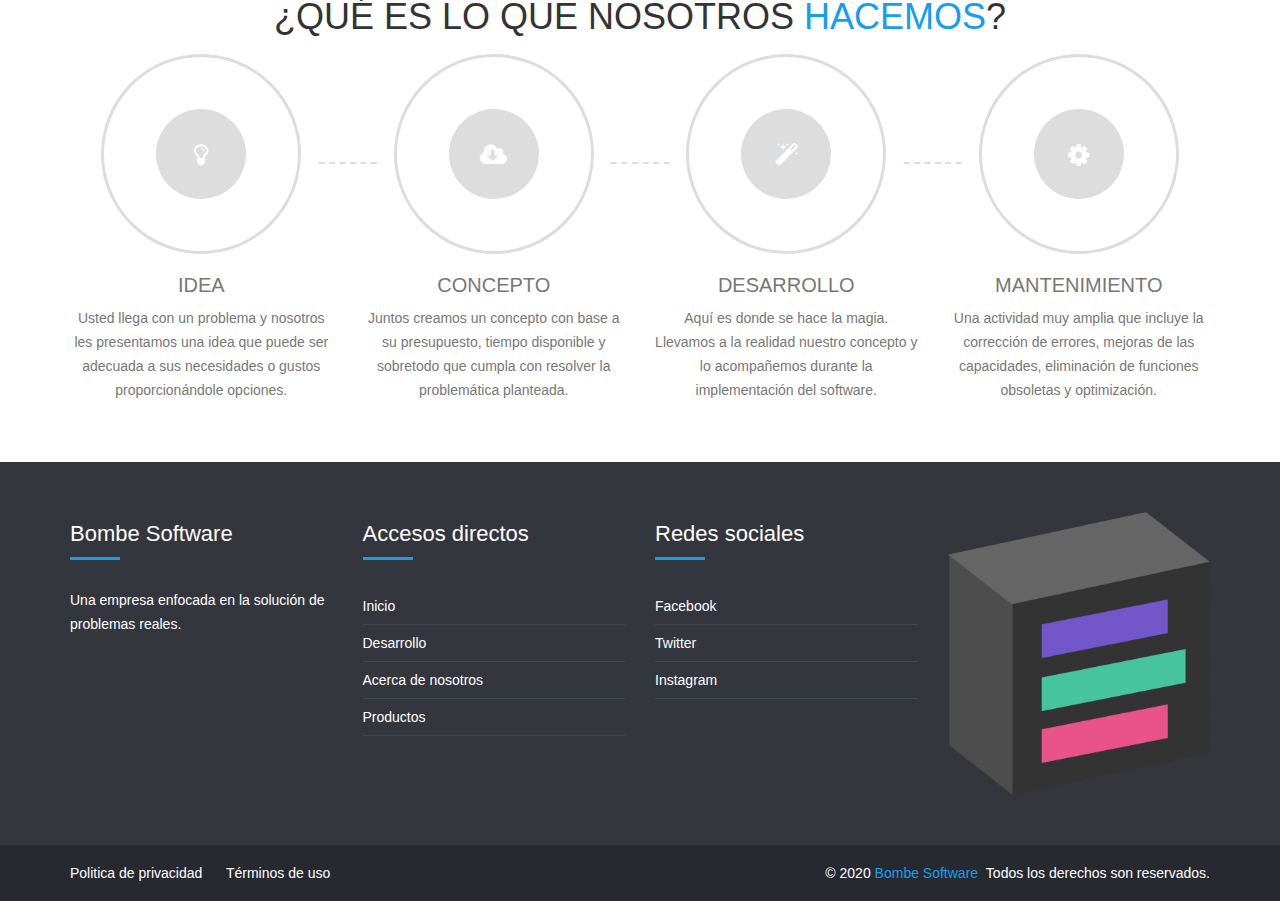
==== commit b5f43232: "Corregido algunos errores" ====
--- a/index.html
+++ b/index.html
@@ -171,7 +171,7 @@
 
                     <div class="process-text-block">
                         <h4><a href="#">Idea</a></h4>
-                        <p>Usted llega con un problema y nosotros les presentamos una idea que puede ser adecuada a sus necesidades o gustos proporcionándole diversas opciones.</p>
+                        <p>Usted llega con un problema y nosotros les presentamos una idea que puede ser adecuada a sus necesidades o gustos proporcionándole opciones.</p>
                     </div>
                 </div>
                 <div class="col-md-3 col-sm-6 block process-block">
@@ -313,7 +313,8 @@
 
                 <div class="col-md-3 col-sm-3 col-xs-12 <block></block>">
                     <div class="footer-block">
-                        <img src="img/logo.png" height="300px" alt="bombe"/>
+                        <!-- <img src="img/logo.png" height="300px" alt="bombe"/> -->
+                        <img src="img/logo.png" alt="..." width="100%">
                     </div>
                 </div>
             </div>
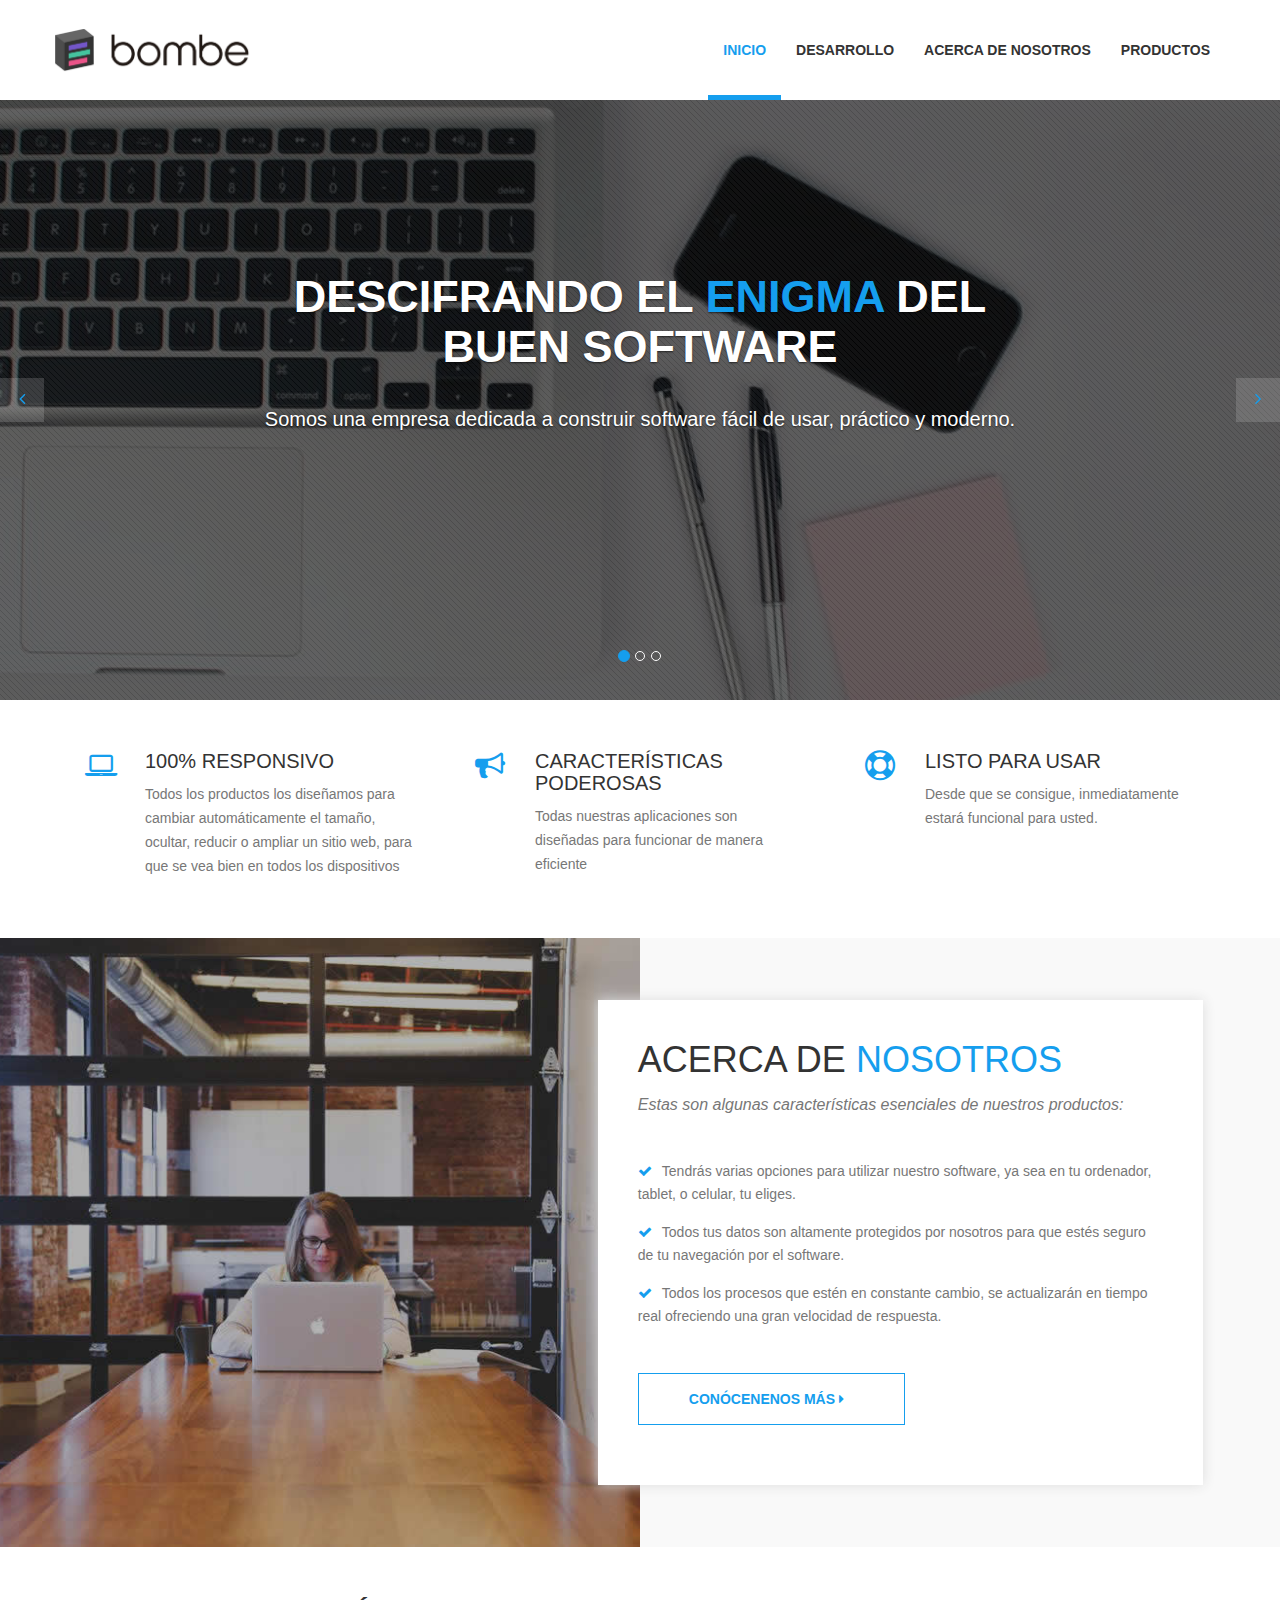
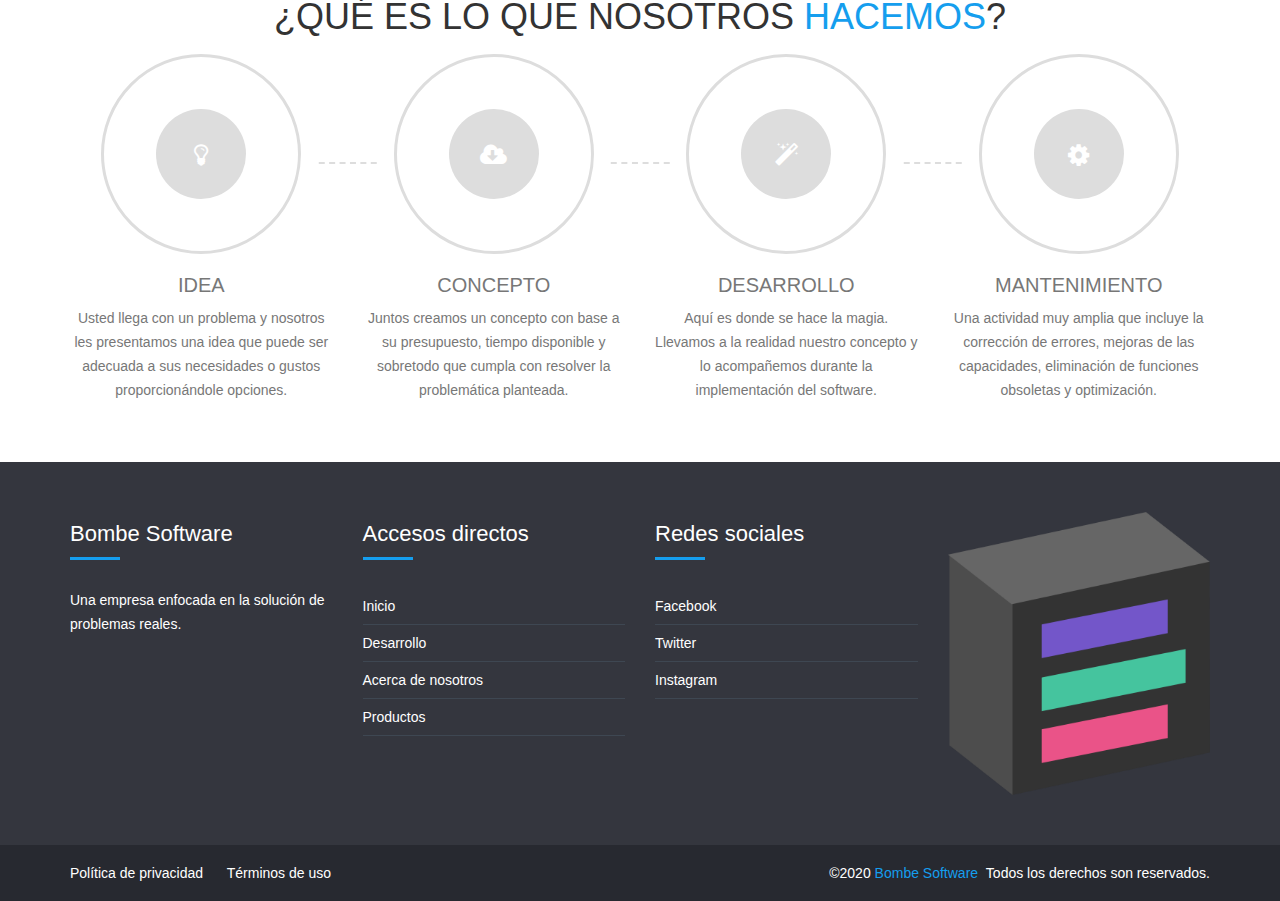
==== commit 5766ace2: "corrigiendo detalles" ====
--- a/index.html
+++ b/index.html
@@ -6,6 +6,7 @@
     <meta http-equiv="X-UA-Compatible" content="IE=edge">
     <title>Inicio</title>
     <meta content="width=device-width, initial-scale=1, maximum-scale=1, user-scalable=no" name="viewport">
+    <link rel="icon" type="image/ico" href="./img/logo.png" />
     <link rel="stylesheet" href="https://cdnjs.cloudflare.com/ajax/libs/font-awesome/4.5.0/css/font-awesome.min.css">
     <link rel="stylesheet" href="scss/main.css">
     <link rel="stylesheet" href="scss/skin.css">
@@ -16,7 +17,7 @@
 </head>
 
 <body id="wrapper">
-    <header>
+    <header class="navbarI">
         <nav class="navbar navbar-inverse">
             <div class="container">
                 <div class="row">
@@ -70,7 +71,7 @@
                 <div class="fill" style="background-image:url('img/banner-slide-3.jpg');"></div>
                 <div class="carousel-caption slide-up">
                     <h1 class="banner_heading">Construyendo el<span> presente </span> con la vanguardia del<span> futuro</span></h1>
-                    <p class="banner_txt">Utilizamos las tecnologias más modernas del mercado, que se adecúen a tus necesidades.</p>
+                    <p class="banner_txt">Utilizamos las tecnologías más modernas del mercado, que se adecúen a tus necesidades.</p>
                 </div>
             </div>
             <div class="item ">
@@ -114,7 +115,7 @@
                     <div class="col-md-2 col-xs-2"><i class="fa fa-support feature_icon"></i></div>
                     <div class="col-md-10 col-xs-10">
                         <h4>Listo para usar</h4>
-                        <p>Desde que se consigue, inmediata estará funcional para usted.</p>
+                        <p>Desde que se consigue, inmediatamente estará funcional para usted.</p>
                     </div>
                 </div>
             </div>
@@ -135,7 +136,7 @@
                 <div class="text-block">
                     <div class="section-heading">
                         <h1>ACERCA DE<span> NOSOTROS</span></h1>
-                        <p class="subheading">Estás son algunas características esenciales de nuestros productos:</p>
+                        <p class="subheading">Estas son algunas características esenciales de nuestros productos:</p>
                     </div>
 
                     <ul class="aboutul">
@@ -327,11 +328,11 @@
         <div class="container">
             <div class="row">
                 <div class="col-md-6 col-sm-6 col-xs-12 btm-footer-links">
-                    <a href="politica.html">Politica de privacidad</a>
+                    <a href="politica.html">Política de privacidad</a>
                     <a href="terminos.html">Términos de uso</a>
                 </div>
                 <div class="col-md-6 col-sm-6 col-xs-12 copyright">
-                        © 2020 <span>Bombe Software</span>
+                        ©2020 <span>Bombe Software</span>
                         &nbsp;Todos los derechos son reservados.
                 </div>
             </div>
